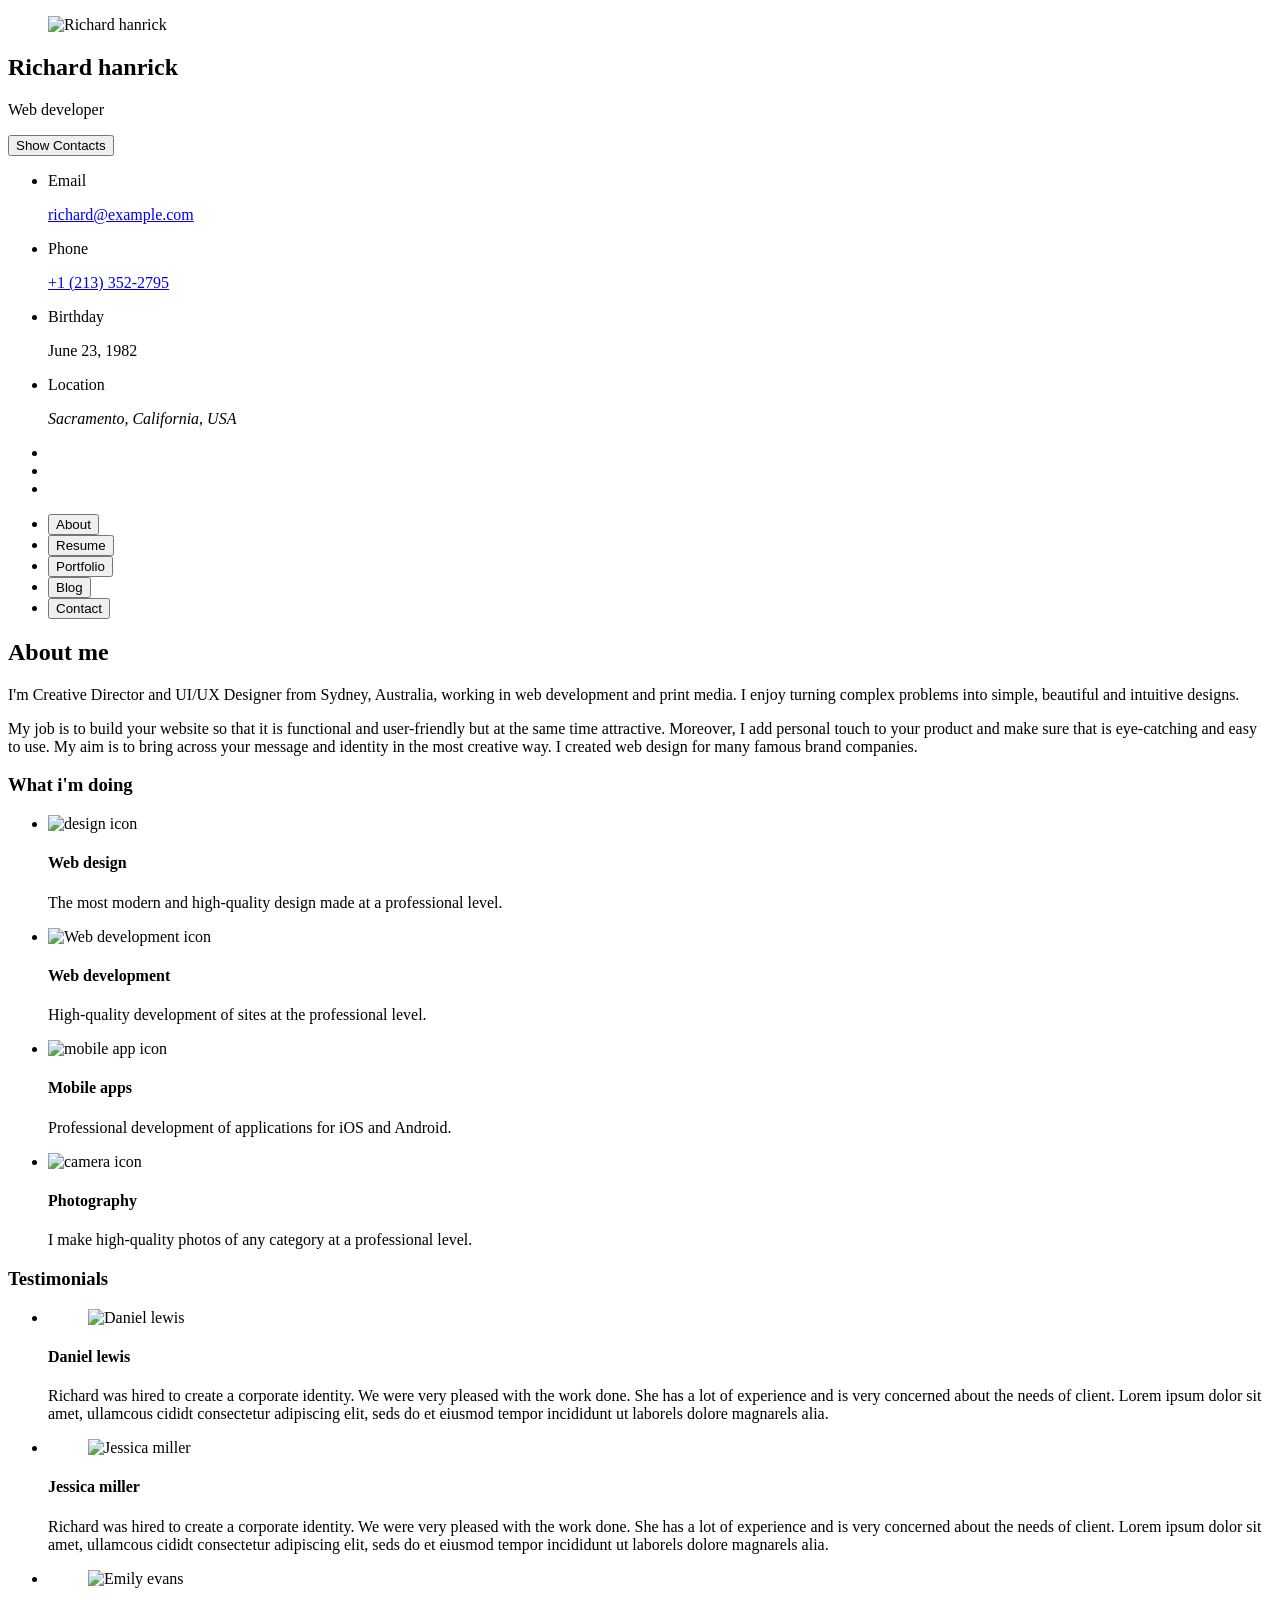
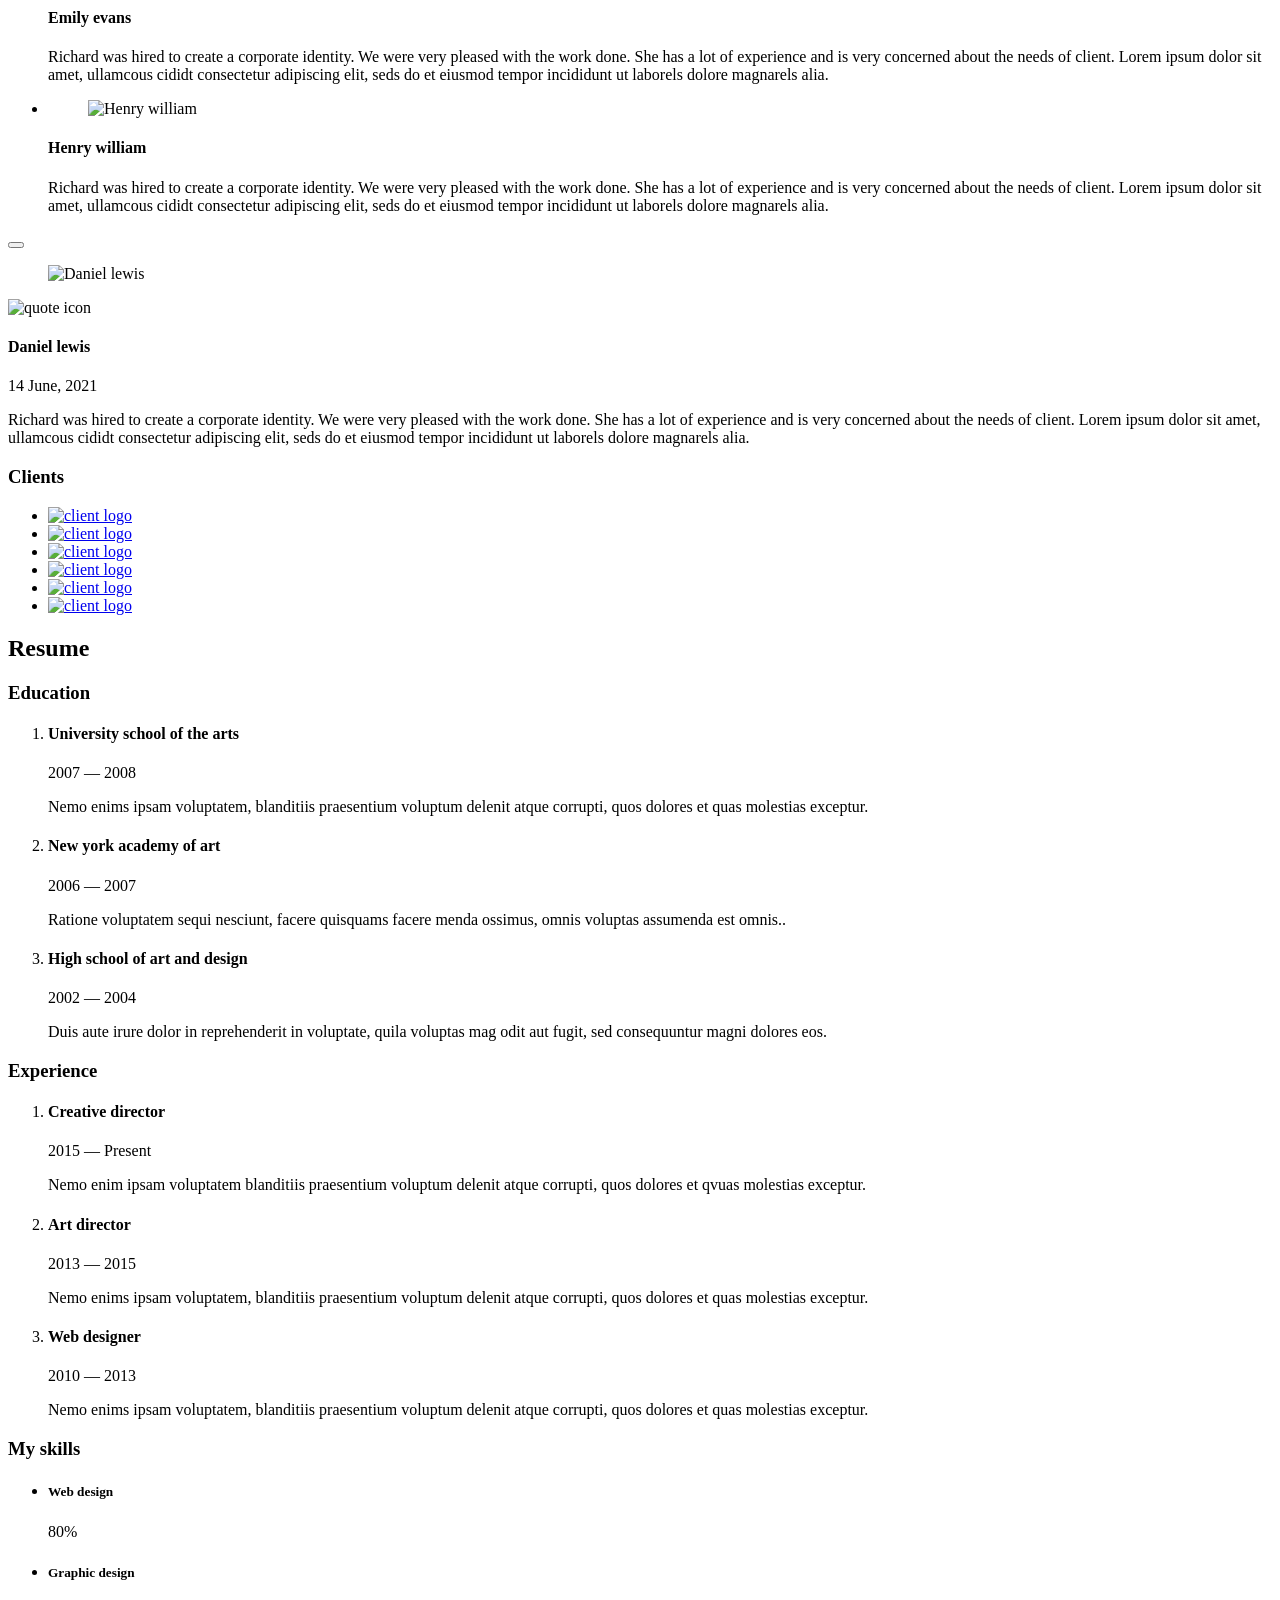
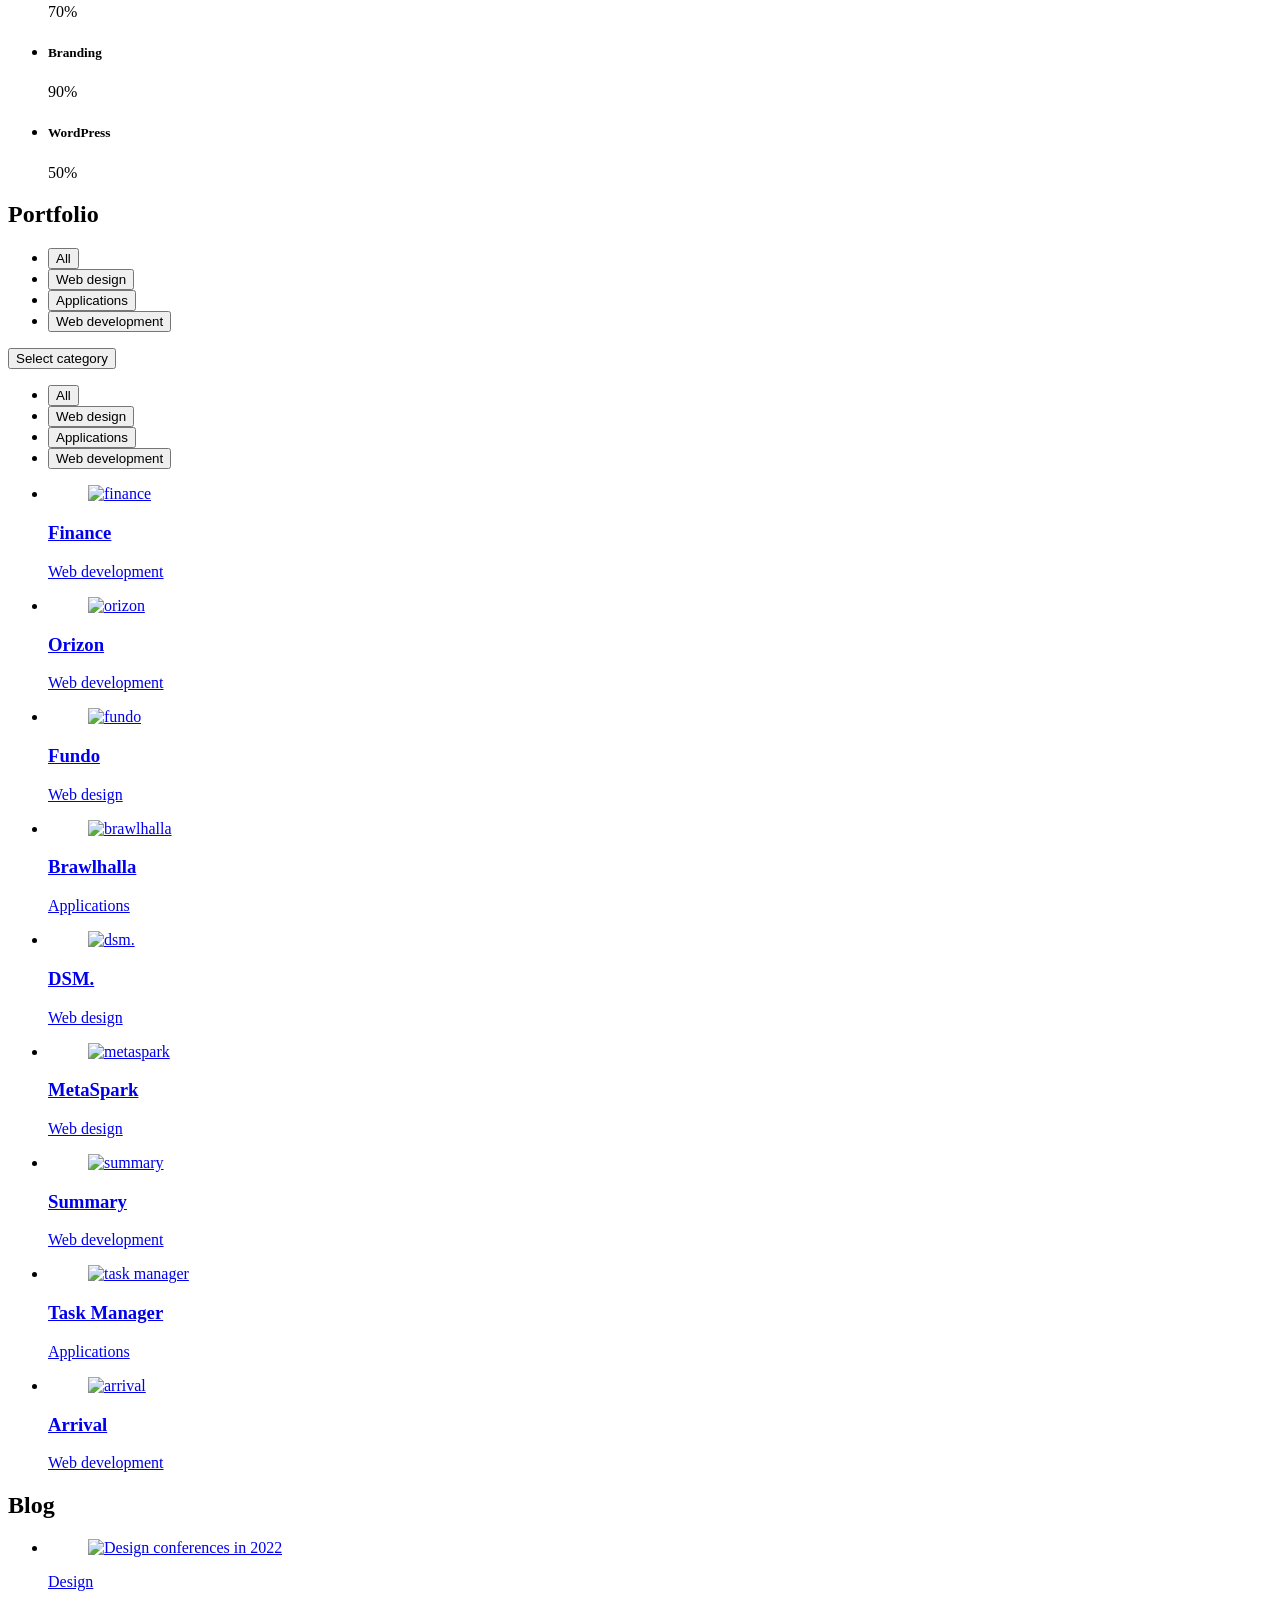
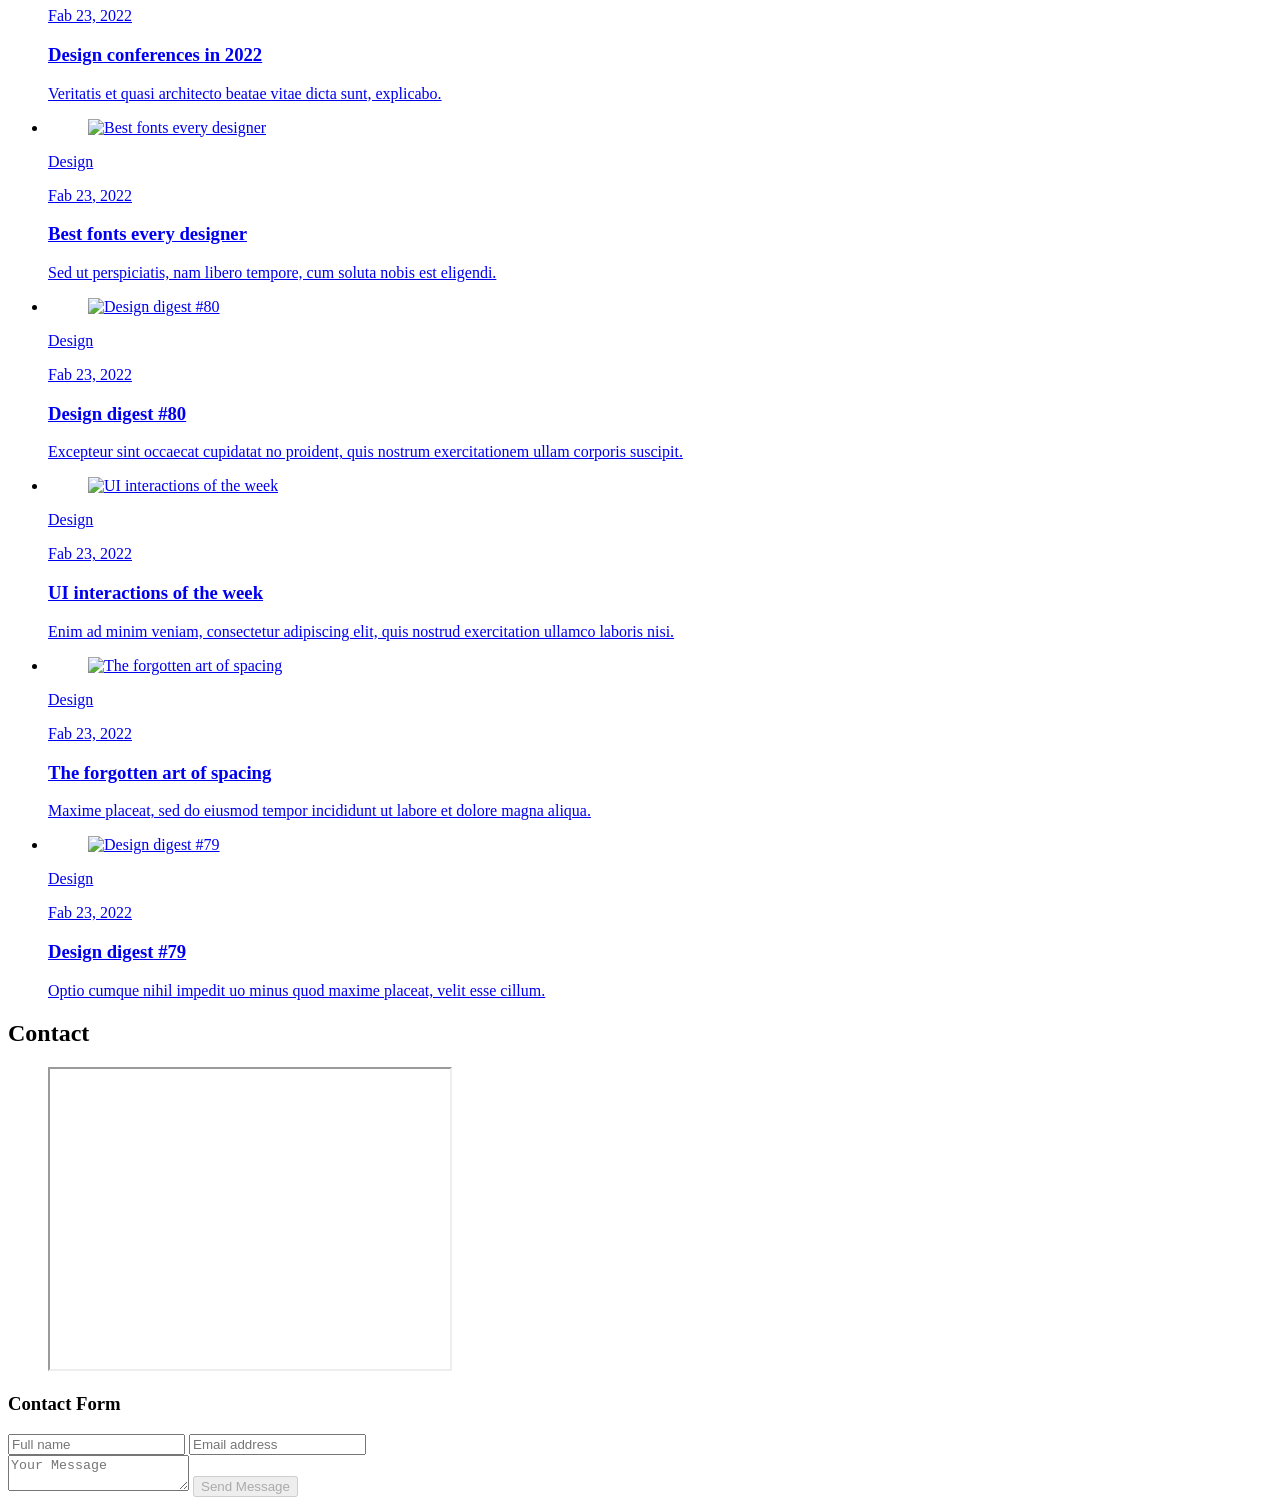
==== index.html @ 8a7998e3 "test" ====
<!DOCTYPE html>
<html lang="en">

<head>
  <meta charset="UTF-8">
  <meta http-equiv="X-UA-Compatible" content="IE=edge">
  <meta name="viewport" content="width=device-width, initial-scale=1.0">
  <title>vCard - Personal Portfolio</title>

  <!--
    - favicon
  -->
  <link rel="shortcut icon" href="./assets/images/logo.ico" type="image/x-icon">

  <!--
    - custom css link
  -->
  <link rel="stylesheet" href="./assets/css/style.css">

  <!--
    - google font link
  -->
  <link rel="preconnect" href="https://fonts.googleapis.com">
  <link rel="preconnect" href="https://fonts.gstatic.com" crossorigin>
  <link href="https://fonts.googleapis.com/css2?family=Poppins:wght@300;400;500;600&display=swap" rel="stylesheet">
</head>

<body>

  <!--
    - #MAIN
  -->

  <main>

    <!--
      - #SIDEBAR
    -->

    <aside class="sidebar" data-sidebar>

      <div class="sidebar-info">

        <figure class="avatar-box">
          <img src="./assets/images/my-avatar.png" alt="Richard hanrick" width="80">
        </figure>

        <div class="info-content">
          <h1 class="name" title="Richard hanrick">Richard hanrick</h1>

          <p class="title">Web developer</p>
        </div>

        <button class="info_more-btn" data-sidebar-btn>
          <span>Show Contacts</span>

          <ion-icon name="chevron-down"></ion-icon>
        </button>

      </div>

      <div class="sidebar-info_more">

        <div class="separator"></div>

        <ul class="contacts-list">

          <li class="contact-item">

            <div class="icon-box">
              <ion-icon name="mail-outline"></ion-icon>
            </div>

            <div class="contact-info">
              <p class="contact-title">Email</p>

              <a href="mailto:richard@example.com" class="contact-link">richard@example.com</a>
            </div>

          </li>

          <li class="contact-item">

            <div class="icon-box">
              <ion-icon name="phone-portrait-outline"></ion-icon>
            </div>

            <div class="contact-info">
              <p class="contact-title">Phone</p>

              <a href="tel:+12133522795" class="contact-link">+1 (213) 352-2795</a>
            </div>

          </li>

          <li class="contact-item">

            <div class="icon-box">
              <ion-icon name="calendar-outline"></ion-icon>
            </div>

            <div class="contact-info">
              <p class="contact-title">Birthday</p>

              <time datetime="1982-06-23">June 23, 1982</time>
            </div>

          </li>

          <li class="contact-item">

            <div class="icon-box">
              <ion-icon name="location-outline"></ion-icon>
            </div>

            <div class="contact-info">
              <p class="contact-title">Location</p>

              <address>Sacramento, California, USA</address>
            </div>

          </li>

        </ul>

        <div class="separator"></div>

        <ul class="social-list">

          <li class="social-item">
            <a href="#" class="social-link">
              <ion-icon name="logo-facebook"></ion-icon>
            </a>
          </li>

          <li class="social-item">
            <a href="#" class="social-link">
              <ion-icon name="logo-twitter"></ion-icon>
            </a>
          </li>

          <li class="social-item">
            <a href="#" class="social-link">
              <ion-icon name="logo-instagram"></ion-icon>
            </a>
          </li>

        </ul>

      </div>

    </aside>





    <!--
      - #main-content
    -->

    <div class="main-content">

      <!--
        - #NAVBAR
      -->

      <nav class="navbar">

        <ul class="navbar-list">

          <li class="navbar-item">
            <button class="navbar-link  active" data-nav-link>About</button>
          </li>

          <li class="navbar-item">
            <button class="navbar-link" data-nav-link>Resume</button>
          </li>

          <li class="navbar-item">
            <button class="navbar-link" data-nav-link>Portfolio</button>
          </li>

          <li class="navbar-item">
            <button class="navbar-link" data-nav-link>Blog</button>
          </li>

          <li class="navbar-item">
            <button class="navbar-link" data-nav-link>Contact</button>
          </li>

        </ul>

      </nav>





      <!--
        - #ABOUT
      -->

      <article class="about  active" data-page="about">

        <header>
          <h2 class="h2 article-title">About me</h2>
        </header>

        <section class="about-text">
          <p>
            I'm Creative Director and UI/UX Designer from Sydney, Australia, working in web development and print media.
            I enjoy
            turning complex problems into simple, beautiful and intuitive designs.
          </p>

          <p>
            My job is to build your website so that it is functional and user-friendly but at the same time attractive.
            Moreover, I
            add personal touch to your product and make sure that is eye-catching and easy to use. My aim is to bring
            across your
            message and identity in the most creative way. I created web design for many famous brand companies.
          </p>
        </section>


        <!--
          - service
        -->

        <section class="service">

          <h3 class="h3 service-title">What i'm doing</h3>

          <ul class="service-list">

            <li class="service-item">

              <div class="service-icon-box">
                <img src="./assets/images/icon-design.svg
                " alt="design icon" width="40">
              </div>

              <div class="service-content-box">
                <h4 class="h4 service-item-title">Web design</h4>

                <p class="service-item-text">
                  The most modern and high-quality design made at a professional level.
                </p>
              </div>

            </li>

            <li class="service-item">

              <div class="service-icon-box">
                <img src="./assets/images/icon-dev.svg" alt="Web development icon" width="40">
              </div>

              <div class="service-content-box">
                <h4 class="h4 service-item-title">Web development</h4>

                <p class="service-item-text">
                  High-quality development of sites at the professional level.
                </p>
              </div>

            </li>

            <li class="service-item">

              <div class="service-icon-box">
                <img src="./assets/images/icon-app.svg" alt="mobile app icon" width="40">
              </div>

              <div class="service-content-box">
                <h4 class="h4 service-item-title">Mobile apps</h4>

                <p class="service-item-text">
                  Professional development of applications for iOS and Android.
                </p>
              </div>

            </li>

            <li class="service-item">

              <div class="service-icon-box">
                <img src="./assets/images/icon-photo.svg" alt="camera icon" width="40">
              </div>

              <div class="service-content-box">
                <h4 class="h4 service-item-title">Photography</h4>

                <p class="service-item-text">
                  I make high-quality photos of any category at a professional level.
                </p>
              </div>

            </li>

          </ul>

        </section>


        <!--
          - testimonials
        -->

        <section class="testimonials">

          <h3 class="h3 testimonials-title">Testimonials</h3>

          <ul class="testimonials-list has-scrollbar">

            <li class="testimonials-item">
              <div class="content-card" data-testimonials-item>

                <figure class="testimonials-avatar-box">
                  <img src="./assets/images/avatar-1.png" alt="Daniel lewis" width="60" data-testimonials-avatar>
                </figure>

                <h4 class="h4 testimonials-item-title" data-testimonials-title>Daniel lewis</h4>

                <div class="testimonials-text" data-testimonials-text>
                  <p>
                    Richard was hired to create a corporate identity. We were very pleased with the work done. She has a
                    lot of experience
                    and is very concerned about the needs of client. Lorem ipsum dolor sit amet, ullamcous cididt
                    consectetur adipiscing
                    elit, seds do et eiusmod tempor incididunt ut laborels dolore magnarels alia.
                  </p>
                </div>

              </div>
            </li>

            <li class="testimonials-item">
              <div class="content-card" data-testimonials-item>

                <figure class="testimonials-avatar-box">
                  <img src="./assets/images/avatar-2.png" alt="Jessica miller" width="60" data-testimonials-avatar>
                </figure>

                <h4 class="h4 testimonials-item-title" data-testimonials-title>Jessica miller</h4>

                <div class="testimonials-text" data-testimonials-text>
                  <p>
                    Richard was hired to create a corporate identity. We were very pleased with the work done. She has a
                    lot of experience
                    and is very concerned about the needs of client. Lorem ipsum dolor sit amet, ullamcous cididt
                    consectetur adipiscing
                    elit, seds do et eiusmod tempor incididunt ut laborels dolore magnarels alia.
                  </p>
                </div>

              </div>
            </li>

            <li class="testimonials-item">
              <div class="content-card" data-testimonials-item>

                <figure class="testimonials-avatar-box">
                  <img src="./assets/images/avatar-3.png" alt="Emily evans" width="60" data-testimonials-avatar>
                </figure>

                <h4 class="h4 testimonials-item-title" data-testimonials-title>Emily evans</h4>

                <div class="testimonials-text" data-testimonials-text>
                  <p>
                    Richard was hired to create a corporate identity. We were very pleased with the work done. She has a
                    lot of experience
                    and is very concerned about the needs of client. Lorem ipsum dolor sit amet, ullamcous cididt
                    consectetur adipiscing
                    elit, seds do et eiusmod tempor incididunt ut laborels dolore magnarels alia.
                  </p>
                </div>

              </div>
            </li>

            <li class="testimonials-item">
              <div class="content-card" data-testimonials-item>

                <figure class="testimonials-avatar-box">
                  <img src="./assets/images/avatar-4.png" alt="Henry william" width="60" data-testimonials-avatar>
                </figure>

                <h4 class="h4 testimonials-item-title" data-testimonials-title>Henry william</h4>

                <div class="testimonials-text" data-testimonials-text>
                  <p>
                    Richard was hired to create a corporate identity. We were very pleased with the work done. She has a
                    lot of experience
                    and is very concerned about the needs of client. Lorem ipsum dolor sit amet, ullamcous cididt
                    consectetur adipiscing
                    elit, seds do et eiusmod tempor incididunt ut laborels dolore magnarels alia.
                  </p>
                </div>

              </div>
            </li>

          </ul>

        </section>


        <!--
          - testimonials modal
        -->

        <div class="modal-container" data-modal-container>

          <div class="overlay" data-overlay></div>

          <section class="testimonials-modal">

            <button class="modal-close-btn" data-modal-close-btn>
              <ion-icon name="close-outline"></ion-icon>
            </button>

            <div class="modal-img-wrapper">
              <figure class="modal-avatar-box">
                <img src="./assets/images/avatar-1.png" alt="Daniel lewis" width="80" data-modal-img>
              </figure>

              <img src="./assets/images/icon-quote.svg" alt="quote icon">
            </div>

            <div class="modal-content">

              <h4 class="h3 modal-title" data-modal-title>Daniel lewis</h4>

              <time datetime="2021-06-14">14 June, 2021</time>

              <div data-modal-text>
                <p>
                  Richard was hired to create a corporate identity. We were very pleased with the work done. She has a
                  lot of experience
                  and is very concerned about the needs of client. Lorem ipsum dolor sit amet, ullamcous cididt
                  consectetur adipiscing
                  elit, seds do et eiusmod tempor incididunt ut laborels dolore magnarels alia.
                </p>
              </div>

            </div>

          </section>

        </div>


        <!--
          - clients
        -->

        <section class="clients">

          <h3 class="h3 clients-title">Clients</h3>

          <ul class="clients-list has-scrollbar">

            <li class="clients-item">
              <a href="#">
                <img src="./assets/images/logo-1-color.png" alt="client logo">
              </a>
            </li>

            <li class="clients-item">
              <a href="#">
                <img src="./assets/images/logo-2-color.png" alt="client logo">
              </a>
            </li>

            <li class="clients-item">
              <a href="#">
                <img src="./assets/images/logo-3-color.png" alt="client logo">
              </a>
            </li>

            <li class="clients-item">
              <a href="#">
                <img src="./assets/images/logo-4-color.png" alt="client logo">
              </a>
            </li>

            <li class="clients-item">
              <a href="#">
                <img src="./assets/images/logo-5-color.png" alt="client logo">
              </a>
            </li>

            <li class="clients-item">
              <a href="#">
                <img src="./assets/images/logo-6-color.png" alt="client logo">
              </a>
            </li>

          </ul>

        </section>

      </article>





      <!--
        - #RESUME
      -->

      <article class="resume" data-page="resume">

        <header>
          <h2 class="h2 article-title">Resume</h2>
        </header>

        <section class="timeline">

          <div class="title-wrapper">
            <div class="icon-box">
              <ion-icon name="book-outline"></ion-icon>
            </div>

            <h3 class="h3">Education</h3>
          </div>

          <ol class="timeline-list">

            <li class="timeline-item">

              <h4 class="h4 timeline-item-title">University school of the arts</h4>

              <span>2007 — 2008</span>

              <p class="timeline-text">
                Nemo enims ipsam voluptatem, blanditiis praesentium voluptum delenit atque corrupti, quos dolores et
                quas molestias
                exceptur.
              </p>

            </li>

            <li class="timeline-item">

              <h4 class="h4 timeline-item-title">New york academy of art</h4>

              <span>2006 — 2007</span>

              <p class="timeline-text">
                Ratione voluptatem sequi nesciunt, facere quisquams facere menda ossimus, omnis voluptas assumenda est
                omnis..
              </p>

            </li>

            <li class="timeline-item">

              <h4 class="h4 timeline-item-title">High school of art and design</h4>

              <span>2002 — 2004</span>

              <p class="timeline-text">
                Duis aute irure dolor in reprehenderit in voluptate, quila voluptas mag odit aut fugit, sed consequuntur
                magni dolores
                eos.
              </p>

            </li>

          </ol>

        </section>

        <section class="timeline">

          <div class="title-wrapper">
            <div class="icon-box">
              <ion-icon name="book-outline"></ion-icon>
            </div>

            <h3 class="h3">Experience</h3>
          </div>

          <ol class="timeline-list">

            <li class="timeline-item">

              <h4 class="h4 timeline-item-title">Creative director</h4>

              <span>2015 — Present</span>

              <p class="timeline-text">
                Nemo enim ipsam voluptatem blanditiis praesentium voluptum delenit atque corrupti, quos dolores et qvuas
                molestias
                exceptur.
              </p>

            </li>

            <li class="timeline-item">

              <h4 class="h4 timeline-item-title">Art director</h4>

              <span>2013 — 2015</span>

              <p class="timeline-text">
                Nemo enims ipsam voluptatem, blanditiis praesentium voluptum delenit atque corrupti, quos dolores et
                quas molestias
                exceptur.
              </p>

            </li>

            <li class="timeline-item">

              <h4 class="h4 timeline-item-title">Web designer</h4>

              <span>2010 — 2013</span>

              <p class="timeline-text">
                Nemo enims ipsam voluptatem, blanditiis praesentium voluptum delenit atque corrupti, quos dolores et
                quas molestias
                exceptur.
              </p>

            </li>

          </ol>

        </section>

        <section class="skill">

          <h3 class="h3 skills-title">My skills</h3>

          <ul class="skills-list content-card">

            <li class="skills-item">

              <div class="title-wrapper">
                <h5 class="h5">Web design</h5>
                <data value="80">80%</data>
              </div>

              <div class="skill-progress-bg">
                <div class="skill-progress-fill" style="width: 80%;"></div>
              </div>

            </li>

            <li class="skills-item">

              <div class="title-wrapper">
                <h5 class="h5">Graphic design</h5>
                <data value="70">70%</data>
              </div>

              <div class="skill-progress-bg">
                <div class="skill-progress-fill" style="width: 70%;"></div>
              </div>

            </li>

            <li class="skills-item">

              <div class="title-wrapper">
                <h5 class="h5">Branding</h5>
                <data value="90">90%</data>
              </div>

              <div class="skill-progress-bg">
                <div class="skill-progress-fill" style="width: 90%;"></div>
              </div>

            </li>

            <li class="skills-item">

              <div class="title-wrapper">
                <h5 class="h5">WordPress</h5>
                <data value="50">50%</data>
              </div>

              <div class="skill-progress-bg">
                <div class="skill-progress-fill" style="width: 50%;"></div>
              </div>

            </li>

          </ul>

        </section>

      </article>





      <!--
        - #PORTFOLIO
      -->

      <article class="portfolio" data-page="portfolio">

        <header>
          <h2 class="h2 article-title">Portfolio</h2>
        </header>

        <section class="projects">

          <ul class="filter-list">

            <li class="filter-item">
              <button class="active" data-filter-btn>All</button>
            </li>

            <li class="filter-item">
              <button data-filter-btn>Web design</button>
            </li>

            <li class="filter-item">
              <button data-filter-btn>Applications</button>
            </li>

            <li class="filter-item">
              <button data-filter-btn>Web development</button>
            </li>

          </ul>

          <div class="filter-select-box">

            <button class="filter-select" data-select>

              <div class="select-value" data-selecct-value>Select category</div>

              <div class="select-icon">
                <ion-icon name="chevron-down"></ion-icon>
              </div>

            </button>

            <ul class="select-list">

              <li class="select-item">
                <button data-select-item>All</button>
              </li>

              <li class="select-item">
                <button data-select-item>Web design</button>
              </li>

              <li class="select-item">
                <button data-select-item>Applications</button>
              </li>

              <li class="select-item">
                <button data-select-item>Web development</button>
              </li>

            </ul>

          </div>

          <ul class="project-list">

            <li class="project-item  active" data-filter-item data-category="web development">
              <a href="#">

                <figure class="project-img">
                  <div class="project-item-icon-box">
                    <ion-icon name="eye-outline"></ion-icon>
                  </div>

                  <img src="./assets/images/project-1.jpg" alt="finance" loading="lazy">
                </figure>

                <h3 class="project-title">Finance</h3>

                <p class="project-category">Web development</p>

              </a>
            </li>

            <li class="project-item  active" data-filter-item data-category="web development">
              <a href="#">

                <figure class="project-img">
                  <div class="project-item-icon-box">
                    <ion-icon name="eye-outline"></ion-icon>
                  </div>

                  <img src="./assets/images/project-2.png" alt="orizon" loading="lazy">
                </figure>

                <h3 class="project-title">Orizon</h3>

                <p class="project-category">Web development</p>

              </a>
            </li>

            <li class="project-item  active" data-filter-item data-category="web design">
              <a href="#">

                <figure class="project-img">
                  <div class="project-item-icon-box">
                    <ion-icon name="eye-outline"></ion-icon>
                  </div>

                  <img src="./assets/images/project-3.jpg" alt="fundo" loading="lazy">
                </figure>

                <h3 class="project-title">Fundo</h3>

                <p class="project-category">Web design</p>

              </a>
            </li>

            <li class="project-item  active" data-filter-item data-category="applications">
              <a href="#">

                <figure class="project-img">
                  <div class="project-item-icon-box">
                    <ion-icon name="eye-outline"></ion-icon>
                  </div>

                  <img src="./assets/images/project-4.png" alt="brawlhalla" loading="lazy">
                </figure>

                <h3 class="project-title">Brawlhalla</h3>

                <p class="project-category">Applications</p>

              </a>
            </li>

            <li class="project-item  active" data-filter-item data-category="web design">
              <a href="#">

                <figure class="project-img">
                  <div class="project-item-icon-box">
                    <ion-icon name="eye-outline"></ion-icon>
                  </div>

                  <img src="./assets/images/project-5.png" alt="dsm." loading="lazy">
                </figure>

                <h3 class="project-title">DSM.</h3>

                <p class="project-category">Web design</p>

              </a>
            </li>

            <li class="project-item  active" data-filter-item data-category="web design">
              <a href="#">

                <figure class="project-img">
                  <div class="project-item-icon-box">
                    <ion-icon name="eye-outline"></ion-icon>
                  </div>

                  <img src="./assets/images/project-6.png" alt="metaspark" loading="lazy">
                </figure>

                <h3 class="project-title">MetaSpark</h3>

                <p class="project-category">Web design</p>

              </a>
            </li>

            <li class="project-item  active" data-filter-item data-category="web development">
              <a href="#">

                <figure class="project-img">
                  <div class="project-item-icon-box">
                    <ion-icon name="eye-outline"></ion-icon>
                  </div>

                  <img src="./assets/images/project-7.png" alt="summary" loading="lazy">
                </figure>

                <h3 class="project-title">Summary</h3>

                <p class="project-category">Web development</p>

              </a>
            </li>

            <li class="project-item  active" data-filter-item data-category="applications">
              <a href="#">

                <figure class="project-img">
                  <div class="project-item-icon-box">
                    <ion-icon name="eye-outline"></ion-icon>
                  </div>

                  <img src="./assets/images/project-8.jpg" alt="task manager" loading="lazy">
                </figure>

                <h3 class="project-title">Task Manager</h3>

                <p class="project-category">Applications</p>

              </a>
            </li>

            <li class="project-item  active" data-filter-item data-category="web development">
              <a href="#">

                <figure class="project-img">
                  <div class="project-item-icon-box">
                    <ion-icon name="eye-outline"></ion-icon>
                  </div>

                  <img src="./assets/images/project-9.png" alt="arrival" loading="lazy">
                </figure>

                <h3 class="project-title">Arrival</h3>

                <p class="project-category">Web development</p>

              </a>
            </li>

          </ul>

        </section>

      </article>





      <!--
        - #BLOG
      -->

      <article class="blog" data-page="blog">

        <header>
          <h2 class="h2 article-title">Blog</h2>
        </header>

        <section class="blog-posts">

          <ul class="blog-posts-list">

            <li class="blog-post-item">
              <a href="#">

                <figure class="blog-banner-box">
                  <img src="./assets/images/blog-1.jpg" alt="Design conferences in 2022" loading="lazy">
                </figure>

                <div class="blog-content">

                  <div class="blog-meta">
                    <p class="blog-category">Design</p>

                    <span class="dot"></span>

                    <time datetime="2022-02-23">Fab 23, 2022</time>
                  </div>

                  <h3 class="h3 blog-item-title">Design conferences in 2022</h3>

                  <p class="blog-text">
                    Veritatis et quasi architecto beatae vitae dicta sunt, explicabo.
                  </p>

                </div>

              </a>
            </li>

            <li class="blog-post-item">
              <a href="#">

                <figure class="blog-banner-box">
                  <img src="./assets/images/blog-2.jpg" alt="Best fonts every designer" loading="lazy">
                </figure>

                <div class="blog-content">

                  <div class="blog-meta">
                    <p class="blog-category">Design</p>

                    <span class="dot"></span>

                    <time datetime="2022-02-23">Fab 23, 2022</time>
                  </div>

                  <h3 class="h3 blog-item-title">Best fonts every designer</h3>

                  <p class="blog-text">
                    Sed ut perspiciatis, nam libero tempore, cum soluta nobis est eligendi.
                  </p>

                </div>

              </a>
            </li>

            <li class="blog-post-item">
              <a href="#">

                <figure class="blog-banner-box">
                  <img src="./assets/images/blog-3.jpg" alt="Design digest #80" loading="lazy">
                </figure>

                <div class="blog-content">

                  <div class="blog-meta">
                    <p class="blog-category">Design</p>

                    <span class="dot"></span>

                    <time datetime="2022-02-23">Fab 23, 2022</time>
                  </div>

                  <h3 class="h3 blog-item-title">Design digest #80</h3>

                  <p class="blog-text">
                    Excepteur sint occaecat cupidatat no proident, quis nostrum exercitationem ullam corporis suscipit.
                  </p>

                </div>

              </a>
            </li>

            <li class="blog-post-item">
              <a href="#">

                <figure class="blog-banner-box">
                  <img src="./assets/images/blog-4.jpg" alt="UI interactions of the week" loading="lazy">
                </figure>

                <div class="blog-content">

                  <div class="blog-meta">
                    <p class="blog-category">Design</p>

                    <span class="dot"></span>

                    <time datetime="2022-02-23">Fab 23, 2022</time>
                  </div>

                  <h3 class="h3 blog-item-title">UI interactions of the week</h3>

                  <p class="blog-text">
                    Enim ad minim veniam, consectetur adipiscing elit, quis nostrud exercitation ullamco laboris nisi.
                  </p>

                </div>

              </a>
            </li>

            <li class="blog-post-item">
              <a href="#">

                <figure class="blog-banner-box">
                  <img src="./assets/images/blog-5.jpg" alt="The forgotten art of spacing" loading="lazy">
                </figure>

                <div class="blog-content">

                  <div class="blog-meta">
                    <p class="blog-category">Design</p>

                    <span class="dot"></span>

                    <time datetime="2022-02-23">Fab 23, 2022</time>
                  </div>

                  <h3 class="h3 blog-item-title">The forgotten art of spacing</h3>

                  <p class="blog-text">
                    Maxime placeat, sed do eiusmod tempor incididunt ut labore et dolore magna aliqua.
                  </p>

                </div>

              </a>
            </li>

            <li class="blog-post-item">
              <a href="#">

                <figure class="blog-banner-box">
                  <img src="./assets/images/blog-6.jpg" alt="Design digest #79" loading="lazy">
                </figure>

                <div class="blog-content">

                  <div class="blog-meta">
                    <p class="blog-category">Design</p>

                    <span class="dot"></span>

                    <time datetime="2022-02-23">Fab 23, 2022</time>
                  </div>

                  <h3 class="h3 blog-item-title">Design digest #79</h3>

                  <p class="blog-text">
                    Optio cumque nihil impedit uo minus quod maxime placeat, velit esse cillum.
                  </p>

                </div>

              </a>
            </li>

          </ul>

        </section>

      </article>





      <!--
        - #CONTACT
      -->

      <article class="contact" data-page="contact">

        <header>
          <h2 class="h2 article-title">Contact</h2>
        </header>

        <section class="mapbox" data-mapbox>
          <figure>
            <iframe
              src="https://www.google.com/maps/embed?pb=!1m18!1m12!1m3!1d199666.5651251294!2d-121.58334177520186!3d38.56165006739519!2m3!1f0!2f0!3f0!3m2!1i1024!2i768!4f13.1!3m3!1m2!1s0x809ac672b28397f9%3A0x921f6aaa74197fdb!2sSacramento%2C%20CA%2C%20USA!5e0!3m2!1sen!2sbd!4v1647608789441!5m2!1sen!2sbd"
              width="400" height="300" loading="lazy"></iframe>
          </figure>
        </section>

        <section class="contact-form">

          <h3 class="h3 form-title">Contact Form</h3>

          <form action="#" class="form" data-form>

            <div class="input-wrapper">
              <input type="text" name="fullname" class="form-input" placeholder="Full name" required data-form-input>

              <input type="email" name="email" class="form-input" placeholder="Email address" required data-form-input>
            </div>

            <textarea name="message" class="form-input" placeholder="Your Message" required data-form-input></textarea>

            <button class="form-btn" type="submit" disabled data-form-btn>
              <ion-icon name="paper-plane"></ion-icon>
              <span>Send Message</span>
            </button>

          </form>

        </section>

      </article>

    </div>

  </main>






  <!--
    - custom js link
  -->
  <script src="./assets/js/script.js"></script>

  <!--
    - ionicon link
  -->
  <script type="module" src="https://unpkg.com/ionicons@5.5.2/dist/ionicons/ionicons.esm.js"></script>
  <script nomodule src="https://unpkg.com/ionicons@5.5.2/dist/ionicons/ionicons.js"></script>

</body>

</html>
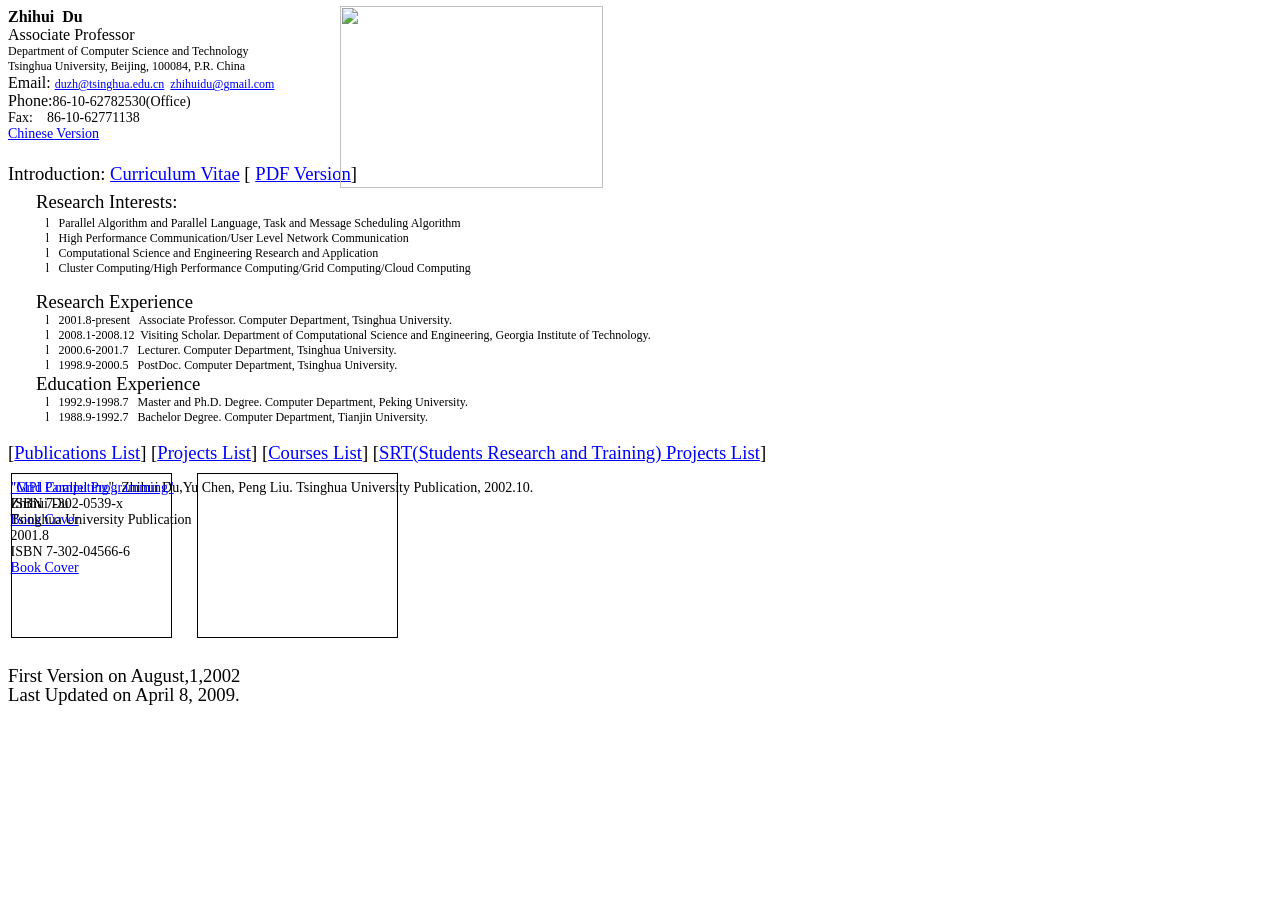
==== commit a5ea3152: "using old homepage" ====
--- a/index.html
+++ b/index.html
@@ -1,1201 +1,688 @@
-<!DOCTYPE html>
-<html lang="en">
-
-<head>
-  <meta charset="UTF-8">
-  <meta http-equiv="X-UA-Compatible" content="IE=edge">
-  <meta name="viewport" content="width=device-width, initial-scale=1.0">
-  <title>vCard - Personal Portfolio</title>
-
-  <!--
-    - favicon
-  -->
-  <link rel="shortcut icon" href="./assets/images/logo.ico" type="image/x-icon">
-
-  <!--
-    - custom css link
-  -->
-  <link rel="stylesheet" href="./assets/css/style.css">
-
-  <!--
-    - google font link
-  -->
-  <link rel="preconnect" href="https://fonts.googleapis.com">
-  <link rel="preconnect" href="https://fonts.gstatic.com" crossorigin>
-  <link href="https://fonts.googleapis.com/css2?family=Poppins:wght@300;400;500;600&display=swap" rel="stylesheet">
-</head>
-
-<body>
-
-  <!--
-    - #MAIN
-  -->
-
-  <main>
-
-    <!--
-      - #SIDEBAR
-    -->
-
-    <aside class="sidebar" data-sidebar>
-
-      <div class="sidebar-info">
-
-        <figure class="avatar-box">
-          <img src="./assets/images/my-avatar.png" alt="Richard hanrick" width="80">
-        </figure>
-
-        <div class="info-content">
-          <h1 class="name" title="Richard hanrick">Richard hanrick</h1>
-
-          <p class="title">Web developer</p>
-        </div>
-
-        <button class="info_more-btn" data-sidebar-btn>
-          <span>Show Contacts</span>
-
-          <ion-icon name="chevron-down"></ion-icon>
-        </button>
-
-      </div>
-
-      <div class="sidebar-info_more">
-
-        <div class="separator"></div>
-
-        <ul class="contacts-list">
-
-          <li class="contact-item">
-
-            <div class="icon-box">
-              <ion-icon name="mail-outline"></ion-icon>
-            </div>
-
-            <div class="contact-info">
-              <p class="contact-title">Email</p>
-
-              <a href="mailto:richard@example.com" class="contact-link">richard@example.com</a>
-            </div>
-
-          </li>
-
-          <li class="contact-item">
-
-            <div class="icon-box">
-              <ion-icon name="phone-portrait-outline"></ion-icon>
-            </div>
-
-            <div class="contact-info">
-              <p class="contact-title">Phone</p>
-
-              <a href="tel:+12133522795" class="contact-link">+1 (213) 352-2795</a>
-            </div>
-
-          </li>
-
-          <li class="contact-item">
-
-            <div class="icon-box">
-              <ion-icon name="calendar-outline"></ion-icon>
-            </div>
-
-            <div class="contact-info">
-              <p class="contact-title">Birthday</p>
-
-              <time datetime="1982-06-23">June 23, 1982</time>
-            </div>
-
-          </li>
-
-          <li class="contact-item">
-
-            <div class="icon-box">
-              <ion-icon name="location-outline"></ion-icon>
-            </div>
-
-            <div class="contact-info">
-              <p class="contact-title">Location</p>
-
-              <address>Sacramento, California, USA</address>
-            </div>
-
-          </li>
-
-        </ul>
-
-        <div class="separator"></div>
-
-        <ul class="social-list">
-
-          <li class="social-item">
-            <a href="#" class="social-link">
-              <ion-icon name="logo-facebook"></ion-icon>
-            </a>
-          </li>
-
-          <li class="social-item">
-            <a href="#" class="social-link">
-              <ion-icon name="logo-twitter"></ion-icon>
-            </a>
-          </li>
-
-          <li class="social-item">
-            <a href="#" class="social-link">
-              <ion-icon name="logo-instagram"></ion-icon>
-            </a>
-          </li>
-
-        </ul>
-
-      </div>
-
-    </aside>
-
-
-
-
-
-    <!--
-      - #main-content
-    -->
-
-    <div class="main-content">
-
-      <!--
-        - #NAVBAR
-      -->
-
-      <nav class="navbar">
-
-        <ul class="navbar-list">
-
-          <li class="navbar-item">
-            <button class="navbar-link  active" data-nav-link>About</button>
-          </li>
-
-          <li class="navbar-item">
-            <button class="navbar-link" data-nav-link>Resume</button>
-          </li>
-
-          <li class="navbar-item">
-            <button class="navbar-link" data-nav-link>Portfolio</button>
-          </li>
-
-          <li class="navbar-item">
-            <button class="navbar-link" data-nav-link>Blog</button>
-          </li>
-
-          <li class="navbar-item">
-            <button class="navbar-link" data-nav-link>Contact</button>
-          </li>
-
-        </ul>
-
-      </nav>
-
-
-
-
-
-      <!--
-        - #ABOUT
-      -->
-
-      <article class="about  active" data-page="about">
-
-        <header>
-          <h2 class="h2 article-title">About me</h2>
-        </header>
-
-        <section class="about-text">
-          <p>
-            I'm Creative Director and UI/UX Designer from Sydney, Australia, working in web development and print media.
-            I enjoy
-            turning complex problems into simple, beautiful and intuitive designs.
-          </p>
-
-          <p>
-            My job is to build your website so that it is functional and user-friendly but at the same time attractive.
-            Moreover, I
-            add personal touch to your product and make sure that is eye-catching and easy to use. My aim is to bring
-            across your
-            message and identity in the most creative way. I created web design for many famous brand companies.
-          </p>
-        </section>
-
-
-        <!--
-          - service
-        -->
-
-        <section class="service">
-
-          <h3 class="h3 service-title">What i'm doing</h3>
-
-          <ul class="service-list">
-
-            <li class="service-item">
-
-              <div class="service-icon-box">
-                <img src="./assets/images/icon-design.svg
-                " alt="design icon" width="40">
-              </div>
-
-              <div class="service-content-box">
-                <h4 class="h4 service-item-title">Web design</h4>
-
-                <p class="service-item-text">
-                  The most modern and high-quality design made at a professional level.
-                </p>
-              </div>
-
-            </li>
-
-            <li class="service-item">
-
-              <div class="service-icon-box">
-                <img src="./assets/images/icon-dev.svg" alt="Web development icon" width="40">
-              </div>
-
-              <div class="service-content-box">
-                <h4 class="h4 service-item-title">Web development</h4>
-
-                <p class="service-item-text">
-                  High-quality development of sites at the professional level.
-                </p>
-              </div>
-
-            </li>
-
-            <li class="service-item">
-
-              <div class="service-icon-box">
-                <img src="./assets/images/icon-app.svg" alt="mobile app icon" width="40">
-              </div>
-
-              <div class="service-content-box">
-                <h4 class="h4 service-item-title">Mobile apps</h4>
-
-                <p class="service-item-text">
-                  Professional development of applications for iOS and Android.
-                </p>
-              </div>
-
-            </li>
-
-            <li class="service-item">
-
-              <div class="service-icon-box">
-                <img src="./assets/images/icon-photo.svg" alt="camera icon" width="40">
-              </div>
-
-              <div class="service-content-box">
-                <h4 class="h4 service-item-title">Photography</h4>
-
-                <p class="service-item-text">
-                  I make high-quality photos of any category at a professional level.
-                </p>
-              </div>
-
-            </li>
-
-          </ul>
-
-        </section>
-
-
-        <!--
-          - testimonials
-        -->
-
-        <section class="testimonials">
-
-          <h3 class="h3 testimonials-title">Testimonials</h3>
-
-          <ul class="testimonials-list has-scrollbar">
-
-            <li class="testimonials-item">
-              <div class="content-card" data-testimonials-item>
-
-                <figure class="testimonials-avatar-box">
-                  <img src="./assets/images/avatar-1.png" alt="Daniel lewis" width="60" data-testimonials-avatar>
-                </figure>
-
-                <h4 class="h4 testimonials-item-title" data-testimonials-title>Daniel lewis</h4>
-
-                <div class="testimonials-text" data-testimonials-text>
-                  <p>
-                    Richard was hired to create a corporate identity. We were very pleased with the work done. She has a
-                    lot of experience
-                    and is very concerned about the needs of client. Lorem ipsum dolor sit amet, ullamcous cididt
-                    consectetur adipiscing
-                    elit, seds do et eiusmod tempor incididunt ut laborels dolore magnarels alia.
-                  </p>
-                </div>
-
-              </div>
-            </li>
-
-            <li class="testimonials-item">
-              <div class="content-card" data-testimonials-item>
-
-                <figure class="testimonials-avatar-box">
-                  <img src="./assets/images/avatar-2.png" alt="Jessica miller" width="60" data-testimonials-avatar>
-                </figure>
-
-                <h4 class="h4 testimonials-item-title" data-testimonials-title>Jessica miller</h4>
-
-                <div class="testimonials-text" data-testimonials-text>
-                  <p>
-                    Richard was hired to create a corporate identity. We were very pleased with the work done. She has a
-                    lot of experience
-                    and is very concerned about the needs of client. Lorem ipsum dolor sit amet, ullamcous cididt
-                    consectetur adipiscing
-                    elit, seds do et eiusmod tempor incididunt ut laborels dolore magnarels alia.
-                  </p>
-                </div>
-
-              </div>
-            </li>
-
-            <li class="testimonials-item">
-              <div class="content-card" data-testimonials-item>
-
-                <figure class="testimonials-avatar-box">
-                  <img src="./assets/images/avatar-3.png" alt="Emily evans" width="60" data-testimonials-avatar>
-                </figure>
-
-                <h4 class="h4 testimonials-item-title" data-testimonials-title>Emily evans</h4>
-
-                <div class="testimonials-text" data-testimonials-text>
-                  <p>
-                    Richard was hired to create a corporate identity. We were very pleased with the work done. She has a
-                    lot of experience
-                    and is very concerned about the needs of client. Lorem ipsum dolor sit amet, ullamcous cididt
-                    consectetur adipiscing
-                    elit, seds do et eiusmod tempor incididunt ut laborels dolore magnarels alia.
-                  </p>
-                </div>
-
-              </div>
-            </li>
-
-            <li class="testimonials-item">
-              <div class="content-card" data-testimonials-item>
-
-                <figure class="testimonials-avatar-box">
-                  <img src="./assets/images/avatar-4.png" alt="Henry william" width="60" data-testimonials-avatar>
-                </figure>
-
-                <h4 class="h4 testimonials-item-title" data-testimonials-title>Henry william</h4>
-
-                <div class="testimonials-text" data-testimonials-text>
-                  <p>
-                    Richard was hired to create a corporate identity. We were very pleased with the work done. She has a
-                    lot of experience
-                    and is very concerned about the needs of client. Lorem ipsum dolor sit amet, ullamcous cididt
-                    consectetur adipiscing
-                    elit, seds do et eiusmod tempor incididunt ut laborels dolore magnarels alia.
-                  </p>
-                </div>
-
-              </div>
-            </li>
-
-          </ul>
-
-        </section>
-
-
-        <!--
-          - testimonials modal
-        -->
-
-        <div class="modal-container" data-modal-container>
-
-          <div class="overlay" data-overlay></div>
-
-          <section class="testimonials-modal">
-
-            <button class="modal-close-btn" data-modal-close-btn>
-              <ion-icon name="close-outline"></ion-icon>
-            </button>
-
-            <div class="modal-img-wrapper">
-              <figure class="modal-avatar-box">
-                <img src="./assets/images/avatar-1.png" alt="Daniel lewis" width="80" data-modal-img>
-              </figure>
-
-              <img src="./assets/images/icon-quote.svg" alt="quote icon">
-            </div>
-
-            <div class="modal-content">
-
-              <h4 class="h3 modal-title" data-modal-title>Daniel lewis</h4>
-
-              <time datetime="2021-06-14">14 June, 2021</time>
-
-              <div data-modal-text>
-                <p>
-                  Richard was hired to create a corporate identity. We were very pleased with the work done. She has a
-                  lot of experience
-                  and is very concerned about the needs of client. Lorem ipsum dolor sit amet, ullamcous cididt
-                  consectetur adipiscing
-                  elit, seds do et eiusmod tempor incididunt ut laborels dolore magnarels alia.
-                </p>
-              </div>
-
-            </div>
-
-          </section>
-
-        </div>
-
-
-        <!--
-          - clients
-        -->
-
-        <section class="clients">
-
-          <h3 class="h3 clients-title">Clients</h3>
-
-          <ul class="clients-list has-scrollbar">
-
-            <li class="clients-item">
-              <a href="#">
-                <img src="./assets/images/logo-1-color.png" alt="client logo">
-              </a>
-            </li>
-
-            <li class="clients-item">
-              <a href="#">
-                <img src="./assets/images/logo-2-color.png" alt="client logo">
-              </a>
-            </li>
-
-            <li class="clients-item">
-              <a href="#">
-                <img src="./assets/images/logo-3-color.png" alt="client logo">
-              </a>
-            </li>
-
-            <li class="clients-item">
-              <a href="#">
-                <img src="./assets/images/logo-4-color.png" alt="client logo">
-              </a>
-            </li>
-
-            <li class="clients-item">
-              <a href="#">
-                <img src="./assets/images/logo-5-color.png" alt="client logo">
-              </a>
-            </li>
-
-            <li class="clients-item">
-              <a href="#">
-                <img src="./assets/images/logo-6-color.png" alt="client logo">
-              </a>
-            </li>
-
-          </ul>
-
-        </section>
-
-      </article>
-
-
-
-
-
-      <!--
-        - #RESUME
-      -->
-
-      <article class="resume" data-page="resume">
-
-        <header>
-          <h2 class="h2 article-title">Resume</h2>
-        </header>
-
-        <section class="timeline">
-
-          <div class="title-wrapper">
-            <div class="icon-box">
-              <ion-icon name="book-outline"></ion-icon>
-            </div>
-
-            <h3 class="h3">Education</h3>
-          </div>
-
-          <ol class="timeline-list">
-
-            <li class="timeline-item">
-
-              <h4 class="h4 timeline-item-title">University school of the arts</h4>
-
-              <span>2007 — 2008</span>
-
-              <p class="timeline-text">
-                Nemo enims ipsam voluptatem, blanditiis praesentium voluptum delenit atque corrupti, quos dolores et
-                quas molestias
-                exceptur.
-              </p>
-
-            </li>
-
-            <li class="timeline-item">
-
-              <h4 class="h4 timeline-item-title">New york academy of art</h4>
-
-              <span>2006 — 2007</span>
-
-              <p class="timeline-text">
-                Ratione voluptatem sequi nesciunt, facere quisquams facere menda ossimus, omnis voluptas assumenda est
-                omnis..
-              </p>
-
-            </li>
-
-            <li class="timeline-item">
-
-              <h4 class="h4 timeline-item-title">High school of art and design</h4>
-
-              <span>2002 — 2004</span>
-
-              <p class="timeline-text">
-                Duis aute irure dolor in reprehenderit in voluptate, quila voluptas mag odit aut fugit, sed consequuntur
-                magni dolores
-                eos.
-              </p>
-
-            </li>
-
-          </ol>
-
-        </section>
-
-        <section class="timeline">
-
-          <div class="title-wrapper">
-            <div class="icon-box">
-              <ion-icon name="book-outline"></ion-icon>
-            </div>
-
-            <h3 class="h3">Experience</h3>
-          </div>
-
-          <ol class="timeline-list">
-
-            <li class="timeline-item">
-
-              <h4 class="h4 timeline-item-title">Creative director</h4>
-
-              <span>2015 — Present</span>
-
-              <p class="timeline-text">
-                Nemo enim ipsam voluptatem blanditiis praesentium voluptum delenit atque corrupti, quos dolores et qvuas
-                molestias
-                exceptur.
-              </p>
-
-            </li>
-
-            <li class="timeline-item">
-
-              <h4 class="h4 timeline-item-title">Art director</h4>
-
-              <span>2013 — 2015</span>
-
-              <p class="timeline-text">
-                Nemo enims ipsam voluptatem, blanditiis praesentium voluptum delenit atque corrupti, quos dolores et
-                quas molestias
-                exceptur.
-              </p>
-
-            </li>
-
-            <li class="timeline-item">
-
-              <h4 class="h4 timeline-item-title">Web designer</h4>
-
-              <span>2010 — 2013</span>
-
-              <p class="timeline-text">
-                Nemo enims ipsam voluptatem, blanditiis praesentium voluptum delenit atque corrupti, quos dolores et
-                quas molestias
-                exceptur.
-              </p>
-
-            </li>
-
-          </ol>
-
-        </section>
-
-        <section class="skill">
-
-          <h3 class="h3 skills-title">My skills</h3>
-
-          <ul class="skills-list content-card">
-
-            <li class="skills-item">
-
-              <div class="title-wrapper">
-                <h5 class="h5">Web design</h5>
-                <data value="80">80%</data>
-              </div>
-
-              <div class="skill-progress-bg">
-                <div class="skill-progress-fill" style="width: 80%;"></div>
-              </div>
-
-            </li>
-
-            <li class="skills-item">
-
-              <div class="title-wrapper">
-                <h5 class="h5">Graphic design</h5>
-                <data value="70">70%</data>
-              </div>
-
-              <div class="skill-progress-bg">
-                <div class="skill-progress-fill" style="width: 70%;"></div>
-              </div>
-
-            </li>
-
-            <li class="skills-item">
-
-              <div class="title-wrapper">
-                <h5 class="h5">Branding</h5>
-                <data value="90">90%</data>
-              </div>
-
-              <div class="skill-progress-bg">
-                <div class="skill-progress-fill" style="width: 90%;"></div>
-              </div>
-
-            </li>
-
-            <li class="skills-item">
-
-              <div class="title-wrapper">
-                <h5 class="h5">WordPress</h5>
-                <data value="50">50%</data>
-              </div>
-
-              <div class="skill-progress-bg">
-                <div class="skill-progress-fill" style="width: 50%;"></div>
-              </div>
-
-            </li>
-
-          </ul>
-
-        </section>
-
-      </article>
-
-
-
-
-
-      <!--
-        - #PORTFOLIO
-      -->
-
-      <article class="portfolio" data-page="portfolio">
-
-        <header>
-          <h2 class="h2 article-title">Portfolio</h2>
-        </header>
-
-        <section class="projects">
-
-          <ul class="filter-list">
-
-            <li class="filter-item">
-              <button class="active" data-filter-btn>All</button>
-            </li>
-
-            <li class="filter-item">
-              <button data-filter-btn>Web design</button>
-            </li>
-
-            <li class="filter-item">
-              <button data-filter-btn>Applications</button>
-            </li>
-
-            <li class="filter-item">
-              <button data-filter-btn>Web development</button>
-            </li>
-
-          </ul>
-
-          <div class="filter-select-box">
-
-            <button class="filter-select" data-select>
-
-              <div class="select-value" data-selecct-value>Select category</div>
-
-              <div class="select-icon">
-                <ion-icon name="chevron-down"></ion-icon>
-              </div>
-
-            </button>
-
-            <ul class="select-list">
-
-              <li class="select-item">
-                <button data-select-item>All</button>
-              </li>
-
-              <li class="select-item">
-                <button data-select-item>Web design</button>
-              </li>
-
-              <li class="select-item">
-                <button data-select-item>Applications</button>
-              </li>
-
-              <li class="select-item">
-                <button data-select-item>Web development</button>
-              </li>
-
-            </ul>
-
-          </div>
-
-          <ul class="project-list">
-
-            <li class="project-item  active" data-filter-item data-category="web development">
-              <a href="#">
-
-                <figure class="project-img">
-                  <div class="project-item-icon-box">
-                    <ion-icon name="eye-outline"></ion-icon>
-                  </div>
-
-                  <img src="./assets/images/project-1.jpg" alt="finance" loading="lazy">
-                </figure>
-
-                <h3 class="project-title">Finance</h3>
-
-                <p class="project-category">Web development</p>
-
-              </a>
-            </li>
-
-            <li class="project-item  active" data-filter-item data-category="web development">
-              <a href="#">
-
-                <figure class="project-img">
-                  <div class="project-item-icon-box">
-                    <ion-icon name="eye-outline"></ion-icon>
-                  </div>
-
-                  <img src="./assets/images/project-2.png" alt="orizon" loading="lazy">
-                </figure>
-
-                <h3 class="project-title">Orizon</h3>
-
-                <p class="project-category">Web development</p>
-
-              </a>
-            </li>
-
-            <li class="project-item  active" data-filter-item data-category="web design">
-              <a href="#">
-
-                <figure class="project-img">
-                  <div class="project-item-icon-box">
-                    <ion-icon name="eye-outline"></ion-icon>
-                  </div>
-
-                  <img src="./assets/images/project-3.jpg" alt="fundo" loading="lazy">
-                </figure>
-
-                <h3 class="project-title">Fundo</h3>
-
-                <p class="project-category">Web design</p>
-
-              </a>
-            </li>
-
-            <li class="project-item  active" data-filter-item data-category="applications">
-              <a href="#">
-
-                <figure class="project-img">
-                  <div class="project-item-icon-box">
-                    <ion-icon name="eye-outline"></ion-icon>
-                  </div>
-
-                  <img src="./assets/images/project-4.png" alt="brawlhalla" loading="lazy">
-                </figure>
-
-                <h3 class="project-title">Brawlhalla</h3>
-
-                <p class="project-category">Applications</p>
-
-              </a>
-            </li>
-
-            <li class="project-item  active" data-filter-item data-category="web design">
-              <a href="#">
-
-                <figure class="project-img">
-                  <div class="project-item-icon-box">
-                    <ion-icon name="eye-outline"></ion-icon>
-                  </div>
-
-                  <img src="./assets/images/project-5.png" alt="dsm." loading="lazy">
-                </figure>
-
-                <h3 class="project-title">DSM.</h3>
-
-                <p class="project-category">Web design</p>
-
-              </a>
-            </li>
-
-            <li class="project-item  active" data-filter-item data-category="web design">
-              <a href="#">
-
-                <figure class="project-img">
-                  <div class="project-item-icon-box">
-                    <ion-icon name="eye-outline"></ion-icon>
-                  </div>
-
-                  <img src="./assets/images/project-6.png" alt="metaspark" loading="lazy">
-                </figure>
-
-                <h3 class="project-title">MetaSpark</h3>
-
-                <p class="project-category">Web design</p>
-
-              </a>
-            </li>
-
-            <li class="project-item  active" data-filter-item data-category="web development">
-              <a href="#">
-
-                <figure class="project-img">
-                  <div class="project-item-icon-box">
-                    <ion-icon name="eye-outline"></ion-icon>
-                  </div>
-
-                  <img src="./assets/images/project-7.png" alt="summary" loading="lazy">
-                </figure>
-
-                <h3 class="project-title">Summary</h3>
-
-                <p class="project-category">Web development</p>
-
-              </a>
-            </li>
-
-            <li class="project-item  active" data-filter-item data-category="applications">
-              <a href="#">
-
-                <figure class="project-img">
-                  <div class="project-item-icon-box">
-                    <ion-icon name="eye-outline"></ion-icon>
-                  </div>
-
-                  <img src="./assets/images/project-8.jpg" alt="task manager" loading="lazy">
-                </figure>
-
-                <h3 class="project-title">Task Manager</h3>
-
-                <p class="project-category">Applications</p>
-
-              </a>
-            </li>
-
-            <li class="project-item  active" data-filter-item data-category="web development">
-              <a href="#">
-
-                <figure class="project-img">
-                  <div class="project-item-icon-box">
-                    <ion-icon name="eye-outline"></ion-icon>
-                  </div>
-
-                  <img src="./assets/images/project-9.png" alt="arrival" loading="lazy">
-                </figure>
-
-                <h3 class="project-title">Arrival</h3>
-
-                <p class="project-category">Web development</p>
-
-              </a>
-            </li>
-
-          </ul>
-
-        </section>
-
-      </article>
-
-
-
-
-
-      <!--
-        - #BLOG
-      -->
-
-      <article class="blog" data-page="blog">
-
-        <header>
-          <h2 class="h2 article-title">Blog</h2>
-        </header>
-
-        <section class="blog-posts">
-
-          <ul class="blog-posts-list">
-
-            <li class="blog-post-item">
-              <a href="#">
-
-                <figure class="blog-banner-box">
-                  <img src="./assets/images/blog-1.jpg" alt="Design conferences in 2022" loading="lazy">
-                </figure>
-
-                <div class="blog-content">
-
-                  <div class="blog-meta">
-                    <p class="blog-category">Design</p>
-
-                    <span class="dot"></span>
-
-                    <time datetime="2022-02-23">Fab 23, 2022</time>
-                  </div>
-
-                  <h3 class="h3 blog-item-title">Design conferences in 2022</h3>
-
-                  <p class="blog-text">
-                    Veritatis et quasi architecto beatae vitae dicta sunt, explicabo.
-                  </p>
-
-                </div>
-
-              </a>
-            </li>
-
-            <li class="blog-post-item">
-              <a href="#">
-
-                <figure class="blog-banner-box">
-                  <img src="./assets/images/blog-2.jpg" alt="Best fonts every designer" loading="lazy">
-                </figure>
-
-                <div class="blog-content">
-
-                  <div class="blog-meta">
-                    <p class="blog-category">Design</p>
-
-                    <span class="dot"></span>
-
-                    <time datetime="2022-02-23">Fab 23, 2022</time>
-                  </div>
-
-                  <h3 class="h3 blog-item-title">Best fonts every designer</h3>
-
-                  <p class="blog-text">
-                    Sed ut perspiciatis, nam libero tempore, cum soluta nobis est eligendi.
-                  </p>
-
-                </div>
-
-              </a>
-            </li>
-
-            <li class="blog-post-item">
-              <a href="#">
-
-                <figure class="blog-banner-box">
-                  <img src="./assets/images/blog-3.jpg" alt="Design digest #80" loading="lazy">
-                </figure>
-
-                <div class="blog-content">
-
-                  <div class="blog-meta">
-                    <p class="blog-category">Design</p>
-
-                    <span class="dot"></span>
-
-                    <time datetime="2022-02-23">Fab 23, 2022</time>
-                  </div>
-
-                  <h3 class="h3 blog-item-title">Design digest #80</h3>
-
-                  <p class="blog-text">
-                    Excepteur sint occaecat cupidatat no proident, quis nostrum exercitationem ullam corporis suscipit.
-                  </p>
-
-                </div>
-
-              </a>
-            </li>
-
-            <li class="blog-post-item">
-              <a href="#">
-
-                <figure class="blog-banner-box">
-                  <img src="./assets/images/blog-4.jpg" alt="UI interactions of the week" loading="lazy">
-                </figure>
-
-                <div class="blog-content">
-
-                  <div class="blog-meta">
-                    <p class="blog-category">Design</p>
-
-                    <span class="dot"></span>
-
-                    <time datetime="2022-02-23">Fab 23, 2022</time>
-                  </div>
-
-                  <h3 class="h3 blog-item-title">UI interactions of the week</h3>
-
-                  <p class="blog-text">
-                    Enim ad minim veniam, consectetur adipiscing elit, quis nostrud exercitation ullamco laboris nisi.
-                  </p>
-
-                </div>
-
-              </a>
-            </li>
-
-            <li class="blog-post-item">
-              <a href="#">
-
-                <figure class="blog-banner-box">
-                  <img src="./assets/images/blog-5.jpg" alt="The forgotten art of spacing" loading="lazy">
-                </figure>
-
-                <div class="blog-content">
-
-                  <div class="blog-meta">
-                    <p class="blog-category">Design</p>
-
-                    <span class="dot"></span>
-
-                    <time datetime="2022-02-23">Fab 23, 2022</time>
-                  </div>
-
-                  <h3 class="h3 blog-item-title">The forgotten art of spacing</h3>
-
-                  <p class="blog-text">
-                    Maxime placeat, sed do eiusmod tempor incididunt ut labore et dolore magna aliqua.
-                  </p>
-
-                </div>
-
-              </a>
-            </li>
-
-            <li class="blog-post-item">
-              <a href="#">
-
-                <figure class="blog-banner-box">
-                  <img src="./assets/images/blog-6.jpg" alt="Design digest #79" loading="lazy">
-                </figure>
-
-                <div class="blog-content">
-
-                  <div class="blog-meta">
-                    <p class="blog-category">Design</p>
-
-                    <span class="dot"></span>
-
-                    <time datetime="2022-02-23">Fab 23, 2022</time>
-                  </div>
-
-                  <h3 class="h3 blog-item-title">Design digest #79</h3>
-
-                  <p class="blog-text">
-                    Optio cumque nihil impedit uo minus quod maxime placeat, velit esse cillum.
-                  </p>
-
-                </div>
-
-              </a>
-            </li>
-
-          </ul>
-
-        </section>
-
-      </article>
-
-
-
-
-
-      <!--
-        - #CONTACT
-      -->
-
-      <article class="contact" data-page="contact">
-
-        <header>
-          <h2 class="h2 article-title">Contact</h2>
-        </header>
-
-        <section class="mapbox" data-mapbox>
-          <figure>
-            <iframe
-              src="https://www.google.com/maps/embed?pb=!1m18!1m12!1m3!1d199666.5651251294!2d-121.58334177520186!3d38.56165006739519!2m3!1f0!2f0!3f0!3m2!1i1024!2i768!4f13.1!3m3!1m2!1s0x809ac672b28397f9%3A0x921f6aaa74197fdb!2sSacramento%2C%20CA%2C%20USA!5e0!3m2!1sen!2sbd!4v1647608789441!5m2!1sen!2sbd"
-              width="400" height="300" loading="lazy"></iframe>
-          </figure>
-        </section>
-
-        <section class="contact-form">
-
-          <h3 class="h3 form-title">Contact Form</h3>
-
-          <form action="#" class="form" data-form>
-
-            <div class="input-wrapper">
-              <input type="text" name="fullname" class="form-input" placeholder="Full name" required data-form-input>
-
-              <input type="email" name="email" class="form-input" placeholder="Email address" required data-form-input>
-            </div>
-
-            <textarea name="message" class="form-input" placeholder="Your Message" required data-form-input></textarea>
-
-            <button class="form-btn" type="submit" disabled data-form-btn>
-              <ion-icon name="paper-plane"></ion-icon>
-              <span>Send Message</span>
-            </button>
-
-          </form>
-
-        </section>
-
-      </article>
-
-    </div>
-
-  </main>
-
-
-
-
-
-
-  <!--
-    - custom js link
-  -->
-  <script src="./assets/js/script.js"></script>
-
-  <!--
-    - ionicon link
-  -->
-  <script type="module" src="https://unpkg.com/ionicons@5.5.2/dist/ionicons/ionicons.esm.js"></script>
-  <script nomodule src="https://unpkg.com/ionicons@5.5.2/dist/ionicons/ionicons.js"></script>
-
-</body>
-
-</html>+<html xmlns:v="urn:schemas-microsoft-com:vml"
+xmlns:o="urn:schemas-microsoft-com:office:office"
+xmlns:w="urn:schemas-microsoft-com:office:word"
+xmlns:st1="urn:schemas-microsoft-com:office:smarttags"
+xmlns="http://www.w3.org/TR/REC-html40">
+
+<head>
+<meta http-equiv=Content-Type content="text/html; charset=gb2312">
+<meta name=ProgId content=Word.Document>
+<meta name=Generator content="Microsoft Word 11">
+<meta name=Originator content="Microsoft Word 11">
+<link rel=File-List href="index.files/filelist.xml">
+<link rel=Edit-Time-Data href="index.files/editdata.mso">
+<!--[if !mso]>
+<style>
+v\:* {behavior:url(#default#VML);}
+o\:* {behavior:url(#default#VML);}
+w\:* {behavior:url(#default#VML);}
+.shape {behavior:url(#default#VML);}
+</style>
+<![endif]-->
+<title>Zhihui Du's HomePage</title>
+<o:SmartTagType namespaceuri="urn:schemas-microsoft-com:office:smarttags"
+ name="City"/>
+<o:SmartTagType namespaceuri="urn:schemas-microsoft-com:office:smarttags"
+ name="place"/>
+<o:SmartTagType namespaceuri="urn:schemas-microsoft-com:office:smarttags"
+ name="PlaceType"/>
+<o:SmartTagType namespaceuri="urn:schemas-microsoft-com:office:smarttags"
+ name="PlaceName"/>
+<!--[if gte mso 9]><xml>
+ <o:DocumentProperties>
+  <o:Author>duzh</o:Author>
+  <o:LastAuthor>DUZH</o:LastAuthor>
+  <o:Revision>6</o:Revision>
+  <o:TotalTime>144</o:TotalTime>
+  <o:Created>2009-04-08T10:53:00Z</o:Created>
+  <o:LastSaved>2009-04-21T01:46:00Z</o:LastSaved>
+  <o:Pages>1</o:Pages>
+  <o:Words>331</o:Words>
+  <o:Characters>1892</o:Characters>
+  <o:Company>Tsinghua University</o:Company>
+  <o:Lines>15</o:Lines>
+  <o:Paragraphs>4</o:Paragraphs>
+  <o:CharactersWithSpaces>2219</o:CharactersWithSpaces>
+  <o:Version>11.9999</o:Version>
+ </o:DocumentProperties>
+</xml><![endif]--><!--[if gte mso 9]><xml>
+ <w:WordDocument>
+  <w:Zoom>130</w:Zoom>
+  <w:PunctuationKerning/>
+  <w:DrawingGridVerticalSpacing>7.8 ��</w:DrawingGridVerticalSpacing>
+  <w:DisplayHorizontalDrawingGridEvery>0</w:DisplayHorizontalDrawingGridEvery>
+  <w:DisplayVerticalDrawingGridEvery>2</w:DisplayVerticalDrawingGridEvery>
+  <w:ValidateAgainstSchemas/>
+  <w:SaveIfXMLInvalid>false</w:SaveIfXMLInvalid>
+  <w:IgnoreMixedContent>false</w:IgnoreMixedContent>
+  <w:AlwaysShowPlaceholderText>false</w:AlwaysShowPlaceholderText>
+  <w:Compatibility>
+   <w:SpaceForUL/>
+   <w:BalanceSingleByteDoubleByteWidth/>
+   <w:DoNotLeaveBackslashAlone/>
+   <w:ULTrailSpace/>
+   <w:DoNotExpandShiftReturn/>
+   <w:FootnoteLayoutLikeWW8/>
+   <w:ShapeLayoutLikeWW8/>
+   <w:AlignTablesRowByRow/>
+   <w:ForgetLastTabAlignment/>
+   <w:LayoutRawTableWidth/>
+   <w:LayoutTableRowsApart/>
+   <w:UseFELayout/>
+  </w:Compatibility>
+  <w:BrowserLevel>MicrosoftInternetExplorer4</w:BrowserLevel>
+ </w:WordDocument>
+</xml><![endif]--><!--[if gte mso 9]><xml>
+ <w:LatentStyles DefLockedState="false" LatentStyleCount="156">
+ </w:LatentStyles>
+</xml><![endif]--><!--[if !mso]><object
+ classid="clsid:38481807-CA0E-42D2-BF39-B33AF135CC4D" id=ieooui></object>
+<style>
+st1\:*{behavior:url(#ieooui) }
+</style>
+<![endif]-->
+<style>
+<!--
+ /* Font Definitions */
+ @font-face
+	{font-family:Wingdings;
+	panose-1:5 0 0 0 0 0 0 0 0 0;
+	mso-font-charset:2;
+	mso-generic-font-family:auto;
+	mso-font-pitch:variable;
+	mso-font-signature:0 268435456 0 0 -2147483648 0;}
+@font-face
+	{font-family:����;
+	panose-1:2 1 6 0 3 1 1 1 1 1;
+	mso-font-alt:SimSun;
+	mso-font-charset:134;
+	mso-generic-font-family:auto;
+	mso-font-pitch:variable;
+	mso-font-signature:3 135135232 16 0 262145 0;}
+@font-face
+	{font-family:"\@����";
+	panose-1:2 1 6 0 3 1 1 1 1 1;
+	mso-font-charset:134;
+	mso-generic-font-family:auto;
+	mso-font-pitch:variable;
+	mso-font-signature:3 135135232 16 0 262145 0;}
+ /* Style Definitions */
+ p.MsoNormal, li.MsoNormal, div.MsoNormal
+	{mso-style-parent:"";
+	margin:0cm;
+	margin-bottom:.0001pt;
+	text-align:justify;
+	text-justify:inter-ideograph;
+	mso-pagination:none;
+	font-size:14.0pt;
+	mso-bidi-font-size:12.0pt;
+	font-family:����;
+	mso-bidi-font-family:"Times New Roman";
+	mso-font-kerning:1.0pt;}
+a:link, span.MsoHyperlink
+	{color:blue;
+	text-decoration:underline;
+	text-underline:single;}
+a:visited, span.MsoHyperlinkFollowed
+	{color:purple;
+	text-decoration:underline;
+	text-underline:single;}
+p
+	{mso-margin-top-alt:auto;
+	margin-right:0cm;
+	mso-margin-bottom-alt:auto;
+	margin-left:0cm;
+	mso-pagination:widow-orphan;
+	font-size:12.0pt;
+	font-family:����;
+	mso-bidi-font-family:"Times New Roman";}
+ /* Page Definitions */
+ @page
+	{mso-page-border-surround-header:no;
+	mso-page-border-surround-footer:no;}
+@page Section1
+	{size:595.3pt 841.9pt;
+	margin:72.0pt 90.0pt 72.0pt 90.0pt;
+	mso-header-margin:42.55pt;
+	mso-footer-margin:49.6pt;
+	mso-paper-source:0;
+	layout-grid:15.6pt;}
+div.Section1
+	{page:Section1;}
+ /* List Definitions */
+ @list l0
+	{mso-list-id:652299394;
+	mso-list-type:hybrid;
+	mso-list-template-ids:-1831727782 67698689 67698691 67698693 67698689 67698691 67698693 67698689 67698691 67698693;}
+@list l0:level1
+	{mso-level-number-format:bullet;
+	mso-level-text:\F06C;
+	mso-level-tab-stop:21.0pt;
+	mso-level-number-position:left;
+	margin-left:21.0pt;
+	text-indent:-21.0pt;
+	font-family:Wingdings;}
+@list l0:level2
+	{mso-level-tab-stop:72.0pt;
+	mso-level-number-position:left;
+	text-indent:-18.0pt;}
+@list l0:level3
+	{mso-level-tab-stop:108.0pt;
+	mso-level-number-position:left;
+	text-indent:-18.0pt;}
+@list l0:level4
+	{mso-level-tab-stop:144.0pt;
+	mso-level-number-position:left;
+	text-indent:-18.0pt;}
+@list l0:level5
+	{mso-level-tab-stop:180.0pt;
+	mso-level-number-position:left;
+	text-indent:-18.0pt;}
+@list l0:level6
+	{mso-level-tab-stop:216.0pt;
+	mso-level-number-position:left;
+	text-indent:-18.0pt;}
+@list l0:level7
+	{mso-level-tab-stop:252.0pt;
+	mso-level-number-position:left;
+	text-indent:-18.0pt;}
+@list l0:level8
+	{mso-level-tab-stop:288.0pt;
+	mso-level-number-position:left;
+	text-indent:-18.0pt;}
+@list l0:level9
+	{mso-level-tab-stop:324.0pt;
+	mso-level-number-position:left;
+	text-indent:-18.0pt;}
+@list l1
+	{mso-list-id:776145145;
+	mso-list-type:hybrid;
+	mso-list-template-ids:-203249798 67698689 1188337642 67698693 67698689 67698691 67698693 67698689 67698691 67698693;}
+@list l1:level1
+	{mso-level-number-format:bullet;
+	mso-level-text:\F06C;
+	mso-level-tab-stop:21.0pt;
+	mso-level-number-position:left;
+	margin-left:21.0pt;
+	text-indent:-21.0pt;
+	font-family:Wingdings;}
+@list l1:level2
+	{mso-level-tab-stop:39.0pt;
+	mso-level-number-position:left;
+	margin-left:39.0pt;
+	text-indent:-18.0pt;}
+@list l1:level3
+	{mso-level-number-format:bullet;
+	mso-level-text:\F075;
+	mso-level-tab-stop:63.0pt;
+	mso-level-number-position:left;
+	margin-left:63.0pt;
+	text-indent:-21.0pt;
+	font-family:Wingdings;}
+@list l1:level4
+	{mso-level-tab-stop:144.0pt;
+	mso-level-number-position:left;
+	text-indent:-18.0pt;}
+@list l1:level5
+	{mso-level-tab-stop:180.0pt;
+	mso-level-number-position:left;
+	text-indent:-18.0pt;}
+@list l1:level6
+	{mso-level-tab-stop:216.0pt;
+	mso-level-number-position:left;
+	text-indent:-18.0pt;}
+@list l1:level7
+	{mso-level-tab-stop:252.0pt;
+	mso-level-number-position:left;
+	text-indent:-18.0pt;}
+@list l1:level8
+	{mso-level-tab-stop:288.0pt;
+	mso-level-number-position:left;
+	text-indent:-18.0pt;}
+@list l1:level9
+	{mso-level-tab-stop:324.0pt;
+	mso-level-number-position:left;
+	text-indent:-18.0pt;}
+@list l2
+	{mso-list-id:1134181516;
+	mso-list-type:hybrid;
+	mso-list-template-ids:428011370 67698689 67698691 67698693 67698689 67698691 67698693 67698689 67698691 67698693;}
+@list l2:level1
+	{mso-level-number-format:bullet;
+	mso-level-text:\F06C;
+	mso-level-tab-stop:21.0pt;
+	mso-level-number-position:left;
+	margin-left:21.0pt;
+	text-indent:-21.0pt;
+	font-family:Wingdings;}
+@list l2:level2
+	{mso-level-tab-stop:72.0pt;
+	mso-level-number-position:left;
+	text-indent:-18.0pt;}
+@list l2:level3
+	{mso-level-tab-stop:108.0pt;
+	mso-level-number-position:left;
+	text-indent:-18.0pt;}
+@list l2:level4
+	{mso-level-tab-stop:144.0pt;
+	mso-level-number-position:left;
+	text-indent:-18.0pt;}
+@list l2:level5
+	{mso-level-tab-stop:180.0pt;
+	mso-level-number-position:left;
+	text-indent:-18.0pt;}
+@list l2:level6
+	{mso-level-tab-stop:216.0pt;
+	mso-level-number-position:left;
+	text-indent:-18.0pt;}
+@list l2:level7
+	{mso-level-tab-stop:252.0pt;
+	mso-level-number-position:left;
+	text-indent:-18.0pt;}
+@list l2:level8
+	{mso-level-tab-stop:288.0pt;
+	mso-level-number-position:left;
+	text-indent:-18.0pt;}
+@list l2:level9
+	{mso-level-tab-stop:324.0pt;
+	mso-level-number-position:left;
+	text-indent:-18.0pt;}
+ol
+	{margin-bottom:0cm;}
+ul
+	{margin-bottom:0cm;}
+-->
+</style>
+<!--[if gte mso 10]>
+<style>
+ /* Style Definitions */
+ table.MsoNormalTable
+	{mso-style-name:��ͨ����;
+	mso-tstyle-rowband-size:0;
+	mso-tstyle-colband-size:0;
+	mso-style-noshow:yes;
+	mso-style-parent:"";
+	mso-padding-alt:0cm 5.4pt 0cm 5.4pt;
+	mso-para-margin:0cm;
+	mso-para-margin-bottom:.0001pt;
+	mso-pagination:widow-orphan;
+	font-size:10.0pt;
+	font-family:"Times New Roman";
+	mso-fareast-font-family:"Times New Roman";
+	mso-ansi-language:#0400;
+	mso-fareast-language:#0400;
+	mso-bidi-language:#0400;}
+</style>
+<![endif]--><!--[if gte mso 9]><xml>
+ <o:shapedefaults v:ext="edit" spidmax="10242"/>
+</xml><![endif]--><!--[if gte mso 9]><xml>
+ <o:shapelayout v:ext="edit">
+  <o:idmap v:ext="edit" data="1"/>
+ </o:shapelayout></xml><![endif]-->
+</head>
+
+<body lang=ZH-CN link=blue vlink=purple style='tab-interval:21.25pt;text-justify-trim:
+punctuation'>
+
+<div class=Section1 style='layout-grid:15.6pt'>
+
+<p style='margin:0cm;margin-bottom:.0001pt;text-align:justify;text-justify:
+inter-ideograph'><!--[if gte vml 1]><v:shapetype id="_x0000_t75" coordsize="21600,21600"
+ o:spt="75" o:preferrelative="t" path="m@4@5l@4@11@9@11@9@5xe" filled="f"
+ stroked="f">
+ <v:stroke joinstyle="miter"/>
+ <v:formulas>
+  <v:f eqn="if lineDrawn pixelLineWidth 0"/>
+  <v:f eqn="sum @0 1 0"/>
+  <v:f eqn="sum 0 0 @1"/>
+  <v:f eqn="prod @2 1 2"/>
+  <v:f eqn="prod @3 21600 pixelWidth"/>
+  <v:f eqn="prod @3 21600 pixelHeight"/>
+  <v:f eqn="sum @0 0 1"/>
+  <v:f eqn="prod @6 1 2"/>
+  <v:f eqn="prod @7 21600 pixelWidth"/>
+  <v:f eqn="sum @8 21600 0"/>
+  <v:f eqn="prod @7 21600 pixelHeight"/>
+  <v:f eqn="sum @10 21600 0"/>
+ </v:formulas>
+ <v:path o:extrusionok="f" gradientshapeok="t" o:connecttype="rect"/>
+ <o:lock v:ext="edit" aspectratio="t"/>
+</v:shapetype><v:shape id="_x0000_s1040" type="#_x0000_t75" style='position:absolute;
+ left:0;text-align:left;margin-left:249.15pt;margin-top:-1.3pt;width:197.15pt;
+ height:136.25pt;z-index:3'>
+ <v:imagedata src="index.files/image002.jpg" o:title="me1"/>
+</v:shape><![endif]--><![if !vml]><span style='mso-ignore:vglayout;position:
+relative;z-index:3'><span style='left:0px;position:absolute;left:332px;
+top:-2px;width:263px;height:182px'><img width=263 height=182
+src="index.files/image003.jpg" v:shapes="_x0000_s1040"></span></span><![endif]><span
+lang=EN-US><a href="http://hpclab.cs.tsinghua.edu.cn/~duzh/images/me1.bmp"></a><a
+href="http://hpclab.cs.tsinghua.edu.cn/~duzh/images/me1.bmp"></a><a
+href="http://hpclab.cs.tsinghua.edu.cn/~duzh/images/me1.bmp"></a><a
+href="http://hpclab.cs.tsinghua.edu.cn/~duzh/images/me1.bmp"></a><a
+href="http://hpclab.cs.tsinghua.edu.cn/~duzh/images/me1.bmp"></a><a
+href="http://hpclab.cs.tsinghua.edu.cn/~duzh/images/me1.bmp"></a><a
+href="http://hpclab.cs.tsinghua.edu.cn/~duzh/images/me1.bmp"></a><a
+href="http://hpclab.cs.tsinghua.edu.cn/~duzh/images/me1.bmp"></a><a
+href="http://hpclab.cs.tsinghua.edu.cn/~duzh/images/me1.bmp"></a></span><b><span
+lang=EN-US style='mso-bidi-font-size:36.0pt;font-family:"Times New Roman"'>Zhihui&nbsp;
+Du</span></b><span lang=EN-US style='font-family:"Times New Roman"'> <o:p></o:p></span></p>
+
+<p style='margin:0cm;margin-bottom:.0001pt;text-align:justify;text-justify:
+inter-ideograph'><span lang=EN-US>Associate Professor</span></p>
+
+<p style='margin:0cm;margin-bottom:.0001pt;text-align:justify;text-justify:
+inter-ideograph'><span lang=EN-US style='font-size:9.0pt;mso-bidi-font-size:
+12.0pt'>Department of Computer Science and Technology <o:p></o:p></span></p>
+
+<p style='margin:0cm;margin-bottom:.0001pt;text-align:justify;text-justify:
+inter-ideograph'><st1:PlaceName w:st="on"><span lang=EN-US style='font-size:
+ 9.0pt;mso-bidi-font-size:12.0pt'>Tsinghua</span></st1:PlaceName><span
+lang=EN-US style='font-size:9.0pt;mso-bidi-font-size:12.0pt'> <st1:PlaceType
+w:st="on">University</st1:PlaceType>, <st1:place w:st="on"><st1:City w:st="on">Beijing</st1:City></st1:place>,
+100084, P.R. China<o:p></o:p></span></p>
+
+<p style='margin:0cm;margin-bottom:.0001pt'><span lang=FR style='mso-ansi-language:
+FR'>Email: </span><span lang=EN-US style='font-size:9.0pt;mso-bidi-font-size:
+12.0pt'><a href="mailto:duzh@tsinghua.edu.cn"><span lang=FR style='mso-ansi-language:
+FR'>duzh@tsinghua.edu.cn</span></a></span><span lang=FR style='font-size:9.0pt;
+mso-bidi-font-size:12.0pt;mso-ansi-language:FR'><span
+style='mso-spacerun:yes'>&nbsp; </span></span><span lang=EN-US
+style='font-size:9.0pt;mso-bidi-font-size:12.0pt'><a
+href="mailto:duzh@bigfoot.com"><span lang=FR style='mso-ansi-language:FR'>zhihuidu@gmail.com</span></a></span><span
+lang=FR style='mso-ansi-language:FR'><o:p></o:p></span></p>
+
+<p style='margin:0cm;margin-bottom:.0001pt'><span lang=FR style='mso-ansi-language:
+FR'>Phone:</span><span lang=FR style='font-size:10.5pt;mso-bidi-font-size:12.0pt;
+mso-ansi-language:FR'>86-10-62782530(Office)&nbsp;<o:p></o:p></span></p>
+
+<p style='margin:0cm;margin-bottom:.0001pt;mso-char-indent-size:10.5pt'><span
+lang=FR style='font-size:10.5pt;mso-bidi-font-size:12.0pt;mso-ansi-language:
+FR'>Fax:<span style='mso-spacerun:yes'>&nbsp;&nbsp;&nbsp; </span>86-10-62771138<o:p></o:p></span></p>
+
+<p style='margin:0cm;margin-bottom:.0001pt'><span lang=EN-US style='font-size:
+10.5pt;mso-bidi-font-size:12.0pt;font-family:"Times New Roman"'><a
+href="duzh-ch.htm"><span lang=FR style='mso-ansi-language:FR'>Chinese Version</span></a></span><span
+lang=FR style='font-size:10.5pt;mso-bidi-font-size:12.0pt;font-family:"Times New Roman";
+mso-ansi-language:FR'><o:p></o:p></span></p>
+
+<p style='margin:0cm;margin-bottom:.0001pt'><span lang=FR style='font-family:
+"Times New Roman";mso-ansi-language:FR'><o:p>&nbsp;</o:p></span></p>
+
+<p style='margin:0cm;margin-bottom:.0001pt;line-height:150%'><span lang=EN-US
+style='font-size:14.0pt;mso-bidi-font-size:12.0pt;line-height:150%;font-family:
+"Times New Roman"'>Introduction: <a href="cv.htm">Curriculum Vitae</a> [ <a
+href="cv.pdf">PDF Version</a>]<o:p></o:p></span></p>
+
+<p style='margin:0cm;margin-bottom:.0001pt;text-indent:21.0pt;line-height:150%'><span
+lang=EN-US style='font-size:14.0pt;mso-bidi-font-size:12.0pt;line-height:150%;
+font-family:"Times New Roman"'>Research Interests: <o:p></o:p></span></p>
+
+<p style='margin-top:0cm;margin-right:0cm;margin-bottom:0cm;margin-left:21.0pt;
+margin-bottom:.0001pt;text-indent:7.35pt;mso-list:l0 level1 lfo2;tab-stops:
+list 21.0pt'><![if !supportLists]><span lang=EN-US style='font-size:9.0pt;
+mso-bidi-font-size:12.0pt;font-family:Wingdings;mso-fareast-font-family:Wingdings;
+mso-bidi-font-family:Wingdings'><span style='mso-list:Ignore'>l<span
+style='font:7.0pt "Times New Roman"'>&nbsp;&nbsp;&nbsp; </span></span></span><![endif]><span
+lang=EN-US style='font-size:9.0pt;mso-bidi-font-size:12.0pt;font-family:"Times New Roman"'>Parallel
+Algorithm and Parallel Language, Task and Message Scheduling Algorithm<o:p></o:p></span></p>
+
+<p style='margin-top:0cm;margin-right:0cm;margin-bottom:0cm;margin-left:21.0pt;
+margin-bottom:.0001pt;text-indent:7.35pt;mso-list:l0 level1 lfo2;tab-stops:
+list 21.0pt'><![if !supportLists]><span lang=EN-US style='font-size:9.0pt;
+mso-bidi-font-size:12.0pt;font-family:Wingdings;mso-fareast-font-family:Wingdings;
+mso-bidi-font-family:Wingdings'><span style='mso-list:Ignore'>l<span
+style='font:7.0pt "Times New Roman"'>&nbsp;&nbsp;&nbsp; </span></span></span><![endif]><span
+lang=EN-US style='font-size:9.0pt;mso-bidi-font-size:12.0pt;font-family:"Times New Roman"'>High
+Performance Communication/User Level Network Communication<o:p></o:p></span></p>
+
+<p style='margin-top:0cm;margin-right:0cm;margin-bottom:0cm;margin-left:21.0pt;
+margin-bottom:.0001pt;text-indent:7.35pt;mso-list:l0 level1 lfo2;tab-stops:
+list 21.0pt'><![if !supportLists]><span lang=EN-US style='font-size:9.0pt;
+mso-bidi-font-size:12.0pt;font-family:Wingdings;mso-fareast-font-family:Wingdings;
+mso-bidi-font-family:Wingdings'><span style='mso-list:Ignore'>l<span
+style='font:7.0pt "Times New Roman"'>&nbsp;&nbsp;&nbsp; </span></span></span><![endif]><span
+lang=EN-US style='font-size:9.0pt;mso-bidi-font-size:12.0pt;font-family:"Times New Roman"'>Computational
+Science and Engineering Research&nbsp;and Application<o:p></o:p></span></p>
+
+<p style='margin-top:0cm;margin-right:0cm;margin-bottom:0cm;margin-left:21.0pt;
+margin-bottom:.0001pt;text-indent:7.35pt;mso-list:l0 level1 lfo2;tab-stops:
+list 21.0pt'><![if !supportLists]><span lang=EN-US style='font-size:9.0pt;
+mso-bidi-font-size:12.0pt;font-family:Wingdings;mso-fareast-font-family:Wingdings;
+mso-bidi-font-family:Wingdings'><span style='mso-list:Ignore'>l<span
+style='font:7.0pt "Times New Roman"'>&nbsp;&nbsp;&nbsp; </span></span></span><![endif]><span
+lang=EN-US style='font-size:9.0pt;mso-bidi-font-size:12.0pt;font-family:"Times New Roman"'>Cluster
+Computing/High Performance Computing/Grid Computing/Cloud Computing<o:p></o:p></span></p>
+
+<p style='margin-top:0cm;margin-right:0cm;margin-bottom:0cm;margin-left:21.0pt;
+margin-bottom:.0001pt'><span lang=EN-US style='font-size:9.0pt;mso-bidi-font-size:
+12.0pt;font-family:"Times New Roman"'><o:p>&nbsp;</o:p></span></p>
+
+<p style='margin:0cm;margin-bottom:.0001pt;text-indent:21.0pt'><span
+lang=EN-US style='font-size:14.0pt;mso-bidi-font-size:12.0pt;font-family:"Times New Roman"'>Research
+Experience<o:p></o:p></span></p>
+
+<p style='margin-top:0cm;margin-right:0cm;margin-bottom:0cm;margin-left:21.0pt;
+margin-bottom:.0001pt;text-indent:7.35pt;mso-list:l1 level1 lfo4;tab-stops:
+list 21.0pt'><![if !supportLists]><span lang=EN-US style='font-size:9.0pt;
+mso-bidi-font-size:12.0pt;font-family:Wingdings;mso-fareast-font-family:Wingdings;
+mso-bidi-font-family:Wingdings'><span style='mso-list:Ignore'>l<span
+style='font:7.0pt "Times New Roman"'>&nbsp;&nbsp;&nbsp; </span></span></span><![endif]><span
+lang=EN-US style='font-size:9.0pt;mso-bidi-font-size:12.0pt;font-family:"Times New Roman"'>2001.8-present<span
+style='mso-spacerun:yes'>&nbsp;&nbsp; </span>Associate Professor. Computer
+Department, <st1:place w:st="on"><st1:PlaceName w:st="on">Tsinghua</st1:PlaceName>
+ <st1:PlaceType w:st="on">University</st1:PlaceType></st1:place>.<o:p></o:p></span></p>
+
+<p style='margin-top:0cm;margin-right:0cm;margin-bottom:0cm;margin-left:21.0pt;
+margin-bottom:.0001pt;text-indent:7.35pt;mso-list:l1 level1 lfo4;tab-stops:
+list 21.0pt'><![if !supportLists]><span lang=EN-US style='font-size:9.0pt;
+mso-bidi-font-size:12.0pt;font-family:Wingdings;mso-fareast-font-family:Wingdings;
+mso-bidi-font-family:Wingdings'><span style='mso-list:Ignore'>l<span
+style='font:7.0pt "Times New Roman"'>&nbsp;&nbsp;&nbsp; </span></span></span><![endif]><span
+lang=EN-US style='font-size:9.0pt;mso-bidi-font-size:12.0pt;font-family:"Times New Roman"'>2008.1-2008.12<span
+style='mso-spacerun:yes'>&nbsp; </span>Visiting Scholar. Department of
+Computational Science and Engineering, Georgia Institute of Technology.<o:p></o:p></span></p>
+
+<p style='margin-top:0cm;margin-right:0cm;margin-bottom:0cm;margin-left:21.0pt;
+margin-bottom:.0001pt;text-indent:7.35pt;mso-list:l1 level1 lfo4;tab-stops:
+list 21.0pt'><![if !supportLists]><span lang=EN-US style='font-size:9.0pt;
+mso-bidi-font-size:12.0pt;font-family:Wingdings;mso-fareast-font-family:Wingdings;
+mso-bidi-font-family:Wingdings'><span style='mso-list:Ignore'>l<span
+style='font:7.0pt "Times New Roman"'>&nbsp;&nbsp;&nbsp; </span></span></span><![endif]><span
+lang=EN-US style='font-size:9.0pt;mso-bidi-font-size:12.0pt;font-family:"Times New Roman"'>2000.6-2001.7<span
+style='mso-spacerun:yes'>&nbsp;&nbsp; </span>Lecturer. Computer Department, <st1:place
+w:st="on"><st1:PlaceName w:st="on">Tsinghua</st1:PlaceName> <st1:PlaceType
+ w:st="on">University</st1:PlaceType></st1:place>.<o:p></o:p></span></p>
+
+<p style='margin-top:0cm;margin-right:0cm;margin-bottom:0cm;margin-left:21.0pt;
+margin-bottom:.0001pt;text-indent:7.35pt;mso-list:l1 level1 lfo4;tab-stops:
+list 21.0pt'><![if !supportLists]><span lang=EN-US style='font-size:9.0pt;
+mso-bidi-font-size:12.0pt;font-family:Wingdings;mso-fareast-font-family:Wingdings;
+mso-bidi-font-family:Wingdings'><span style='mso-list:Ignore'>l<span
+style='font:7.0pt "Times New Roman"'>&nbsp;&nbsp;&nbsp; </span></span></span><![endif]><span
+lang=EN-US style='font-size:9.0pt;mso-bidi-font-size:12.0pt;font-family:"Times New Roman"'>1998.9-2000.5<span
+style='mso-spacerun:yes'>&nbsp;&nbsp; </span>PostDoc. Computer Department, <st1:place
+w:st="on"><st1:PlaceName w:st="on">Tsinghua</st1:PlaceName> <st1:PlaceType
+ w:st="on">University</st1:PlaceType></st1:place>.<o:p></o:p></span></p>
+
+<p style='margin:0cm;margin-bottom:.0001pt;text-indent:21.0pt'><span
+lang=EN-US style='font-size:14.0pt;mso-bidi-font-size:12.0pt;font-family:"Times New Roman"'>Education
+Experience<o:p></o:p></span></p>
+
+<p style='margin-top:0cm;margin-right:0cm;margin-bottom:0cm;margin-left:21.0pt;
+margin-bottom:.0001pt;text-indent:7.35pt;mso-list:l2 level1 lfo6;tab-stops:
+list 21.0pt'><![if !supportLists]><span lang=EN-US style='font-size:9.0pt;
+mso-bidi-font-size:12.0pt;font-family:Wingdings;mso-fareast-font-family:Wingdings;
+mso-bidi-font-family:Wingdings'><span style='mso-list:Ignore'>l<span
+style='font:7.0pt "Times New Roman"'>&nbsp;&nbsp;&nbsp; </span></span></span><![endif]><span
+lang=EN-US style='font-size:9.0pt;mso-bidi-font-size:12.0pt;font-family:"Times New Roman"'>1992.9-1998.7<span
+style='mso-spacerun:yes'>&nbsp;&nbsp; </span>Master and Ph.D. Degree. Computer
+Department, <st1:place w:st="on"><st1:PlaceName w:st="on">Peking</st1:PlaceName>
+ <st1:PlaceType w:st="on">University</st1:PlaceType></st1:place>.<o:p></o:p></span></p>
+
+<p style='margin-top:0cm;margin-right:0cm;margin-bottom:0cm;margin-left:21.0pt;
+margin-bottom:.0001pt;text-indent:7.35pt;mso-list:l2 level1 lfo6;tab-stops:
+list 21.0pt'><![if !supportLists]><span lang=EN-US style='font-size:9.0pt;
+mso-bidi-font-size:12.0pt;font-family:Wingdings;mso-fareast-font-family:Wingdings;
+mso-bidi-font-family:Wingdings'><span style='mso-list:Ignore'>l<span
+style='font:7.0pt "Times New Roman"'>&nbsp;&nbsp;&nbsp; </span></span></span><![endif]><span
+lang=EN-US style='font-size:9.0pt;mso-bidi-font-size:12.0pt;font-family:"Times New Roman"'>1988.9-1992.7<span
+style='mso-spacerun:yes'>&nbsp;&nbsp; </span>Bachelor Degree. Computer
+Department, <st1:place w:st="on"><st1:PlaceName w:st="on">Tianjin</st1:PlaceName>
+ <st1:PlaceType w:st="on">University</st1:PlaceType></st1:place>.<o:p></o:p></span></p>
+
+<p class=MsoNormal style='line-height:14.0pt;mso-line-height-rule:exactly'><span
+lang=EN-US style='mso-bidi-font-size:36.0pt;font-family:"Times New Roman"'><o:p>&nbsp;</o:p></span></p>
+
+<p class=MsoNormal style='line-height:14.0pt;mso-line-height-rule:exactly'><span
+lang=EN-US style='mso-bidi-font-size:36.0pt;font-family:"Times New Roman"'>[<a
+href="publications.htm">Publications List</a>] </span><span lang=EN-US
+style='mso-bidi-font-size:24.0pt'>[<a href="projects.htm"><span
+style='font-family:"Times New Roman"'>Projects List</span></a>] </span><span
+lang=EN-US>[<a href="course/course.htm"><span style='font-family:"Times New Roman"'>Courses
+List</span></a>] [<a href="srt.htm"><span style='font-family:"Times New Roman"'>SRT(Students
+Research and Training) Projects List</span></a>]</span></p>
+
+<p class=MsoNormal style='line-height:14.0pt;mso-line-height-rule:exactly'><!--[if gte vml 1]><v:shapetype
+ id="_x0000_t202" coordsize="21600,21600" o:spt="202" path="m,l,21600r21600,l21600,xe">
+ <v:stroke joinstyle="miter"/>
+ <v:path gradientshapeok="t" o:connecttype="rect"/>
+</v:shapetype><v:shape id="_x0000_s1036" type="#_x0000_t202" style='position:absolute;
+ left:0;text-align:left;margin-left:3pt;margin-top:9.25pt;width:114.7pt;
+ height:119.1pt;z-index:1'>
+ <v:textbox style='mso-next-textbox:#_x0000_s1036'/>
+</v:shape><v:shape id="_x0000_s1037" type="#_x0000_t202" style='position:absolute;
+ left:0;text-align:left;margin-left:140.75pt;margin-top:9.25pt;width:144.95pt;
+ height:119.1pt;z-index:2'>
+ <v:textbox style='mso-next-textbox:#_x0000_s1037'/>
+</v:shape><![endif]--><![if !vml]><span style='mso-ignore:vglayout'>
+
+<table cellpadding=0 cellspacing=0 align=left>
+ <tr>
+  <td width=3 height=11></td>
+  <td width=159></td>
+  <td width=25></td>
+  <td width=199></td>
+ </tr>
+ <tr>
+  <td height=165></td>
+  <td width=159 height=165 bgcolor=white style='border:.75pt solid black;
+  vertical-align:top;background:white'><![endif]><![if !mso]><span
+  style='position:absolute;mso-ignore:vglayout;left:0pt;z-index:1'>
+  <table cellpadding=0 cellspacing=0 width="100%">
+   <tr>
+    <td><![endif]>
+    <div v:shape="_x0000_s1036" style='padding:4.35pt 7.95pt 4.35pt 7.95pt'
+    class=shape>
+    <p style='margin:0cm;margin-bottom:.0001pt;line-height:12.0pt;mso-line-height-rule:
+    exactly'><span lang=FR style='font-size:10.5pt;mso-bidi-font-size:12.0pt;
+    font-family:"Times New Roman";mso-ansi-language:FR'>&quot;</span><span
+    lang=EN-US style='font-size:10.5pt;mso-bidi-font-size:12.0pt;font-family:
+    "Times New Roman"'><a
+    href="http://hpclab.cs.tsinghua.edu.cn/~duzh/book/grid.pdf"><span lang=FR
+    style='mso-ansi-language:FR'>Grid Computing</span></a></span><span lang=FR
+    style='font-size:10.5pt;mso-bidi-font-size:12.0pt;font-family:"Times New Roman";
+    mso-ansi-language:FR'>&quot;, Zhihui Du,Yu Chen, Peng Liu. </span><st1:place
+    w:st="on"><st1:PlaceName w:st="on"><span lang=EN-US style='font-size:10.5pt;
+      mso-bidi-font-size:12.0pt;font-family:"Times New Roman"'>Tsinghua</span></st1:PlaceName><span
+     lang=EN-US style='font-size:10.5pt;mso-bidi-font-size:12.0pt;font-family:
+     "Times New Roman"'> <st1:PlaceType w:st="on">University</st1:PlaceType></span></st1:place><span
+    lang=EN-US style='font-size:10.5pt;mso-bidi-font-size:12.0pt;font-family:
+    "Times New Roman"'> Publication,</span><span lang=EN-US style='font-size:
+    10.5pt;mso-bidi-font-size:10.0pt;font-family:"Times New Roman"'> </span><span
+    lang=EN-US style='font-size:10.5pt;mso-bidi-font-size:12.0pt;font-family:
+    "Times New Roman"'>2002.10.</span><span lang=EN-US style='font-size:10.5pt;
+    mso-bidi-font-size:10.0pt;font-family:"Times New Roman"'> <o:p></o:p></span></p>
+    <p style='margin:0cm;margin-bottom:.0001pt;line-height:12.0pt;mso-line-height-rule:
+    exactly'><span lang=EN-US style='font-size:10.5pt;mso-bidi-font-size:10.0pt;
+    font-family:"Times New Roman"'>ISBN 7-302-0539-x<o:p></o:p></span></p>
+    <p style='margin:0cm;margin-bottom:.0001pt;line-height:12.0pt;mso-line-height-rule:
+    exactly'><span lang=EN-US style='font-size:10.5pt;mso-bidi-font-size:10.0pt;
+    font-family:"Times New Roman"'><a
+    href="http://hpclab.cs.tsinghua.edu.cn/~duzh/images/grid.bmp">Book Cover</a><o:p></o:p></span></p>
+    <p class=MsoNormal><span lang=FR style='mso-ansi-language:FR'><o:p>&nbsp;</o:p></span></p>
+    </div>
+    <![if !mso]></td>
+   </tr>
+  </table>
+  </span><![endif]><![if !mso & !vml]>&nbsp;<![endif]><![if !vml]></td>
+  <td></td>
+  <td width=199 height=165 bgcolor=white style='border:.75pt solid black;
+  vertical-align:top;background:white'><![endif]><![if !mso]><span
+  style='position:absolute;mso-ignore:vglayout;left:0pt;z-index:2'>
+  <table cellpadding=0 cellspacing=0 width="100%">
+   <tr>
+    <td><![endif]>
+    <div v:shape="_x0000_s1037" style='padding:4.35pt 7.95pt 4.35pt 7.95pt'
+    class=shape>
+    <p style='margin:0cm;margin-bottom:.0001pt;line-height:12.0pt;mso-line-height-rule:
+    exactly'><span lang=FR style='font-size:10.5pt;mso-bidi-font-size:12.0pt;
+    font-family:"Times New Roman";mso-ansi-language:FR'><a
+    href="http://hpclab.cs.tsinghua.edu.cn/~duzh/book/mpi.pdf">&quot;MPI
+    Parallel Programming&quot;</a><span class=MsoHyperlink><o:p></o:p></span></span></p>
+    <p style='margin:0cm;margin-bottom:.0001pt;line-height:12.0pt;mso-line-height-rule:
+    exactly'><span lang=FR style='font-size:10.5pt;mso-bidi-font-size:12.0pt;
+    font-family:"Times New Roman";mso-ansi-language:FR'>Zhihui Du</span></p>
+    <p style='margin:0cm;margin-bottom:.0001pt;line-height:12.0pt;mso-line-height-rule:
+    exactly'><span lang=FR style='font-size:10.5pt;mso-bidi-font-size:12.0pt;
+    font-family:"Times New Roman";mso-ansi-language:FR'>Tsinghua University Publication<o:p></o:p></span></p>
+    <p style='margin:0cm;margin-bottom:.0001pt;line-height:12.0pt;mso-line-height-rule:
+    exactly'><span lang=FR style='font-size:10.5pt;mso-bidi-font-size:12.0pt;
+    font-family:"Times New Roman";mso-ansi-language:FR'>2001.8<o:p></o:p></span></p>
+    <p style='margin:0cm;margin-bottom:.0001pt;line-height:12.0pt;mso-line-height-rule:
+    exactly'><span lang=FR style='font-size:10.5pt;mso-bidi-font-size:12.0pt;
+    font-family:"Times New Roman";mso-ansi-language:FR'>ISBN 7-302-04566-6<o:p></o:p></span></p>
+    <p style='margin:0cm;margin-bottom:.0001pt;line-height:12.0pt;mso-line-height-rule:
+    exactly'><span lang=FR style='font-size:10.5pt;mso-bidi-font-size:12.0pt;
+    font-family:"Times New Roman";mso-ansi-language:FR'><a
+    href="http://hpclab.cs.tsinghua.edu.cn/~duzh/images/MPI.bmp">Book Cover</a><o:p></o:p></span></p>
+    </div>
+    <![if !mso]></td>
+   </tr>
+  </table>
+  </span><![endif]><![if !mso & !vml]>&nbsp;<![endif]><![if !vml]></td>
+ </tr>
+</table>
+
+</span><![endif]><span lang=EN-US><o:p>&nbsp;</o:p></span></p>
+
+<p class=MsoNormal style='line-height:14.0pt;mso-line-height-rule:exactly'><span
+lang=EN-US><o:p>&nbsp;</o:p></span></p>
+
+<p class=MsoNormal style='line-height:14.0pt;mso-line-height-rule:exactly'><span
+lang=EN-US><o:p>&nbsp;</o:p></span></p>
+
+<p class=MsoNormal style='line-height:14.0pt;mso-line-height-rule:exactly'><span
+lang=EN-US><o:p>&nbsp;</o:p></span></p>
+
+<p class=MsoNormal style='line-height:14.0pt;mso-line-height-rule:exactly'><span
+lang=EN-US><o:p>&nbsp;</o:p></span></p>
+
+<p class=MsoNormal style='line-height:14.0pt;mso-line-height-rule:exactly'><span
+lang=EN-US><o:p>&nbsp;</o:p></span></p>
+
+<p class=MsoNormal style='line-height:14.0pt;mso-line-height-rule:exactly'><span
+lang=EN-US><o:p>&nbsp;</o:p></span></p>
+
+<p class=MsoNormal style='line-height:14.0pt;mso-line-height-rule:exactly'><span
+lang=EN-US><o:p>&nbsp;</o:p></span></p>
+
+<p class=MsoNormal style='line-height:14.0pt;mso-line-height-rule:exactly'><span
+lang=EN-US><o:p>&nbsp;</o:p></span></p>
+
+<p class=MsoNormal style='line-height:14.0pt;mso-line-height-rule:exactly'><span
+lang=EN-US style='mso-bidi-font-size:24.0pt'><o:p>&nbsp;</o:p></span></p>
+
+<br style='mso-ignore:vglayout' clear=ALL>
+
+<p class=MsoNormal style='line-height:14.0pt;mso-line-height-rule:exactly'><span
+lang=EN-US style='font-family:"Times New Roman"'>First Version on August,1,2002<o:p></o:p></span></p>
+
+<p class=MsoNormal style='line-height:14.0pt;mso-line-height-rule:exactly'><span
+lang=EN-US style='font-family:"Times New Roman"'>Last Updated on April 8, 2009.
+<o:p></o:p></span></p>
+
+</div>
+
+</body>
+
+</html>
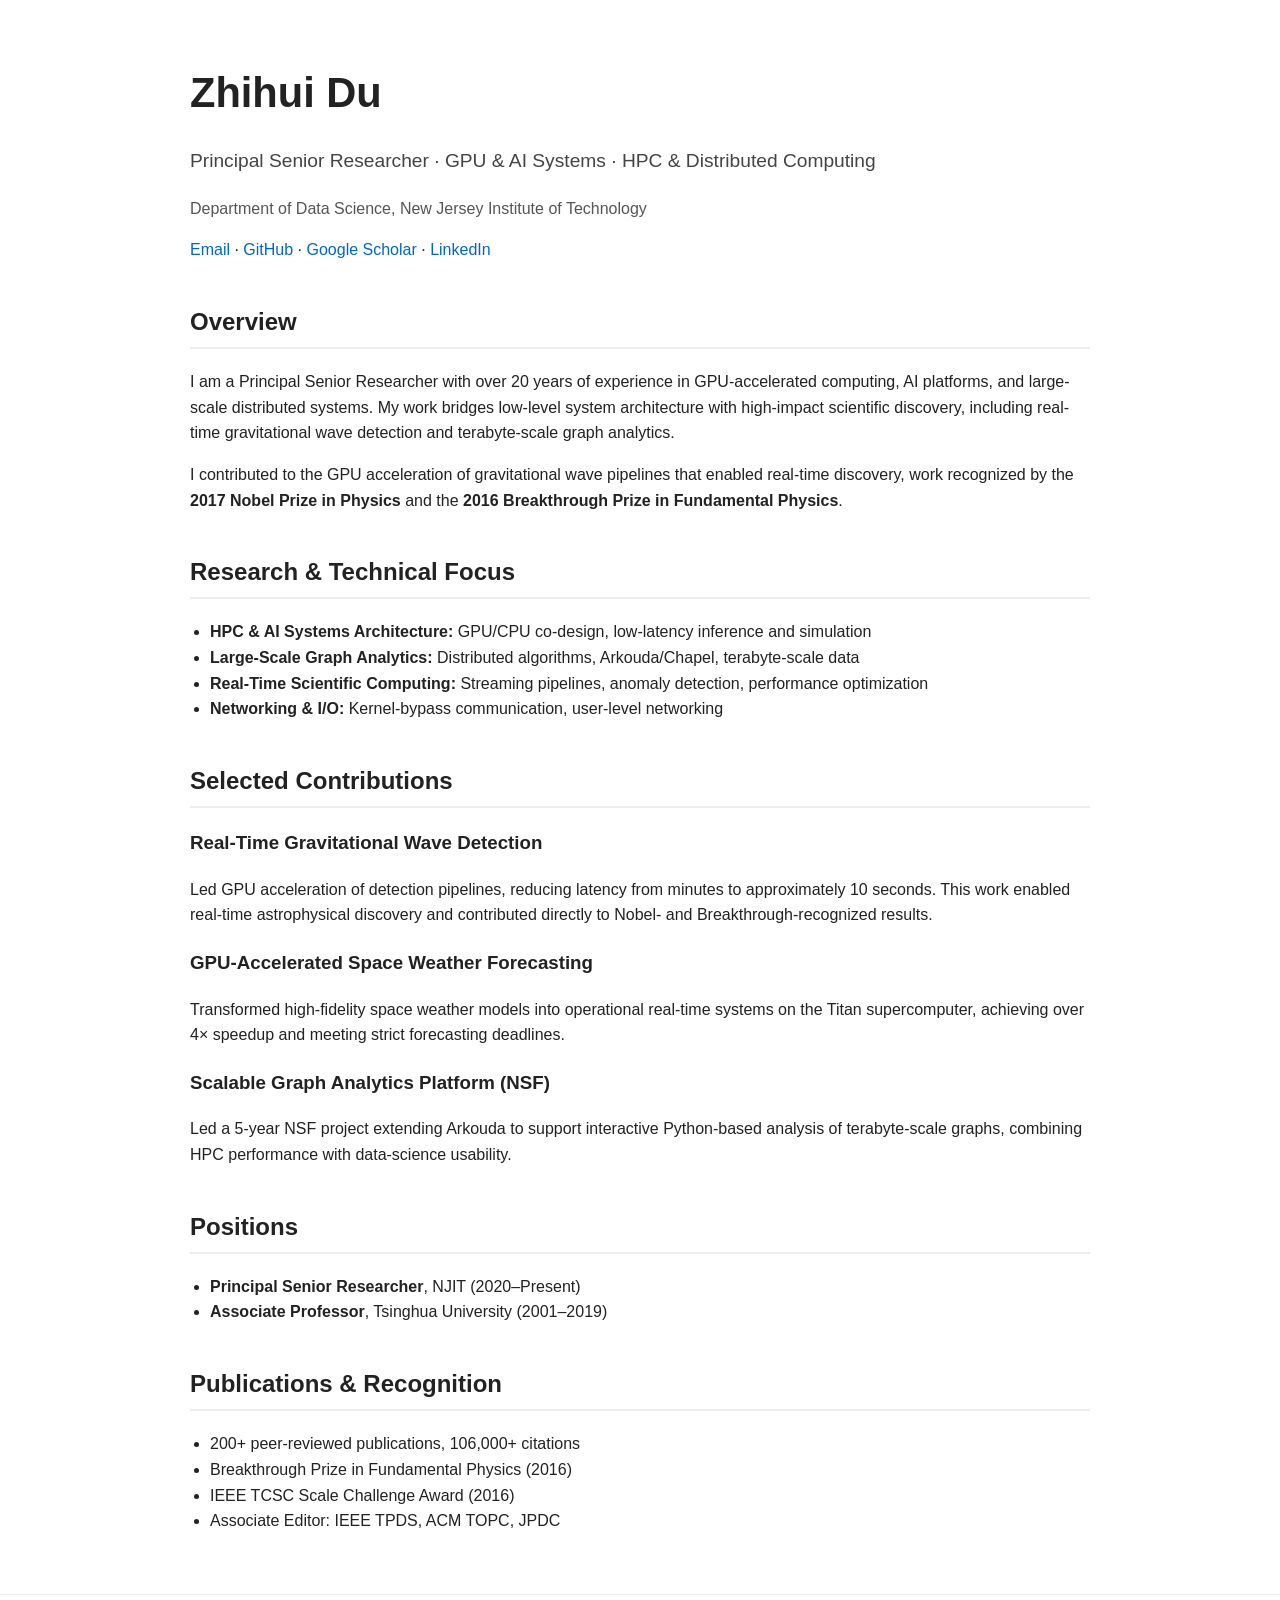
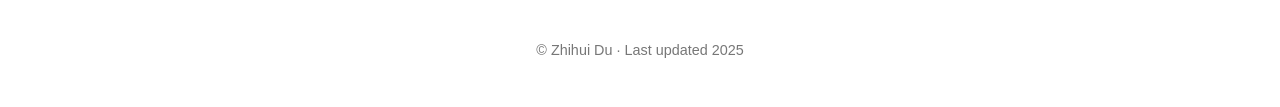
==== commit c2865849: "update index.html and add style.css" ====
--- a/index.html
+++ b/index.html
@@ -1,688 +1,118 @@
-<html xmlns:v="urn:schemas-microsoft-com:vml"
-xmlns:o="urn:schemas-microsoft-com:office:office"
-xmlns:w="urn:schemas-microsoft-com:office:word"
-xmlns:st1="urn:schemas-microsoft-com:office:smarttags"
-xmlns="http://www.w3.org/TR/REC-html40">
-
-<head>
-<meta http-equiv=Content-Type content="text/html; charset=gb2312">
-<meta name=ProgId content=Word.Document>
-<meta name=Generator content="Microsoft Word 11">
-<meta name=Originator content="Microsoft Word 11">
-<link rel=File-List href="index.files/filelist.xml">
-<link rel=Edit-Time-Data href="index.files/editdata.mso">
-<!--[if !mso]>
-<style>
-v\:* {behavior:url(#default#VML);}
-o\:* {behavior:url(#default#VML);}
-w\:* {behavior:url(#default#VML);}
-.shape {behavior:url(#default#VML);}
-</style>
-<![endif]-->
-<title>Zhihui Du's HomePage</title>
-<o:SmartTagType namespaceuri="urn:schemas-microsoft-com:office:smarttags"
- name="City"/>
-<o:SmartTagType namespaceuri="urn:schemas-microsoft-com:office:smarttags"
- name="place"/>
-<o:SmartTagType namespaceuri="urn:schemas-microsoft-com:office:smarttags"
- name="PlaceType"/>
-<o:SmartTagType namespaceuri="urn:schemas-microsoft-com:office:smarttags"
- name="PlaceName"/>
-<!--[if gte mso 9]><xml>
- <o:DocumentProperties>
-  <o:Author>duzh</o:Author>
-  <o:LastAuthor>DUZH</o:LastAuthor>
-  <o:Revision>6</o:Revision>
-  <o:TotalTime>144</o:TotalTime>
-  <o:Created>2009-04-08T10:53:00Z</o:Created>
-  <o:LastSaved>2009-04-21T01:46:00Z</o:LastSaved>
-  <o:Pages>1</o:Pages>
-  <o:Words>331</o:Words>
-  <o:Characters>1892</o:Characters>
-  <o:Company>Tsinghua University</o:Company>
-  <o:Lines>15</o:Lines>
-  <o:Paragraphs>4</o:Paragraphs>
-  <o:CharactersWithSpaces>2219</o:CharactersWithSpaces>
-  <o:Version>11.9999</o:Version>
- </o:DocumentProperties>
-</xml><![endif]--><!--[if gte mso 9]><xml>
- <w:WordDocument>
-  <w:Zoom>130</w:Zoom>
-  <w:PunctuationKerning/>
-  <w:DrawingGridVerticalSpacing>7.8 ��</w:DrawingGridVerticalSpacing>
-  <w:DisplayHorizontalDrawingGridEvery>0</w:DisplayHorizontalDrawingGridEvery>
-  <w:DisplayVerticalDrawingGridEvery>2</w:DisplayVerticalDrawingGridEvery>
-  <w:ValidateAgainstSchemas/>
-  <w:SaveIfXMLInvalid>false</w:SaveIfXMLInvalid>
-  <w:IgnoreMixedContent>false</w:IgnoreMixedContent>
-  <w:AlwaysShowPlaceholderText>false</w:AlwaysShowPlaceholderText>
-  <w:Compatibility>
-   <w:SpaceForUL/>
-   <w:BalanceSingleByteDoubleByteWidth/>
-   <w:DoNotLeaveBackslashAlone/>
-   <w:ULTrailSpace/>
-   <w:DoNotExpandShiftReturn/>
-   <w:FootnoteLayoutLikeWW8/>
-   <w:ShapeLayoutLikeWW8/>
-   <w:AlignTablesRowByRow/>
-   <w:ForgetLastTabAlignment/>
-   <w:LayoutRawTableWidth/>
-   <w:LayoutTableRowsApart/>
-   <w:UseFELayout/>
-  </w:Compatibility>
-  <w:BrowserLevel>MicrosoftInternetExplorer4</w:BrowserLevel>
- </w:WordDocument>
-</xml><![endif]--><!--[if gte mso 9]><xml>
- <w:LatentStyles DefLockedState="false" LatentStyleCount="156">
- </w:LatentStyles>
-</xml><![endif]--><!--[if !mso]><object
- classid="clsid:38481807-CA0E-42D2-BF39-B33AF135CC4D" id=ieooui></object>
-<style>
-st1\:*{behavior:url(#ieooui) }
-</style>
-<![endif]-->
-<style>
-<!--
- /* Font Definitions */
- @font-face
-	{font-family:Wingdings;
-	panose-1:5 0 0 0 0 0 0 0 0 0;
-	mso-font-charset:2;
-	mso-generic-font-family:auto;
-	mso-font-pitch:variable;
-	mso-font-signature:0 268435456 0 0 -2147483648 0;}
-@font-face
-	{font-family:����;
-	panose-1:2 1 6 0 3 1 1 1 1 1;
-	mso-font-alt:SimSun;
-	mso-font-charset:134;
-	mso-generic-font-family:auto;
-	mso-font-pitch:variable;
-	mso-font-signature:3 135135232 16 0 262145 0;}
-@font-face
-	{font-family:"\@����";
-	panose-1:2 1 6 0 3 1 1 1 1 1;
-	mso-font-charset:134;
-	mso-generic-font-family:auto;
-	mso-font-pitch:variable;
-	mso-font-signature:3 135135232 16 0 262145 0;}
- /* Style Definitions */
- p.MsoNormal, li.MsoNormal, div.MsoNormal
-	{mso-style-parent:"";
-	margin:0cm;
-	margin-bottom:.0001pt;
-	text-align:justify;
-	text-justify:inter-ideograph;
-	mso-pagination:none;
-	font-size:14.0pt;
-	mso-bidi-font-size:12.0pt;
-	font-family:����;
-	mso-bidi-font-family:"Times New Roman";
-	mso-font-kerning:1.0pt;}
-a:link, span.MsoHyperlink
-	{color:blue;
-	text-decoration:underline;
-	text-underline:single;}
-a:visited, span.MsoHyperlinkFollowed
-	{color:purple;
-	text-decoration:underline;
-	text-underline:single;}
-p
-	{mso-margin-top-alt:auto;
-	margin-right:0cm;
-	mso-margin-bottom-alt:auto;
-	margin-left:0cm;
-	mso-pagination:widow-orphan;
-	font-size:12.0pt;
-	font-family:����;
-	mso-bidi-font-family:"Times New Roman";}
- /* Page Definitions */
- @page
-	{mso-page-border-surround-header:no;
-	mso-page-border-surround-footer:no;}
-@page Section1
-	{size:595.3pt 841.9pt;
-	margin:72.0pt 90.0pt 72.0pt 90.0pt;
-	mso-header-margin:42.55pt;
-	mso-footer-margin:49.6pt;
-	mso-paper-source:0;
-	layout-grid:15.6pt;}
-div.Section1
-	{page:Section1;}
- /* List Definitions */
- @list l0
-	{mso-list-id:652299394;
-	mso-list-type:hybrid;
-	mso-list-template-ids:-1831727782 67698689 67698691 67698693 67698689 67698691 67698693 67698689 67698691 67698693;}
-@list l0:level1
-	{mso-level-number-format:bullet;
-	mso-level-text:\F06C;
-	mso-level-tab-stop:21.0pt;
-	mso-level-number-position:left;
-	margin-left:21.0pt;
-	text-indent:-21.0pt;
-	font-family:Wingdings;}
-@list l0:level2
-	{mso-level-tab-stop:72.0pt;
-	mso-level-number-position:left;
-	text-indent:-18.0pt;}
-@list l0:level3
-	{mso-level-tab-stop:108.0pt;
-	mso-level-number-position:left;
-	text-indent:-18.0pt;}
-@list l0:level4
-	{mso-level-tab-stop:144.0pt;
-	mso-level-number-position:left;
-	text-indent:-18.0pt;}
-@list l0:level5
-	{mso-level-tab-stop:180.0pt;
-	mso-level-number-position:left;
-	text-indent:-18.0pt;}
-@list l0:level6
-	{mso-level-tab-stop:216.0pt;
-	mso-level-number-position:left;
-	text-indent:-18.0pt;}
-@list l0:level7
-	{mso-level-tab-stop:252.0pt;
-	mso-level-number-position:left;
-	text-indent:-18.0pt;}
-@list l0:level8
-	{mso-level-tab-stop:288.0pt;
-	mso-level-number-position:left;
-	text-indent:-18.0pt;}
-@list l0:level9
-	{mso-level-tab-stop:324.0pt;
-	mso-level-number-position:left;
-	text-indent:-18.0pt;}
-@list l1
-	{mso-list-id:776145145;
-	mso-list-type:hybrid;
-	mso-list-template-ids:-203249798 67698689 1188337642 67698693 67698689 67698691 67698693 67698689 67698691 67698693;}
-@list l1:level1
-	{mso-level-number-format:bullet;
-	mso-level-text:\F06C;
-	mso-level-tab-stop:21.0pt;
-	mso-level-number-position:left;
-	margin-left:21.0pt;
-	text-indent:-21.0pt;
-	font-family:Wingdings;}
-@list l1:level2
-	{mso-level-tab-stop:39.0pt;
-	mso-level-number-position:left;
-	margin-left:39.0pt;
-	text-indent:-18.0pt;}
-@list l1:level3
-	{mso-level-number-format:bullet;
-	mso-level-text:\F075;
-	mso-level-tab-stop:63.0pt;
-	mso-level-number-position:left;
-	margin-left:63.0pt;
-	text-indent:-21.0pt;
-	font-family:Wingdings;}
-@list l1:level4
-	{mso-level-tab-stop:144.0pt;
-	mso-level-number-position:left;
-	text-indent:-18.0pt;}
-@list l1:level5
-	{mso-level-tab-stop:180.0pt;
-	mso-level-number-position:left;
-	text-indent:-18.0pt;}
-@list l1:level6
-	{mso-level-tab-stop:216.0pt;
-	mso-level-number-position:left;
-	text-indent:-18.0pt;}
-@list l1:level7
-	{mso-level-tab-stop:252.0pt;
-	mso-level-number-position:left;
-	text-indent:-18.0pt;}
-@list l1:level8
-	{mso-level-tab-stop:288.0pt;
-	mso-level-number-position:left;
-	text-indent:-18.0pt;}
-@list l1:level9
-	{mso-level-tab-stop:324.0pt;
-	mso-level-number-position:left;
-	text-indent:-18.0pt;}
-@list l2
-	{mso-list-id:1134181516;
-	mso-list-type:hybrid;
-	mso-list-template-ids:428011370 67698689 67698691 67698693 67698689 67698691 67698693 67698689 67698691 67698693;}
-@list l2:level1
-	{mso-level-number-format:bullet;
-	mso-level-text:\F06C;
-	mso-level-tab-stop:21.0pt;
-	mso-level-number-position:left;
-	margin-left:21.0pt;
-	text-indent:-21.0pt;
-	font-family:Wingdings;}
-@list l2:level2
-	{mso-level-tab-stop:72.0pt;
-	mso-level-number-position:left;
-	text-indent:-18.0pt;}
-@list l2:level3
-	{mso-level-tab-stop:108.0pt;
-	mso-level-number-position:left;
-	text-indent:-18.0pt;}
-@list l2:level4
-	{mso-level-tab-stop:144.0pt;
-	mso-level-number-position:left;
-	text-indent:-18.0pt;}
-@list l2:level5
-	{mso-level-tab-stop:180.0pt;
-	mso-level-number-position:left;
-	text-indent:-18.0pt;}
-@list l2:level6
-	{mso-level-tab-stop:216.0pt;
-	mso-level-number-position:left;
-	text-indent:-18.0pt;}
-@list l2:level7
-	{mso-level-tab-stop:252.0pt;
-	mso-level-number-position:left;
-	text-indent:-18.0pt;}
-@list l2:level8
-	{mso-level-tab-stop:288.0pt;
-	mso-level-number-position:left;
-	text-indent:-18.0pt;}
-@list l2:level9
-	{mso-level-tab-stop:324.0pt;
-	mso-level-number-position:left;
-	text-indent:-18.0pt;}
-ol
-	{margin-bottom:0cm;}
-ul
-	{margin-bottom:0cm;}
--->
-</style>
-<!--[if gte mso 10]>
-<style>
- /* Style Definitions */
- table.MsoNormalTable
-	{mso-style-name:��ͨ����;
-	mso-tstyle-rowband-size:0;
-	mso-tstyle-colband-size:0;
-	mso-style-noshow:yes;
-	mso-style-parent:"";
-	mso-padding-alt:0cm 5.4pt 0cm 5.4pt;
-	mso-para-margin:0cm;
-	mso-para-margin-bottom:.0001pt;
-	mso-pagination:widow-orphan;
-	font-size:10.0pt;
-	font-family:"Times New Roman";
-	mso-fareast-font-family:"Times New Roman";
-	mso-ansi-language:#0400;
-	mso-fareast-language:#0400;
-	mso-bidi-language:#0400;}
-</style>
-<![endif]--><!--[if gte mso 9]><xml>
- <o:shapedefaults v:ext="edit" spidmax="10242"/>
-</xml><![endif]--><!--[if gte mso 9]><xml>
- <o:shapelayout v:ext="edit">
-  <o:idmap v:ext="edit" data="1"/>
- </o:shapelayout></xml><![endif]-->
-</head>
-
-<body lang=ZH-CN link=blue vlink=purple style='tab-interval:21.25pt;text-justify-trim:
-punctuation'>
-
-<div class=Section1 style='layout-grid:15.6pt'>
-
-<p style='margin:0cm;margin-bottom:.0001pt;text-align:justify;text-justify:
-inter-ideograph'><!--[if gte vml 1]><v:shapetype id="_x0000_t75" coordsize="21600,21600"
- o:spt="75" o:preferrelative="t" path="m@4@5l@4@11@9@11@9@5xe" filled="f"
- stroked="f">
- <v:stroke joinstyle="miter"/>
- <v:formulas>
-  <v:f eqn="if lineDrawn pixelLineWidth 0"/>
-  <v:f eqn="sum @0 1 0"/>
-  <v:f eqn="sum 0 0 @1"/>
-  <v:f eqn="prod @2 1 2"/>
-  <v:f eqn="prod @3 21600 pixelWidth"/>
-  <v:f eqn="prod @3 21600 pixelHeight"/>
-  <v:f eqn="sum @0 0 1"/>
-  <v:f eqn="prod @6 1 2"/>
-  <v:f eqn="prod @7 21600 pixelWidth"/>
-  <v:f eqn="sum @8 21600 0"/>
-  <v:f eqn="prod @7 21600 pixelHeight"/>
-  <v:f eqn="sum @10 21600 0"/>
- </v:formulas>
- <v:path o:extrusionok="f" gradientshapeok="t" o:connecttype="rect"/>
- <o:lock v:ext="edit" aspectratio="t"/>
-</v:shapetype><v:shape id="_x0000_s1040" type="#_x0000_t75" style='position:absolute;
- left:0;text-align:left;margin-left:249.15pt;margin-top:-1.3pt;width:197.15pt;
- height:136.25pt;z-index:3'>
- <v:imagedata src="index.files/image002.jpg" o:title="me1"/>
-</v:shape><![endif]--><![if !vml]><span style='mso-ignore:vglayout;position:
-relative;z-index:3'><span style='left:0px;position:absolute;left:332px;
-top:-2px;width:263px;height:182px'><img width=263 height=182
-src="index.files/image003.jpg" v:shapes="_x0000_s1040"></span></span><![endif]><span
-lang=EN-US><a href="http://hpclab.cs.tsinghua.edu.cn/~duzh/images/me1.bmp"></a><a
-href="http://hpclab.cs.tsinghua.edu.cn/~duzh/images/me1.bmp"></a><a
-href="http://hpclab.cs.tsinghua.edu.cn/~duzh/images/me1.bmp"></a><a
-href="http://hpclab.cs.tsinghua.edu.cn/~duzh/images/me1.bmp"></a><a
-href="http://hpclab.cs.tsinghua.edu.cn/~duzh/images/me1.bmp"></a><a
-href="http://hpclab.cs.tsinghua.edu.cn/~duzh/images/me1.bmp"></a><a
-href="http://hpclab.cs.tsinghua.edu.cn/~duzh/images/me1.bmp"></a><a
-href="http://hpclab.cs.tsinghua.edu.cn/~duzh/images/me1.bmp"></a><a
-href="http://hpclab.cs.tsinghua.edu.cn/~duzh/images/me1.bmp"></a></span><b><span
-lang=EN-US style='mso-bidi-font-size:36.0pt;font-family:"Times New Roman"'>Zhihui&nbsp;
-Du</span></b><span lang=EN-US style='font-family:"Times New Roman"'> <o:p></o:p></span></p>
-
-<p style='margin:0cm;margin-bottom:.0001pt;text-align:justify;text-justify:
-inter-ideograph'><span lang=EN-US>Associate Professor</span></p>
-
-<p style='margin:0cm;margin-bottom:.0001pt;text-align:justify;text-justify:
-inter-ideograph'><span lang=EN-US style='font-size:9.0pt;mso-bidi-font-size:
-12.0pt'>Department of Computer Science and Technology <o:p></o:p></span></p>
-
-<p style='margin:0cm;margin-bottom:.0001pt;text-align:justify;text-justify:
-inter-ideograph'><st1:PlaceName w:st="on"><span lang=EN-US style='font-size:
- 9.0pt;mso-bidi-font-size:12.0pt'>Tsinghua</span></st1:PlaceName><span
-lang=EN-US style='font-size:9.0pt;mso-bidi-font-size:12.0pt'> <st1:PlaceType
-w:st="on">University</st1:PlaceType>, <st1:place w:st="on"><st1:City w:st="on">Beijing</st1:City></st1:place>,
-100084, P.R. China<o:p></o:p></span></p>
-
-<p style='margin:0cm;margin-bottom:.0001pt'><span lang=FR style='mso-ansi-language:
-FR'>Email: </span><span lang=EN-US style='font-size:9.0pt;mso-bidi-font-size:
-12.0pt'><a href="mailto:duzh@tsinghua.edu.cn"><span lang=FR style='mso-ansi-language:
-FR'>duzh@tsinghua.edu.cn</span></a></span><span lang=FR style='font-size:9.0pt;
-mso-bidi-font-size:12.0pt;mso-ansi-language:FR'><span
-style='mso-spacerun:yes'>&nbsp; </span></span><span lang=EN-US
-style='font-size:9.0pt;mso-bidi-font-size:12.0pt'><a
-href="mailto:duzh@bigfoot.com"><span lang=FR style='mso-ansi-language:FR'>zhihuidu@gmail.com</span></a></span><span
-lang=FR style='mso-ansi-language:FR'><o:p></o:p></span></p>
-
-<p style='margin:0cm;margin-bottom:.0001pt'><span lang=FR style='mso-ansi-language:
-FR'>Phone:</span><span lang=FR style='font-size:10.5pt;mso-bidi-font-size:12.0pt;
-mso-ansi-language:FR'>86-10-62782530(Office)&nbsp;<o:p></o:p></span></p>
-
-<p style='margin:0cm;margin-bottom:.0001pt;mso-char-indent-size:10.5pt'><span
-lang=FR style='font-size:10.5pt;mso-bidi-font-size:12.0pt;mso-ansi-language:
-FR'>Fax:<span style='mso-spacerun:yes'>&nbsp;&nbsp;&nbsp; </span>86-10-62771138<o:p></o:p></span></p>
-
-<p style='margin:0cm;margin-bottom:.0001pt'><span lang=EN-US style='font-size:
-10.5pt;mso-bidi-font-size:12.0pt;font-family:"Times New Roman"'><a
-href="duzh-ch.htm"><span lang=FR style='mso-ansi-language:FR'>Chinese Version</span></a></span><span
-lang=FR style='font-size:10.5pt;mso-bidi-font-size:12.0pt;font-family:"Times New Roman";
-mso-ansi-language:FR'><o:p></o:p></span></p>
-
-<p style='margin:0cm;margin-bottom:.0001pt'><span lang=FR style='font-family:
-"Times New Roman";mso-ansi-language:FR'><o:p>&nbsp;</o:p></span></p>
-
-<p style='margin:0cm;margin-bottom:.0001pt;line-height:150%'><span lang=EN-US
-style='font-size:14.0pt;mso-bidi-font-size:12.0pt;line-height:150%;font-family:
-"Times New Roman"'>Introduction: <a href="cv.htm">Curriculum Vitae</a> [ <a
-href="cv.pdf">PDF Version</a>]<o:p></o:p></span></p>
-
-<p style='margin:0cm;margin-bottom:.0001pt;text-indent:21.0pt;line-height:150%'><span
-lang=EN-US style='font-size:14.0pt;mso-bidi-font-size:12.0pt;line-height:150%;
-font-family:"Times New Roman"'>Research Interests: <o:p></o:p></span></p>
-
-<p style='margin-top:0cm;margin-right:0cm;margin-bottom:0cm;margin-left:21.0pt;
-margin-bottom:.0001pt;text-indent:7.35pt;mso-list:l0 level1 lfo2;tab-stops:
-list 21.0pt'><![if !supportLists]><span lang=EN-US style='font-size:9.0pt;
-mso-bidi-font-size:12.0pt;font-family:Wingdings;mso-fareast-font-family:Wingdings;
-mso-bidi-font-family:Wingdings'><span style='mso-list:Ignore'>l<span
-style='font:7.0pt "Times New Roman"'>&nbsp;&nbsp;&nbsp; </span></span></span><![endif]><span
-lang=EN-US style='font-size:9.0pt;mso-bidi-font-size:12.0pt;font-family:"Times New Roman"'>Parallel
-Algorithm and Parallel Language, Task and Message Scheduling Algorithm<o:p></o:p></span></p>
-
-<p style='margin-top:0cm;margin-right:0cm;margin-bottom:0cm;margin-left:21.0pt;
-margin-bottom:.0001pt;text-indent:7.35pt;mso-list:l0 level1 lfo2;tab-stops:
-list 21.0pt'><![if !supportLists]><span lang=EN-US style='font-size:9.0pt;
-mso-bidi-font-size:12.0pt;font-family:Wingdings;mso-fareast-font-family:Wingdings;
-mso-bidi-font-family:Wingdings'><span style='mso-list:Ignore'>l<span
-style='font:7.0pt "Times New Roman"'>&nbsp;&nbsp;&nbsp; </span></span></span><![endif]><span
-lang=EN-US style='font-size:9.0pt;mso-bidi-font-size:12.0pt;font-family:"Times New Roman"'>High
-Performance Communication/User Level Network Communication<o:p></o:p></span></p>
-
-<p style='margin-top:0cm;margin-right:0cm;margin-bottom:0cm;margin-left:21.0pt;
-margin-bottom:.0001pt;text-indent:7.35pt;mso-list:l0 level1 lfo2;tab-stops:
-list 21.0pt'><![if !supportLists]><span lang=EN-US style='font-size:9.0pt;
-mso-bidi-font-size:12.0pt;font-family:Wingdings;mso-fareast-font-family:Wingdings;
-mso-bidi-font-family:Wingdings'><span style='mso-list:Ignore'>l<span
-style='font:7.0pt "Times New Roman"'>&nbsp;&nbsp;&nbsp; </span></span></span><![endif]><span
-lang=EN-US style='font-size:9.0pt;mso-bidi-font-size:12.0pt;font-family:"Times New Roman"'>Computational
-Science and Engineering Research&nbsp;and Application<o:p></o:p></span></p>
-
-<p style='margin-top:0cm;margin-right:0cm;margin-bottom:0cm;margin-left:21.0pt;
-margin-bottom:.0001pt;text-indent:7.35pt;mso-list:l0 level1 lfo2;tab-stops:
-list 21.0pt'><![if !supportLists]><span lang=EN-US style='font-size:9.0pt;
-mso-bidi-font-size:12.0pt;font-family:Wingdings;mso-fareast-font-family:Wingdings;
-mso-bidi-font-family:Wingdings'><span style='mso-list:Ignore'>l<span
-style='font:7.0pt "Times New Roman"'>&nbsp;&nbsp;&nbsp; </span></span></span><![endif]><span
-lang=EN-US style='font-size:9.0pt;mso-bidi-font-size:12.0pt;font-family:"Times New Roman"'>Cluster
-Computing/High Performance Computing/Grid Computing/Cloud Computing<o:p></o:p></span></p>
-
-<p style='margin-top:0cm;margin-right:0cm;margin-bottom:0cm;margin-left:21.0pt;
-margin-bottom:.0001pt'><span lang=EN-US style='font-size:9.0pt;mso-bidi-font-size:
-12.0pt;font-family:"Times New Roman"'><o:p>&nbsp;</o:p></span></p>
-
-<p style='margin:0cm;margin-bottom:.0001pt;text-indent:21.0pt'><span
-lang=EN-US style='font-size:14.0pt;mso-bidi-font-size:12.0pt;font-family:"Times New Roman"'>Research
-Experience<o:p></o:p></span></p>
-
-<p style='margin-top:0cm;margin-right:0cm;margin-bottom:0cm;margin-left:21.0pt;
-margin-bottom:.0001pt;text-indent:7.35pt;mso-list:l1 level1 lfo4;tab-stops:
-list 21.0pt'><![if !supportLists]><span lang=EN-US style='font-size:9.0pt;
-mso-bidi-font-size:12.0pt;font-family:Wingdings;mso-fareast-font-family:Wingdings;
-mso-bidi-font-family:Wingdings'><span style='mso-list:Ignore'>l<span
-style='font:7.0pt "Times New Roman"'>&nbsp;&nbsp;&nbsp; </span></span></span><![endif]><span
-lang=EN-US style='font-size:9.0pt;mso-bidi-font-size:12.0pt;font-family:"Times New Roman"'>2001.8-present<span
-style='mso-spacerun:yes'>&nbsp;&nbsp; </span>Associate Professor. Computer
-Department, <st1:place w:st="on"><st1:PlaceName w:st="on">Tsinghua</st1:PlaceName>
- <st1:PlaceType w:st="on">University</st1:PlaceType></st1:place>.<o:p></o:p></span></p>
-
-<p style='margin-top:0cm;margin-right:0cm;margin-bottom:0cm;margin-left:21.0pt;
-margin-bottom:.0001pt;text-indent:7.35pt;mso-list:l1 level1 lfo4;tab-stops:
-list 21.0pt'><![if !supportLists]><span lang=EN-US style='font-size:9.0pt;
-mso-bidi-font-size:12.0pt;font-family:Wingdings;mso-fareast-font-family:Wingdings;
-mso-bidi-font-family:Wingdings'><span style='mso-list:Ignore'>l<span
-style='font:7.0pt "Times New Roman"'>&nbsp;&nbsp;&nbsp; </span></span></span><![endif]><span
-lang=EN-US style='font-size:9.0pt;mso-bidi-font-size:12.0pt;font-family:"Times New Roman"'>2008.1-2008.12<span
-style='mso-spacerun:yes'>&nbsp; </span>Visiting Scholar. Department of
-Computational Science and Engineering, Georgia Institute of Technology.<o:p></o:p></span></p>
-
-<p style='margin-top:0cm;margin-right:0cm;margin-bottom:0cm;margin-left:21.0pt;
-margin-bottom:.0001pt;text-indent:7.35pt;mso-list:l1 level1 lfo4;tab-stops:
-list 21.0pt'><![if !supportLists]><span lang=EN-US style='font-size:9.0pt;
-mso-bidi-font-size:12.0pt;font-family:Wingdings;mso-fareast-font-family:Wingdings;
-mso-bidi-font-family:Wingdings'><span style='mso-list:Ignore'>l<span
-style='font:7.0pt "Times New Roman"'>&nbsp;&nbsp;&nbsp; </span></span></span><![endif]><span
-lang=EN-US style='font-size:9.0pt;mso-bidi-font-size:12.0pt;font-family:"Times New Roman"'>2000.6-2001.7<span
-style='mso-spacerun:yes'>&nbsp;&nbsp; </span>Lecturer. Computer Department, <st1:place
-w:st="on"><st1:PlaceName w:st="on">Tsinghua</st1:PlaceName> <st1:PlaceType
- w:st="on">University</st1:PlaceType></st1:place>.<o:p></o:p></span></p>
-
-<p style='margin-top:0cm;margin-right:0cm;margin-bottom:0cm;margin-left:21.0pt;
-margin-bottom:.0001pt;text-indent:7.35pt;mso-list:l1 level1 lfo4;tab-stops:
-list 21.0pt'><![if !supportLists]><span lang=EN-US style='font-size:9.0pt;
-mso-bidi-font-size:12.0pt;font-family:Wingdings;mso-fareast-font-family:Wingdings;
-mso-bidi-font-family:Wingdings'><span style='mso-list:Ignore'>l<span
-style='font:7.0pt "Times New Roman"'>&nbsp;&nbsp;&nbsp; </span></span></span><![endif]><span
-lang=EN-US style='font-size:9.0pt;mso-bidi-font-size:12.0pt;font-family:"Times New Roman"'>1998.9-2000.5<span
-style='mso-spacerun:yes'>&nbsp;&nbsp; </span>PostDoc. Computer Department, <st1:place
-w:st="on"><st1:PlaceName w:st="on">Tsinghua</st1:PlaceName> <st1:PlaceType
- w:st="on">University</st1:PlaceType></st1:place>.<o:p></o:p></span></p>
-
-<p style='margin:0cm;margin-bottom:.0001pt;text-indent:21.0pt'><span
-lang=EN-US style='font-size:14.0pt;mso-bidi-font-size:12.0pt;font-family:"Times New Roman"'>Education
-Experience<o:p></o:p></span></p>
-
-<p style='margin-top:0cm;margin-right:0cm;margin-bottom:0cm;margin-left:21.0pt;
-margin-bottom:.0001pt;text-indent:7.35pt;mso-list:l2 level1 lfo6;tab-stops:
-list 21.0pt'><![if !supportLists]><span lang=EN-US style='font-size:9.0pt;
-mso-bidi-font-size:12.0pt;font-family:Wingdings;mso-fareast-font-family:Wingdings;
-mso-bidi-font-family:Wingdings'><span style='mso-list:Ignore'>l<span
-style='font:7.0pt "Times New Roman"'>&nbsp;&nbsp;&nbsp; </span></span></span><![endif]><span
-lang=EN-US style='font-size:9.0pt;mso-bidi-font-size:12.0pt;font-family:"Times New Roman"'>1992.9-1998.7<span
-style='mso-spacerun:yes'>&nbsp;&nbsp; </span>Master and Ph.D. Degree. Computer
-Department, <st1:place w:st="on"><st1:PlaceName w:st="on">Peking</st1:PlaceName>
- <st1:PlaceType w:st="on">University</st1:PlaceType></st1:place>.<o:p></o:p></span></p>
-
-<p style='margin-top:0cm;margin-right:0cm;margin-bottom:0cm;margin-left:21.0pt;
-margin-bottom:.0001pt;text-indent:7.35pt;mso-list:l2 level1 lfo6;tab-stops:
-list 21.0pt'><![if !supportLists]><span lang=EN-US style='font-size:9.0pt;
-mso-bidi-font-size:12.0pt;font-family:Wingdings;mso-fareast-font-family:Wingdings;
-mso-bidi-font-family:Wingdings'><span style='mso-list:Ignore'>l<span
-style='font:7.0pt "Times New Roman"'>&nbsp;&nbsp;&nbsp; </span></span></span><![endif]><span
-lang=EN-US style='font-size:9.0pt;mso-bidi-font-size:12.0pt;font-family:"Times New Roman"'>1988.9-1992.7<span
-style='mso-spacerun:yes'>&nbsp;&nbsp; </span>Bachelor Degree. Computer
-Department, <st1:place w:st="on"><st1:PlaceName w:st="on">Tianjin</st1:PlaceName>
- <st1:PlaceType w:st="on">University</st1:PlaceType></st1:place>.<o:p></o:p></span></p>
-
-<p class=MsoNormal style='line-height:14.0pt;mso-line-height-rule:exactly'><span
-lang=EN-US style='mso-bidi-font-size:36.0pt;font-family:"Times New Roman"'><o:p>&nbsp;</o:p></span></p>
-
-<p class=MsoNormal style='line-height:14.0pt;mso-line-height-rule:exactly'><span
-lang=EN-US style='mso-bidi-font-size:36.0pt;font-family:"Times New Roman"'>[<a
-href="publications.htm">Publications List</a>] </span><span lang=EN-US
-style='mso-bidi-font-size:24.0pt'>[<a href="projects.htm"><span
-style='font-family:"Times New Roman"'>Projects List</span></a>] </span><span
-lang=EN-US>[<a href="course/course.htm"><span style='font-family:"Times New Roman"'>Courses
-List</span></a>] [<a href="srt.htm"><span style='font-family:"Times New Roman"'>SRT(Students
-Research and Training) Projects List</span></a>]</span></p>
-
-<p class=MsoNormal style='line-height:14.0pt;mso-line-height-rule:exactly'><!--[if gte vml 1]><v:shapetype
- id="_x0000_t202" coordsize="21600,21600" o:spt="202" path="m,l,21600r21600,l21600,xe">
- <v:stroke joinstyle="miter"/>
- <v:path gradientshapeok="t" o:connecttype="rect"/>
-</v:shapetype><v:shape id="_x0000_s1036" type="#_x0000_t202" style='position:absolute;
- left:0;text-align:left;margin-left:3pt;margin-top:9.25pt;width:114.7pt;
- height:119.1pt;z-index:1'>
- <v:textbox style='mso-next-textbox:#_x0000_s1036'/>
-</v:shape><v:shape id="_x0000_s1037" type="#_x0000_t202" style='position:absolute;
- left:0;text-align:left;margin-left:140.75pt;margin-top:9.25pt;width:144.95pt;
- height:119.1pt;z-index:2'>
- <v:textbox style='mso-next-textbox:#_x0000_s1037'/>
-</v:shape><![endif]--><![if !vml]><span style='mso-ignore:vglayout'>
-
-<table cellpadding=0 cellspacing=0 align=left>
- <tr>
-  <td width=3 height=11></td>
-  <td width=159></td>
-  <td width=25></td>
-  <td width=199></td>
- </tr>
- <tr>
-  <td height=165></td>
-  <td width=159 height=165 bgcolor=white style='border:.75pt solid black;
-  vertical-align:top;background:white'><![endif]><![if !mso]><span
-  style='position:absolute;mso-ignore:vglayout;left:0pt;z-index:1'>
-  <table cellpadding=0 cellspacing=0 width="100%">
-   <tr>
-    <td><![endif]>
-    <div v:shape="_x0000_s1036" style='padding:4.35pt 7.95pt 4.35pt 7.95pt'
-    class=shape>
-    <p style='margin:0cm;margin-bottom:.0001pt;line-height:12.0pt;mso-line-height-rule:
-    exactly'><span lang=FR style='font-size:10.5pt;mso-bidi-font-size:12.0pt;
-    font-family:"Times New Roman";mso-ansi-language:FR'>&quot;</span><span
-    lang=EN-US style='font-size:10.5pt;mso-bidi-font-size:12.0pt;font-family:
-    "Times New Roman"'><a
-    href="http://hpclab.cs.tsinghua.edu.cn/~duzh/book/grid.pdf"><span lang=FR
-    style='mso-ansi-language:FR'>Grid Computing</span></a></span><span lang=FR
-    style='font-size:10.5pt;mso-bidi-font-size:12.0pt;font-family:"Times New Roman";
-    mso-ansi-language:FR'>&quot;, Zhihui Du,Yu Chen, Peng Liu. </span><st1:place
-    w:st="on"><st1:PlaceName w:st="on"><span lang=EN-US style='font-size:10.5pt;
-      mso-bidi-font-size:12.0pt;font-family:"Times New Roman"'>Tsinghua</span></st1:PlaceName><span
-     lang=EN-US style='font-size:10.5pt;mso-bidi-font-size:12.0pt;font-family:
-     "Times New Roman"'> <st1:PlaceType w:st="on">University</st1:PlaceType></span></st1:place><span
-    lang=EN-US style='font-size:10.5pt;mso-bidi-font-size:12.0pt;font-family:
-    "Times New Roman"'> Publication,</span><span lang=EN-US style='font-size:
-    10.5pt;mso-bidi-font-size:10.0pt;font-family:"Times New Roman"'> </span><span
-    lang=EN-US style='font-size:10.5pt;mso-bidi-font-size:12.0pt;font-family:
-    "Times New Roman"'>2002.10.</span><span lang=EN-US style='font-size:10.5pt;
-    mso-bidi-font-size:10.0pt;font-family:"Times New Roman"'> <o:p></o:p></span></p>
-    <p style='margin:0cm;margin-bottom:.0001pt;line-height:12.0pt;mso-line-height-rule:
-    exactly'><span lang=EN-US style='font-size:10.5pt;mso-bidi-font-size:10.0pt;
-    font-family:"Times New Roman"'>ISBN 7-302-0539-x<o:p></o:p></span></p>
-    <p style='margin:0cm;margin-bottom:.0001pt;line-height:12.0pt;mso-line-height-rule:
-    exactly'><span lang=EN-US style='font-size:10.5pt;mso-bidi-font-size:10.0pt;
-    font-family:"Times New Roman"'><a
-    href="http://hpclab.cs.tsinghua.edu.cn/~duzh/images/grid.bmp">Book Cover</a><o:p></o:p></span></p>
-    <p class=MsoNormal><span lang=FR style='mso-ansi-language:FR'><o:p>&nbsp;</o:p></span></p>
-    </div>
-    <![if !mso]></td>
-   </tr>
-  </table>
-  </span><![endif]><![if !mso & !vml]>&nbsp;<![endif]><![if !vml]></td>
-  <td></td>
-  <td width=199 height=165 bgcolor=white style='border:.75pt solid black;
-  vertical-align:top;background:white'><![endif]><![if !mso]><span
-  style='position:absolute;mso-ignore:vglayout;left:0pt;z-index:2'>
-  <table cellpadding=0 cellspacing=0 width="100%">
-   <tr>
-    <td><![endif]>
-    <div v:shape="_x0000_s1037" style='padding:4.35pt 7.95pt 4.35pt 7.95pt'
-    class=shape>
-    <p style='margin:0cm;margin-bottom:.0001pt;line-height:12.0pt;mso-line-height-rule:
-    exactly'><span lang=FR style='font-size:10.5pt;mso-bidi-font-size:12.0pt;
-    font-family:"Times New Roman";mso-ansi-language:FR'><a
-    href="http://hpclab.cs.tsinghua.edu.cn/~duzh/book/mpi.pdf">&quot;MPI
-    Parallel Programming&quot;</a><span class=MsoHyperlink><o:p></o:p></span></span></p>
-    <p style='margin:0cm;margin-bottom:.0001pt;line-height:12.0pt;mso-line-height-rule:
-    exactly'><span lang=FR style='font-size:10.5pt;mso-bidi-font-size:12.0pt;
-    font-family:"Times New Roman";mso-ansi-language:FR'>Zhihui Du</span></p>
-    <p style='margin:0cm;margin-bottom:.0001pt;line-height:12.0pt;mso-line-height-rule:
-    exactly'><span lang=FR style='font-size:10.5pt;mso-bidi-font-size:12.0pt;
-    font-family:"Times New Roman";mso-ansi-language:FR'>Tsinghua University Publication<o:p></o:p></span></p>
-    <p style='margin:0cm;margin-bottom:.0001pt;line-height:12.0pt;mso-line-height-rule:
-    exactly'><span lang=FR style='font-size:10.5pt;mso-bidi-font-size:12.0pt;
-    font-family:"Times New Roman";mso-ansi-language:FR'>2001.8<o:p></o:p></span></p>
-    <p style='margin:0cm;margin-bottom:.0001pt;line-height:12.0pt;mso-line-height-rule:
-    exactly'><span lang=FR style='font-size:10.5pt;mso-bidi-font-size:12.0pt;
-    font-family:"Times New Roman";mso-ansi-language:FR'>ISBN 7-302-04566-6<o:p></o:p></span></p>
-    <p style='margin:0cm;margin-bottom:.0001pt;line-height:12.0pt;mso-line-height-rule:
-    exactly'><span lang=FR style='font-size:10.5pt;mso-bidi-font-size:12.0pt;
-    font-family:"Times New Roman";mso-ansi-language:FR'><a
-    href="http://hpclab.cs.tsinghua.edu.cn/~duzh/images/MPI.bmp">Book Cover</a><o:p></o:p></span></p>
-    </div>
-    <![if !mso]></td>
-   </tr>
-  </table>
-  </span><![endif]><![if !mso & !vml]>&nbsp;<![endif]><![if !vml]></td>
- </tr>
-</table>
-
-</span><![endif]><span lang=EN-US><o:p>&nbsp;</o:p></span></p>
-
-<p class=MsoNormal style='line-height:14.0pt;mso-line-height-rule:exactly'><span
-lang=EN-US><o:p>&nbsp;</o:p></span></p>
-
-<p class=MsoNormal style='line-height:14.0pt;mso-line-height-rule:exactly'><span
-lang=EN-US><o:p>&nbsp;</o:p></span></p>
-
-<p class=MsoNormal style='line-height:14.0pt;mso-line-height-rule:exactly'><span
-lang=EN-US><o:p>&nbsp;</o:p></span></p>
-
-<p class=MsoNormal style='line-height:14.0pt;mso-line-height-rule:exactly'><span
-lang=EN-US><o:p>&nbsp;</o:p></span></p>
-
-<p class=MsoNormal style='line-height:14.0pt;mso-line-height-rule:exactly'><span
-lang=EN-US><o:p>&nbsp;</o:p></span></p>
-
-<p class=MsoNormal style='line-height:14.0pt;mso-line-height-rule:exactly'><span
-lang=EN-US><o:p>&nbsp;</o:p></span></p>
-
-<p class=MsoNormal style='line-height:14.0pt;mso-line-height-rule:exactly'><span
-lang=EN-US><o:p>&nbsp;</o:p></span></p>
-
-<p class=MsoNormal style='line-height:14.0pt;mso-line-height-rule:exactly'><span
-lang=EN-US><o:p>&nbsp;</o:p></span></p>
-
-<p class=MsoNormal style='line-height:14.0pt;mso-line-height-rule:exactly'><span
-lang=EN-US style='mso-bidi-font-size:24.0pt'><o:p>&nbsp;</o:p></span></p>
-
-<br style='mso-ignore:vglayout' clear=ALL>
-
-<p class=MsoNormal style='line-height:14.0pt;mso-line-height-rule:exactly'><span
-lang=EN-US style='font-family:"Times New Roman"'>First Version on August,1,2002<o:p></o:p></span></p>
-
-<p class=MsoNormal style='line-height:14.0pt;mso-line-height-rule:exactly'><span
-lang=EN-US style='font-family:"Times New Roman"'>Last Updated on April 8, 2009.
-<o:p></o:p></span></p>
-
-</div>
-
-</body>
-
-</html>
+<!DOCTYPE html>
+<html lang="en">
+<head>
+  <meta charset="UTF-8" />
+  <meta name="viewport" content="width=device-width, initial-scale=1.0"/>
+  <title>Zhihui Du | HPC & AI Systems Researcher</title>
+  <link rel="stylesheet" href="style.css">
+</head>
+
+<body>
+  <header>
+    <h1>Zhihui Du</h1>
+    <p class="subtitle">
+      Principal Senior Researcher · GPU & AI Systems · HPC & Distributed Computing
+    </p>
+
+    <p class="affiliation">
+      Department of Data Science, New Jersey Institute of Technology
+    </p>
+
+    <p class="links">
+      <a href="mailto:zhihuidu@gmail.com">Email</a> ·
+      <a href="https://github.com/zhihuidu">GitHub</a> ·
+      <a href="https://scholar.google.com/citations?user=66fXQKgAAAAJ&hl=en">Google Scholar</a> ·
+      <a href="https://www.linkedin.com/in/zhihui-du-5162a99/">LinkedIn</a>
+    </p>
+  </header>
+
+  <main>
+
+    <section>
+      <h2>Overview</h2>
+      <p>
+        I am a Principal Senior Researcher with over 20 years of experience in
+        GPU-accelerated computing, AI platforms, and large-scale distributed systems.
+        My work bridges low-level system architecture with high-impact scientific discovery,
+        including real-time gravitational wave detection and terabyte-scale graph analytics.
+      </p>
+
+      <p>
+        I contributed to the GPU acceleration of gravitational wave pipelines that enabled
+        real-time discovery, work recognized by the
+        <strong>2017 Nobel Prize in Physics</strong> and the
+        <strong>2016 Breakthrough Prize in Fundamental Physics</strong>.
+      </p>
+    </section>
+
+    <section>
+      <h2>Research & Technical Focus</h2>
+      <ul>
+        <li><strong>HPC & AI Systems Architecture:</strong> GPU/CPU co-design, low-latency inference and simulation</li>
+        <li><strong>Large-Scale Graph Analytics:</strong> Distributed algorithms, Arkouda/Chapel, terabyte-scale data</li>
+        <li><strong>Real-Time Scientific Computing:</strong> Streaming pipelines, anomaly detection, performance optimization</li>
+        <li><strong>Networking & I/O:</strong> Kernel-bypass communication, user-level networking</li>
+      </ul>
+    </section>
+
+    <section>
+      <h2>Selected Contributions</h2>
+
+      <div class="item">
+        <h3>Real-Time Gravitational Wave Detection</h3>
+        <p>
+          Led GPU acceleration of detection pipelines, reducing latency from minutes to
+          approximately 10 seconds. This work enabled real-time astrophysical discovery
+          and contributed directly to Nobel- and Breakthrough-recognized results.
+        </p>
+      </div>
+
+      <div class="item">
+        <h3>GPU-Accelerated Space Weather Forecasting</h3>
+        <p>
+          Transformed high-fidelity space weather models into operational real-time systems
+          on the Titan supercomputer, achieving over 4× speedup and meeting strict forecasting deadlines.
+        </p>
+      </div>
+
+      <div class="item">
+        <h3>Scalable Graph Analytics Platform (NSF)</h3>
+        <p>
+          Led a 5-year NSF project extending Arkouda to support interactive Python-based
+          analysis of terabyte-scale graphs, combining HPC performance with data-science usability.
+        </p>
+      </div>
+    </section>
+
+    <section>
+      <h2>Positions</h2>
+      <ul>
+        <li>
+          <strong>Principal Senior Researcher</strong>, NJIT (2020–Present)
+        </li>
+        <li>
+          <strong>Associate Professor</strong>, Tsinghua University (2001–2019)
+        </li>
+      </ul>
+    </section>
+
+    <section>
+      <h2>Publications & Recognition</h2>
+      <ul>
+        <li>200+ peer-reviewed publications, 106,000+ citations</li>
+        <li>Breakthrough Prize in Fundamental Physics (2016)</li>
+        <li>IEEE TCSC Scale Challenge Award (2016)</li>
+        <li>Associate Editor: IEEE TPDS, ACM TOPC, JPDC</li>
+      </ul>
+    </section>
+
+  </main>
+
+  <footer>
+    <p>
+      © Zhihui Du · Last updated 2025
+    </p>
+  </footer>
+</body>
+</html>
+
--- a/style.css
+++ b/style.css
@@ -0,0 +1,70 @@
+body {
+  font-family: -apple-system, BlinkMacSystemFont, "Segoe UI", Roboto, Arial, sans-serif;
+  margin: 0;
+  background: #ffffff;
+  color: #222;
+  line-height: 1.6;
+}
+
+header {
+  max-width: 900px;
+  margin: 60px auto 40px auto;
+  padding: 0 20px;
+}
+
+h1 {
+  font-size: 2.6em;
+  margin-bottom: 0.2em;
+}
+
+.subtitle {
+  font-size: 1.2em;
+  color: #444;
+}
+
+.affiliation {
+  margin-top: 0.4em;
+  color: #555;
+}
+
+.links a {
+  color: #0066cc;
+  text-decoration: none;
+}
+
+.links a:hover {
+  text-decoration: underline;
+}
+
+main {
+  max-width: 900px;
+  margin: auto;
+  padding: 0 20px;
+}
+
+section {
+  margin-bottom: 40px;
+}
+
+h2 {
+  border-bottom: 2px solid #eee;
+  padding-bottom: 6px;
+}
+
+.item {
+  margin-bottom: 20px;
+}
+
+ul {
+  padding-left: 20px;
+}
+
+footer {
+  margin-top: 60px;
+  padding: 30px;
+  text-align: center;
+  color: #777;
+  font-size: 0.9em;
+  border-top: 1px solid #eee;
+}
+
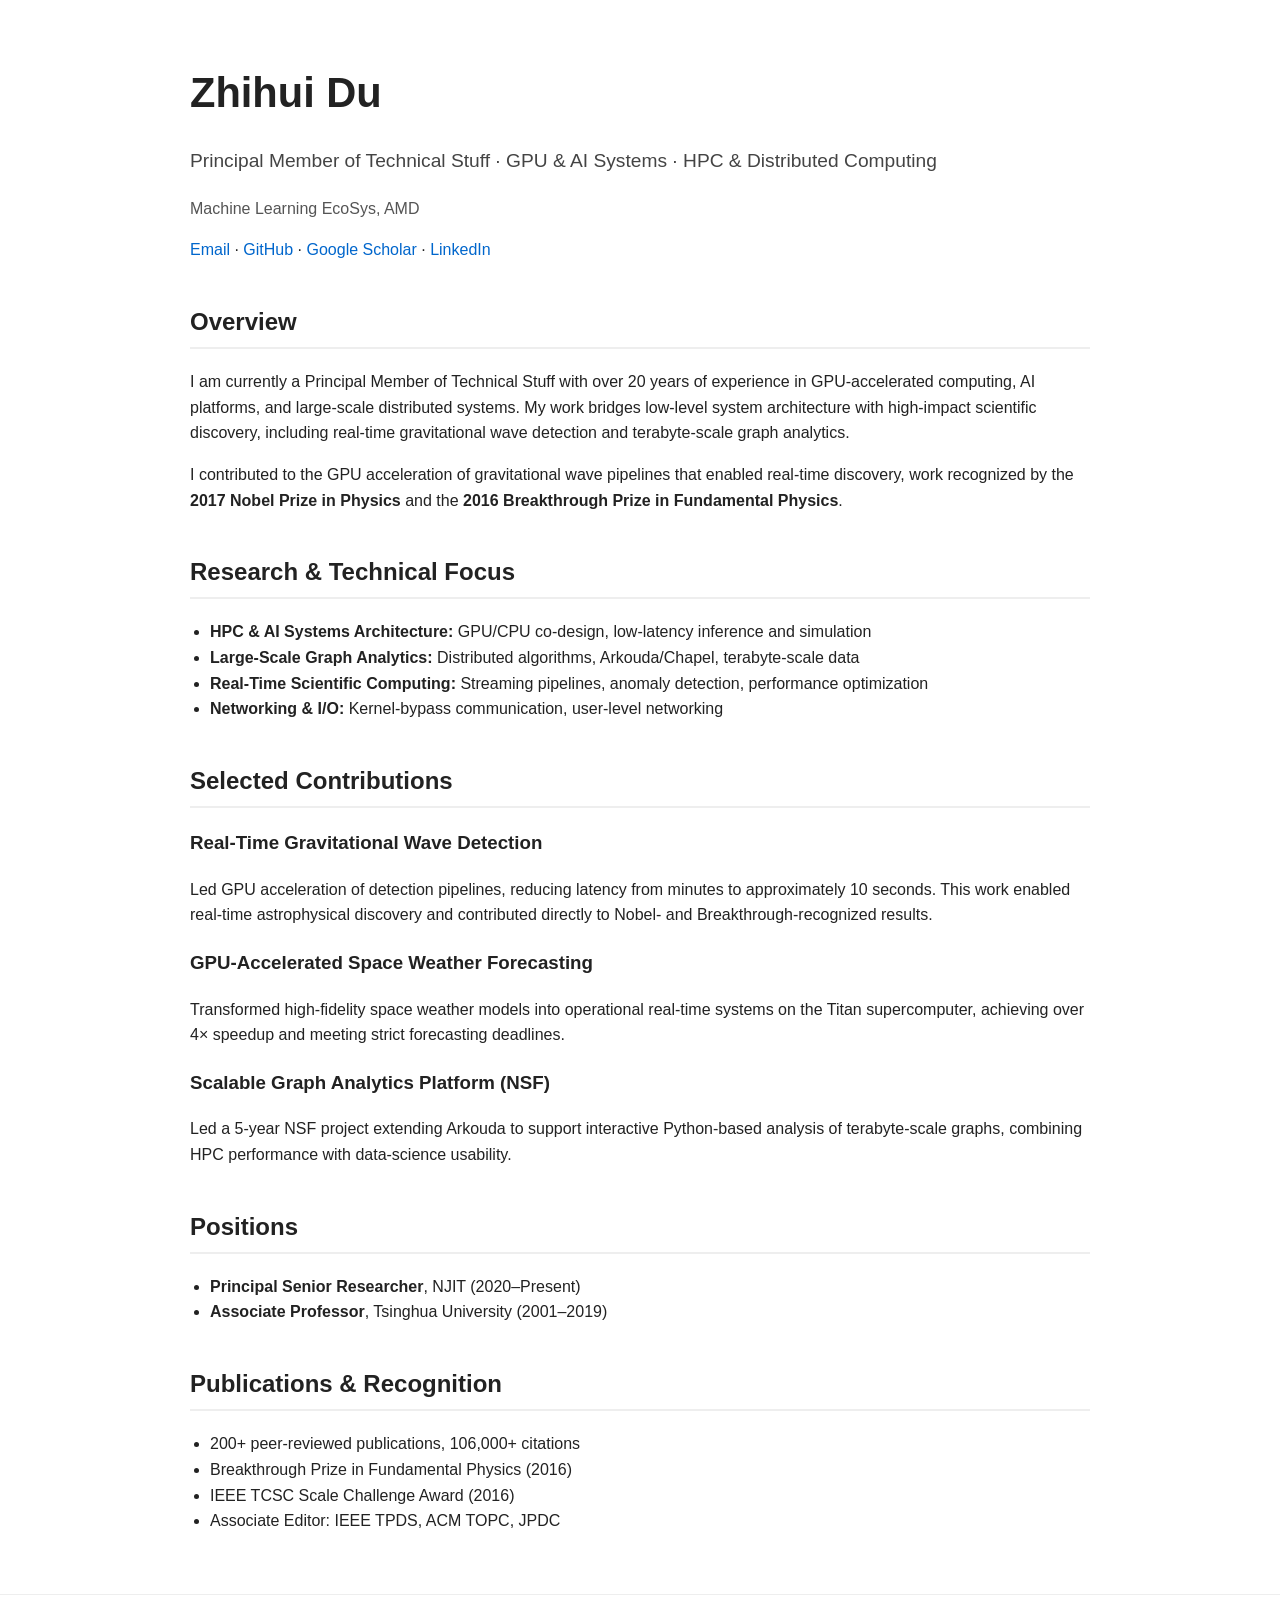
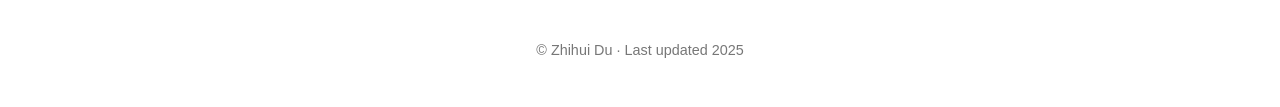
==== commit a83b6757: "Update title and affiliation in index.html" ====
--- a/index.html
+++ b/index.html
@@ -11,11 +11,11 @@
   <header>
     <h1>Zhihui Du</h1>
     <p class="subtitle">
-      Principal Senior Researcher · GPU & AI Systems · HPC & Distributed Computing
+      Principal Member of Technical Stuff · GPU & AI Systems · HPC & Distributed Computing
     </p>
 
     <p class="affiliation">
-      Department of Data Science, New Jersey Institute of Technology
+      Machine Learning EcoSys, AMD
     </p>
 
     <p class="links">
@@ -31,7 +31,7 @@
     <section>
       <h2>Overview</h2>
       <p>
-        I am a Principal Senior Researcher with over 20 years of experience in
+        I am currently a Principal Member of Technical Stuff with over 20 years of experience in
         GPU-accelerated computing, AI platforms, and large-scale distributed systems.
         My work bridges low-level system architecture with high-impact scientific discovery,
         including real-time gravitational wave detection and terabyte-scale graph analytics.
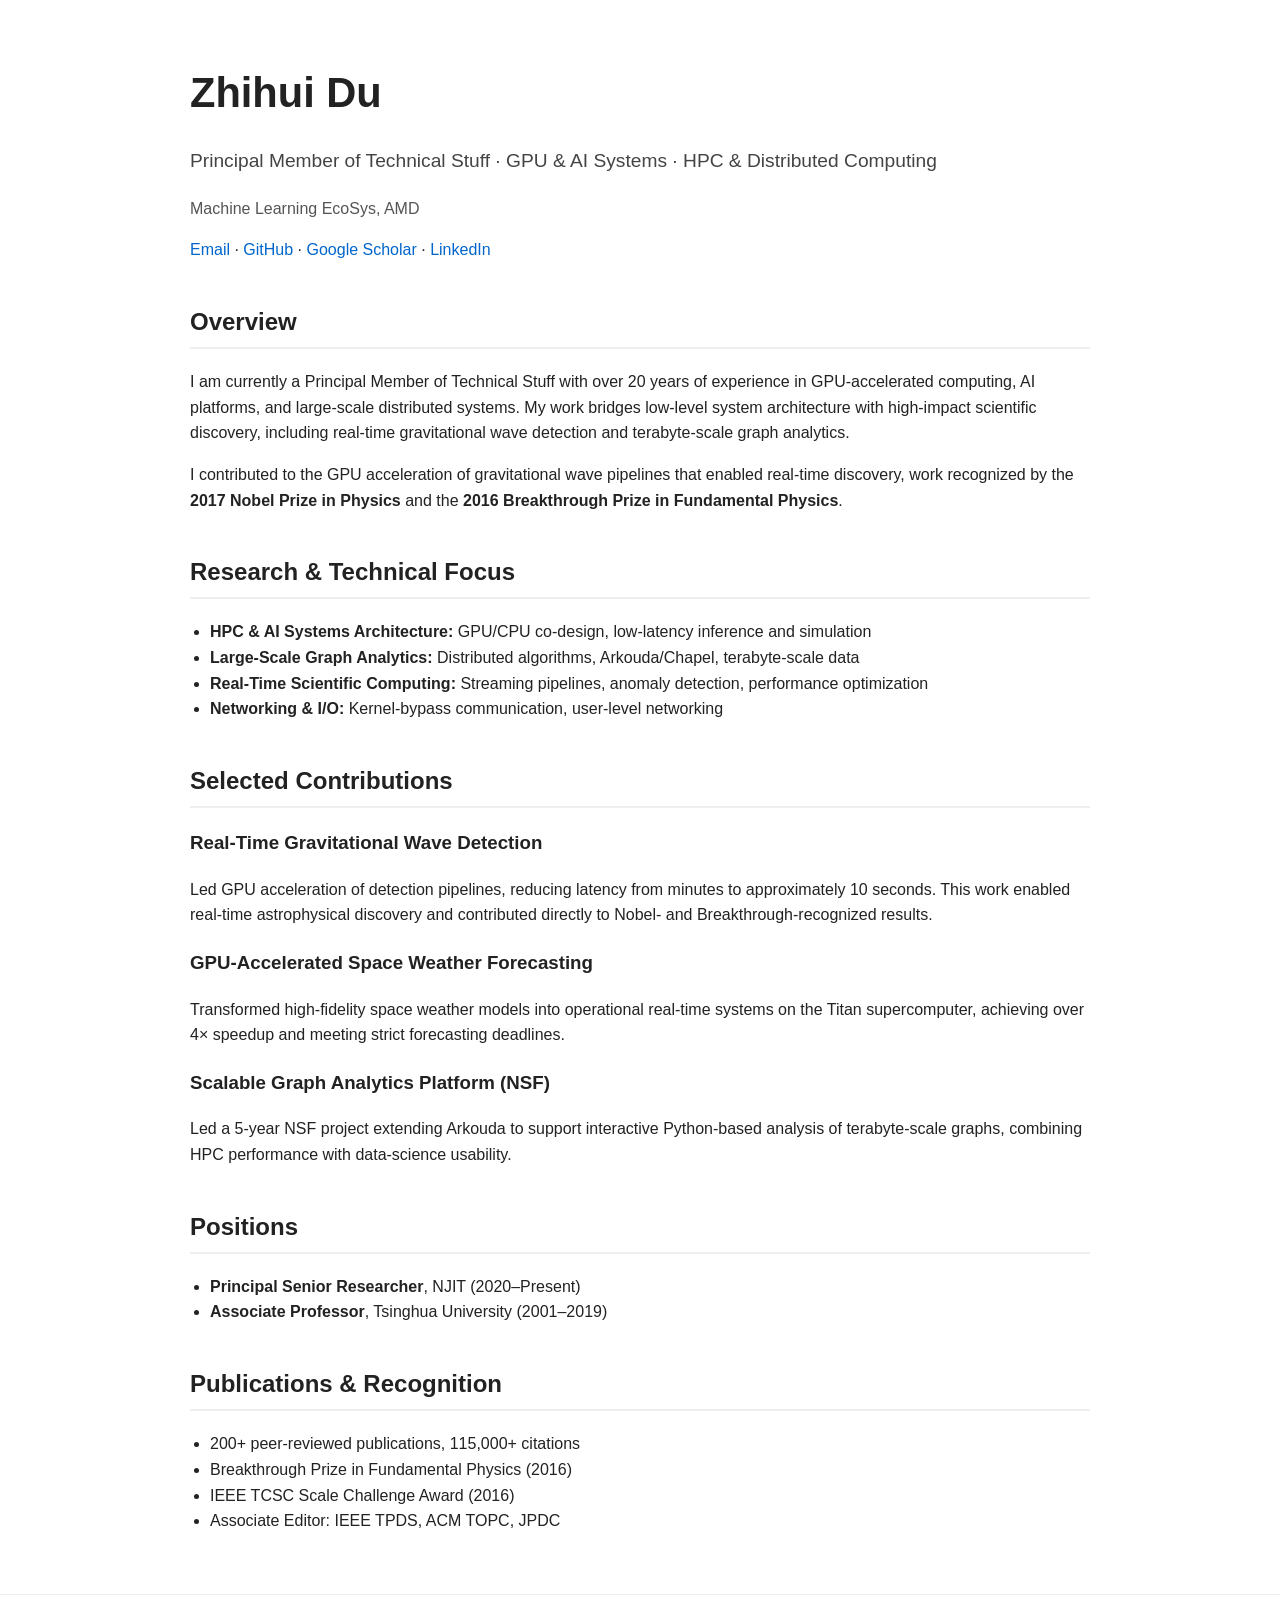
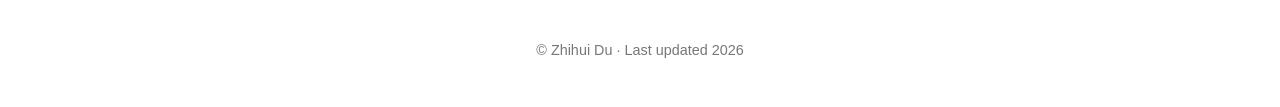
==== commit 88f3f5e8: "Update citation count and last updated year" ====
--- a/index.html
+++ b/index.html
@@ -99,7 +99,7 @@
     <section>
       <h2>Publications & Recognition</h2>
       <ul>
-        <li>200+ peer-reviewed publications, 106,000+ citations</li>
+        <li>200+ peer-reviewed publications, 115,000+ citations</li>
         <li>Breakthrough Prize in Fundamental Physics (2016)</li>
         <li>IEEE TCSC Scale Challenge Award (2016)</li>
         <li>Associate Editor: IEEE TPDS, ACM TOPC, JPDC</li>
@@ -110,7 +110,7 @@
 
   <footer>
     <p>
-      © Zhihui Du · Last updated 2025
+      © Zhihui Du · Last updated 2026
     </p>
   </footer>
 </body>
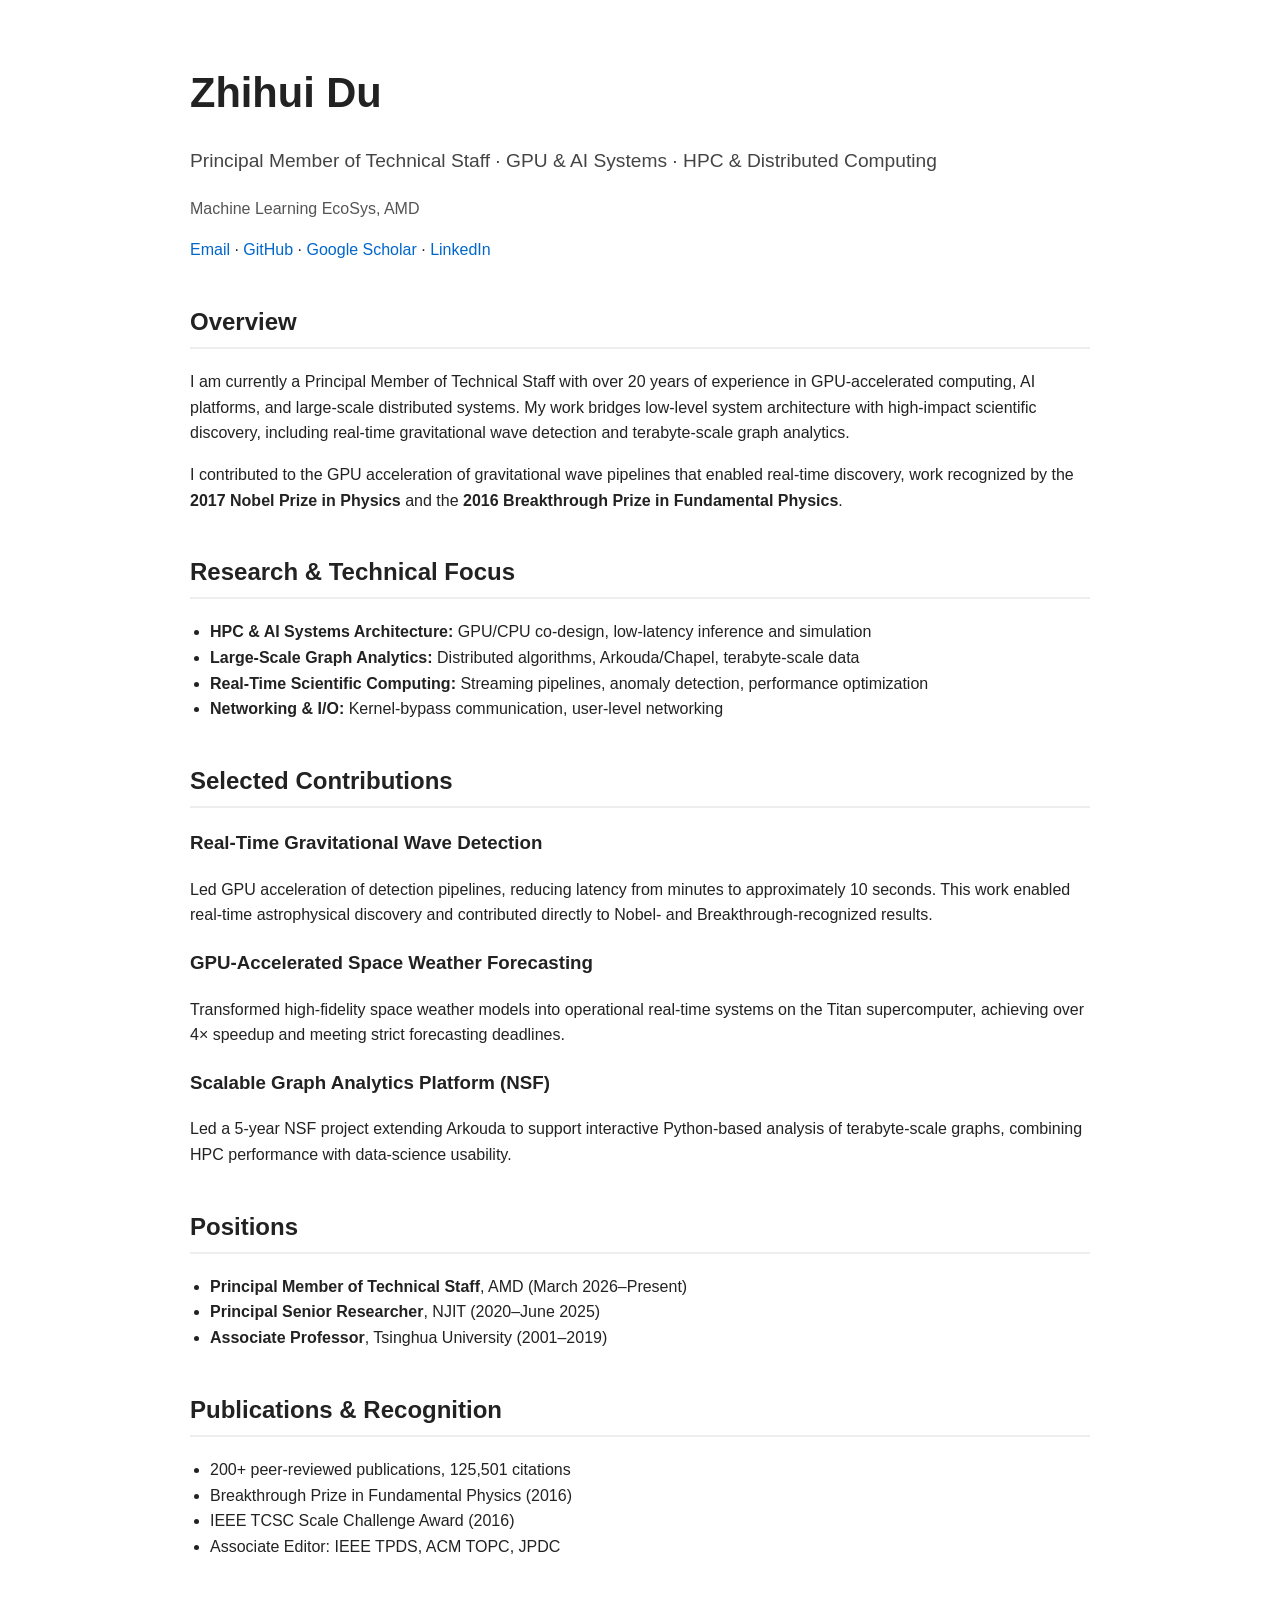
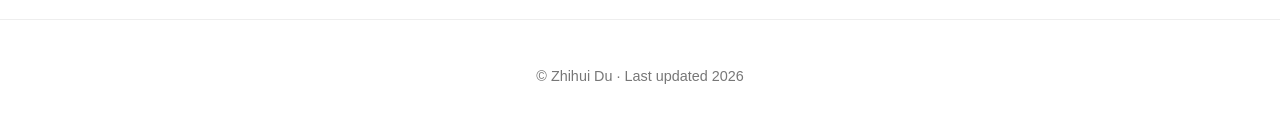
==== commit 02c6a361: "Update positions, title and citation count - Add AMD (March 2026-Present) as current position - Clos" ====
--- a/index.html
+++ b/index.html
@@ -11,7 +11,7 @@
   <header>
     <h1>Zhihui Du</h1>
     <p class="subtitle">
-      Principal Member of Technical Stuff · GPU & AI Systems · HPC & Distributed Computing
+      Principal Member of Technical Staff · GPU & AI Systems · HPC & Distributed Computing
     </p>
 
     <p class="affiliation">
@@ -31,7 +31,7 @@
     <section>
       <h2>Overview</h2>
       <p>
-        I am currently a Principal Member of Technical Stuff with over 20 years of experience in
+        I am currently a Principal Member of Technical Staff with over 20 years of experience in
         GPU-accelerated computing, AI platforms, and large-scale distributed systems.
         My work bridges low-level system architecture with high-impact scientific discovery,
         including real-time gravitational wave detection and terabyte-scale graph analytics.
@@ -88,7 +88,10 @@
       <h2>Positions</h2>
       <ul>
         <li>
-          <strong>Principal Senior Researcher</strong>, NJIT (2020–Present)
+          <strong>Principal Member of Technical Staff</strong>, AMD (March 2026–Present)
+        </li>
+        <li>
+          <strong>Principal Senior Researcher</strong>, NJIT (2020–June 2025)
         </li>
         <li>
           <strong>Associate Professor</strong>, Tsinghua University (2001–2019)
@@ -99,7 +102,7 @@
     <section>
       <h2>Publications & Recognition</h2>
       <ul>
-        <li>200+ peer-reviewed publications, 115,000+ citations</li>
+        <li>200+ peer-reviewed publications, 125,501 citations</li>
         <li>Breakthrough Prize in Fundamental Physics (2016)</li>
         <li>IEEE TCSC Scale Challenge Award (2016)</li>
         <li>Associate Editor: IEEE TPDS, ACM TOPC, JPDC</li>
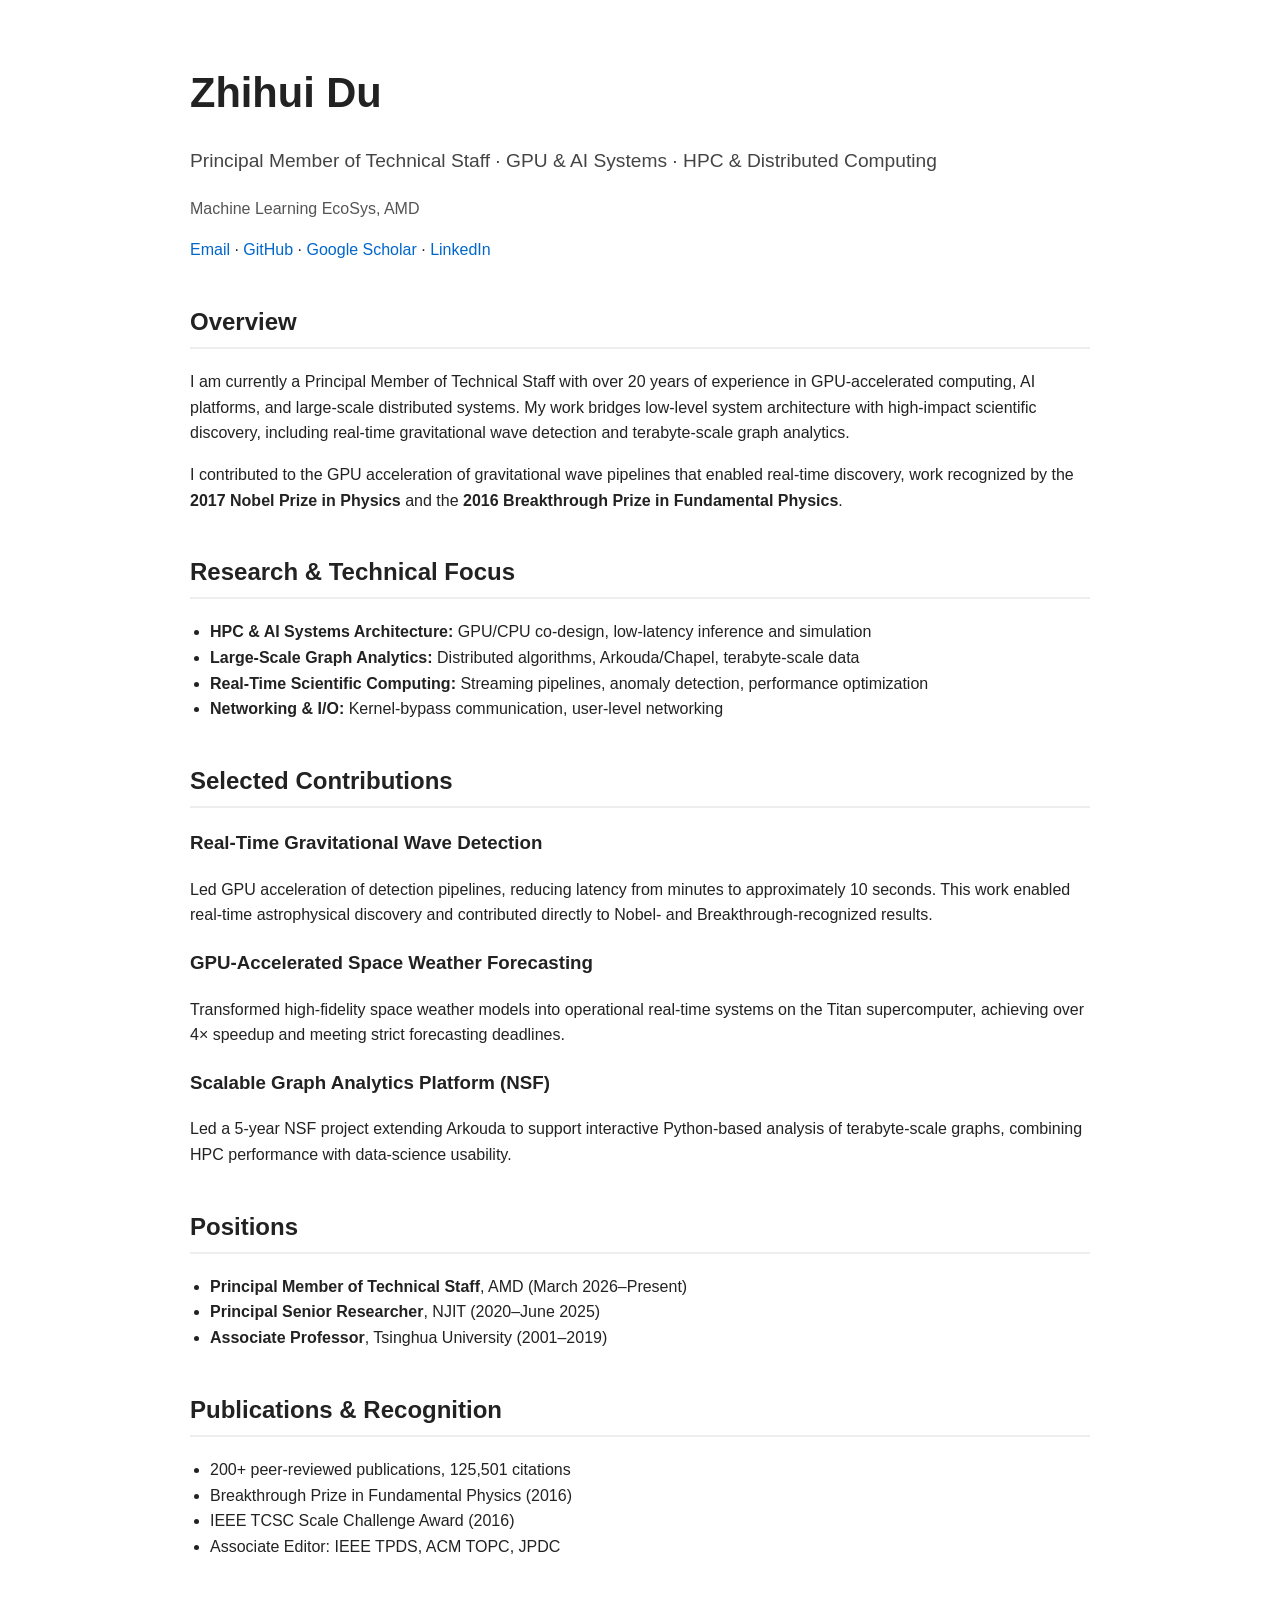
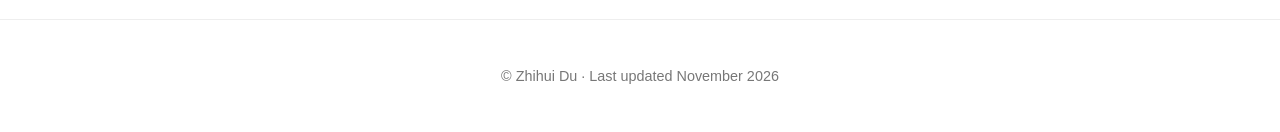
==== commit dad132e8: "Add month to footer: Last updated November 2026" ====
--- a/index.html
+++ b/index.html
@@ -113,7 +113,7 @@
 
   <footer>
     <p>
-      © Zhihui Du · Last updated 2026
+      © Zhihui Du · Last updated November 2026
     </p>
   </footer>
 </body>
